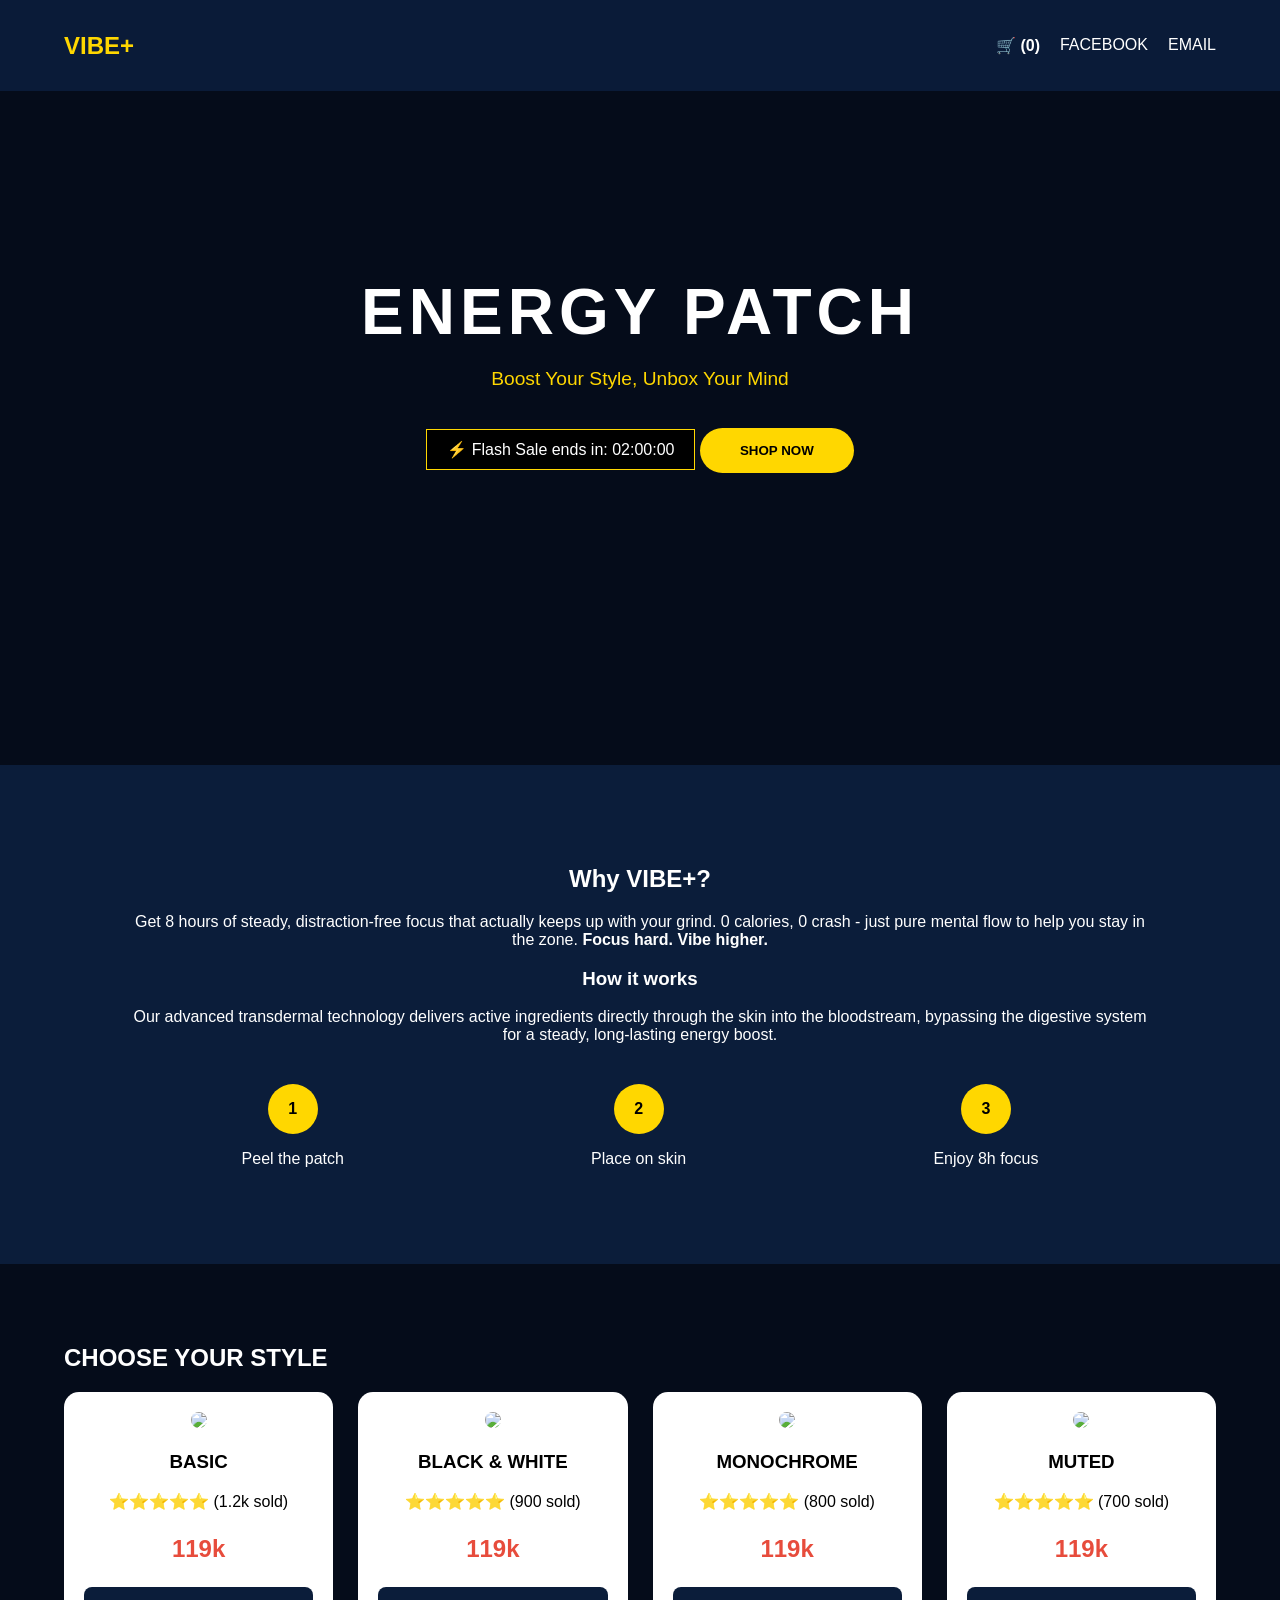
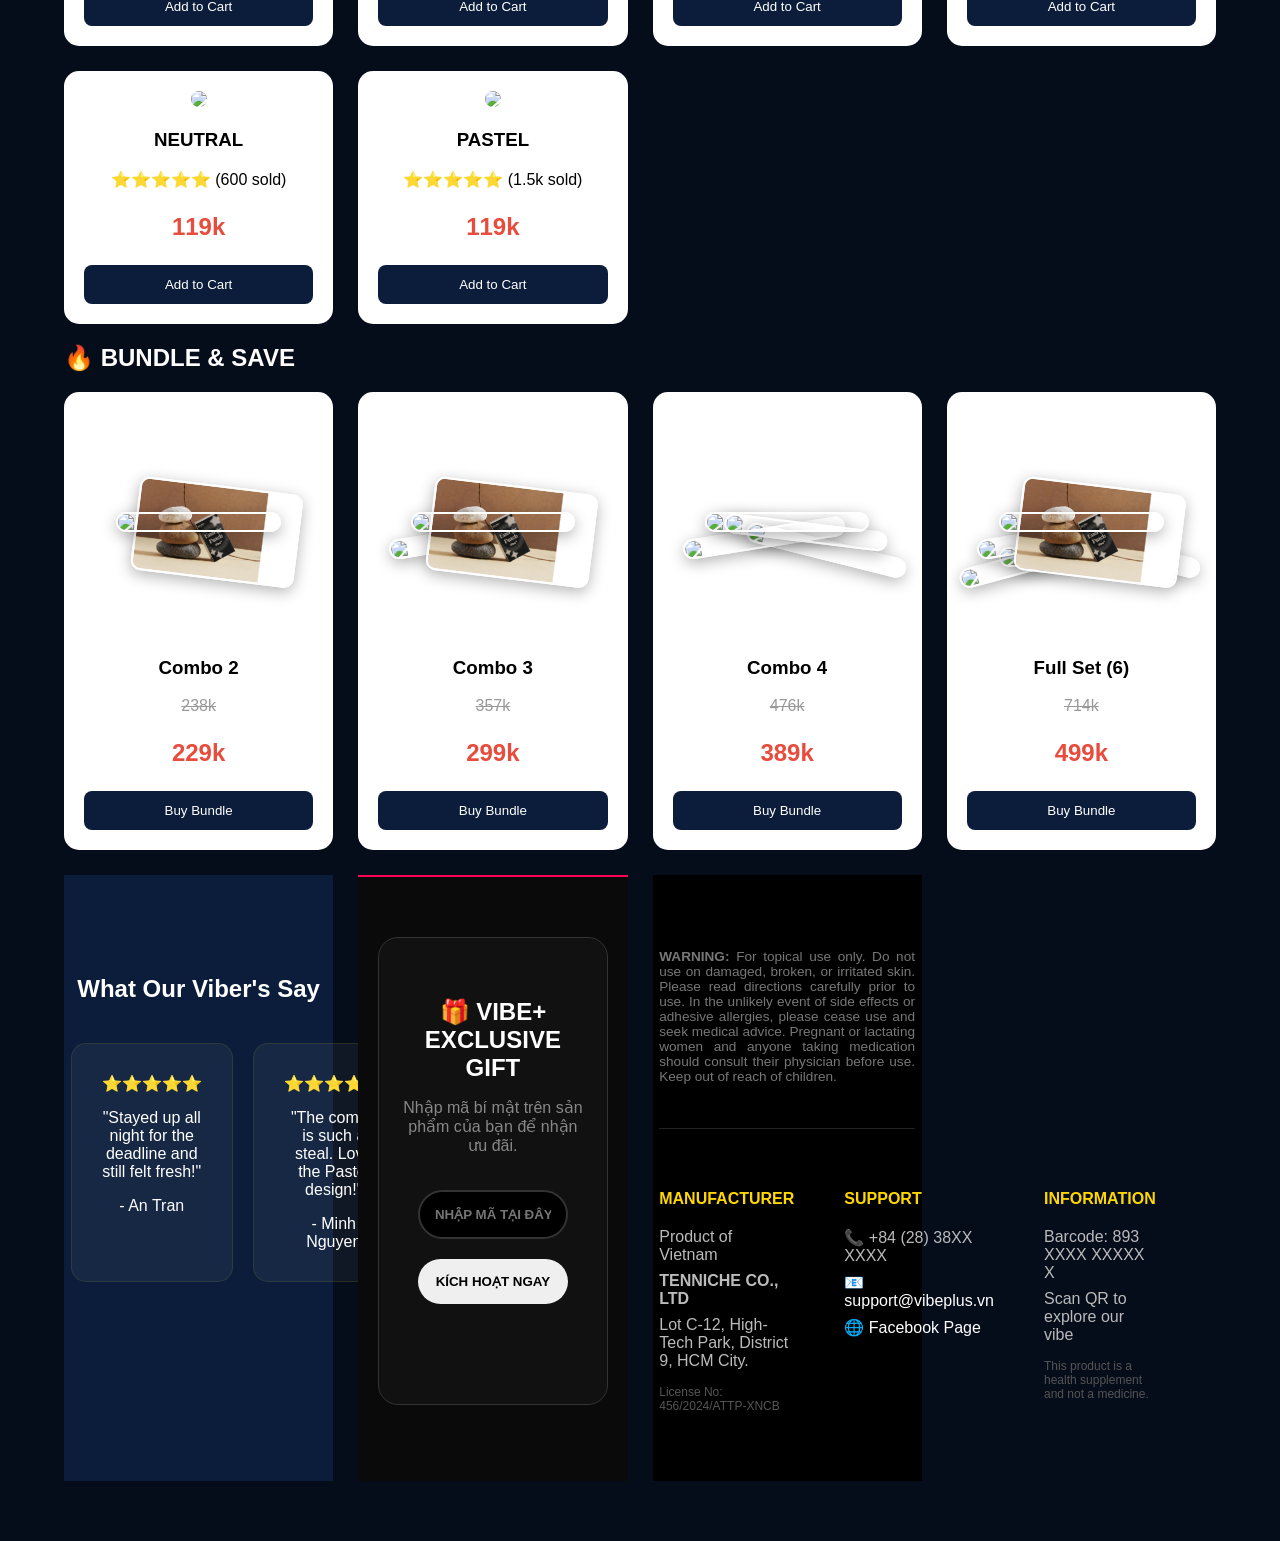
==== index.html @ 5231cb84 "Update index.html" ====
<!DOCTYPE html>
<html lang="en">
<head>
    <meta charset="UTF-8">
    <meta name="viewport" content="width=device-width, initial-scale=1.0">
    <title>VIBE+ | Energy Patch - Boost Your Style</title>
    <link href="https://googleapis.com" rel="stylesheet">
    <link rel="stylesheet" href="style.css">
</head>
<body>

<!-- NAVIGATION -->
<nav>
    <div class="logo">VIBE+</div>
    <ul>
        <li onclick="openCart()" class="cart-btn">🛒 (<span id="cart-count">0</span>)</li>
        <li><a href="https://facebook.com" target="_blank">FACEBOOK</a></li>
        <li><a href="mailto:support@vibeplus.vn">EMAIL</a></li>
    </ul>
</nav>

<!-- HERO SECTION -->
<header class="hero">
    <div class="hero-content">
        <h1>ENERGY PATCH</h1>
        <p class="tagline">Boost Your Style, Unbox Your Mind</p>
        <div class="countdown-box">
            ⚡ Flash Sale ends in: <span id="countdown">02:00:00</span>
        </div>
        <button class="cta-main" onclick="document.getElementById('shop').scrollIntoView({behavior: 'smooth'})">SHOP NOW</button>
    </div>
</header>

<!-- WHY VIBE+ -->
<section class="info-section">
    <div class="container">
        <h2>Why VIBE+?</h2>
        <p class="desc">Get 8 hours of steady, distraction-free focus that actually keeps up with your grind. 0 calories, 0 crash - just pure mental flow to help you stay in the zone. <strong>Focus hard. Vibe higher.</strong></p>
        
        <div class="how-it-works">
            <h3>How it works</h3>
            <p>Our advanced transdermal technology delivers active ingredients directly through the skin into the bloodstream, bypassing the digestive system for a steady, long-lasting energy boost.</p>
        </div>
        
        <div class="steps">
            <div class="step"><div class="circle">1</div><p>Peel the patch</p></div>
            <div class="step"><div class="circle">2</div><p>Place on skin</p></div>
            <div class="step"><div class="circle">3</div><p>Enjoy 8h focus</p></div>
        </div>
    </div>
</section>

<!-- PRODUCTS GRID -->
<!-- PRODUCTS GRID -->
<section class="products" id="products-grid">
    <h2 class="section-title">CHOOSE YOUR STYLE</h2>
    <div class="grid">
        <div class="card"><img src="1.jpg"><h3>BASIC</h3><p class="stars">⭐⭐⭐⭐⭐ (1.2k sold)</p><p class="price">119k</p><button onclick="addToCart('BASIC',119)">Add to Cart</button></div>
        <div class="card"><img src="2.jpg"><h3>BLACK & WHITE</h3><p class="stars">⭐⭐⭐⭐⭐ (900 sold)</p><p class="price">119k</p><button onclick="addToCart('B&W',119)">Add to Cart</button></div>
        <div class="card"><img src="3.jpg"><h3>MONOCHROME</h3><p class="stars">⭐⭐⭐⭐⭐ (800 sold)</p><p class="price">119k</p><button onclick="addToCart('MONO',119)">Add to Cart</button></div>
        <div class="card"><img src="4.jpg"><h3>MUTED</h3><p class="stars">⭐⭐⭐⭐⭐ (700 sold)</p><p class="price">119k</p><button onclick="addToCart('MUTED',119)">Add to Cart</button></div>
        <div class="card"><img src="5.jpg"><h3>NEUTRAL</h3><p class="stars">⭐⭐⭐⭐⭐ (600 sold)</p><p class="price">119k</p><button onclick="addToCart('NEUTRAL',119)">Add to Cart</button></div>
        <div class="card"><img src="6.jpg"><h3>PASTEL</h3><p class="stars">⭐⭐⭐⭐⭐ (1.5k sold)</p><p class="price">119k</p><button onclick="addToCart('PASTEL',119)">Add to Cart</button></div>
    </div>

   <!-- BUNDLE & SAVE SECTION -->
<h2 class="section-title">🔥 BUNDLE & SAVE</h2>
<div class="grid">
    <!-- Combo 2 -->
    <div class="card combo-card">
        <div class="stack">
            <img src="Basic.jpg" onclick="openLightbox(this.src)">
            <img src="Black_White.jpg" onclick="openLightbox(this.src)">
        </div>
        <h3>Combo 2</h3>
        <p class="price-old">238k</p>
        <p class="price">229k</p>
        <button onclick="addToCart('Combo 2', 229)">Buy Bundle</button>
    </div>

    <!-- Combo 3 -->
    <div class="card combo-card">
        <div class="stack">
            <img src="Basic.jpg" onclick="openLightbox(this.src)">
            <img src="Black_White.jpg" onclick="openLightbox(this.src)">
            <img src="Monochrome.jpg" onclick="openLightbox(this.src)">
        </div>
        <h3>Combo 3</h3>
        <p class="price-old">357k</p>
        <p class="price">299k</p>
        <button onclick="addToCart('Combo 3', 299)">Buy Bundle</button>
    </div>

   <!-- Combo 4: Phải có 4 thẻ img -->
<div class="card combo-card">
    <div class="stack">
        <img src="Basic.jpg" onclick="openLightbox(this.src)">
        <img src="Muted.jpg" onclick="openLightbox(this.src)">
        <img src="Neutral.jpg" onclick="openLightbox(this.src)">
        <img src="Pastel.jpg" onclick="openLightbox(this.src)">
    </div>
    <h3>Combo 4</h3>
    <p class="price-old">476k</p>
    <p class="price">389k</p>
    <button onclick="addToCart('Combo 4', 389)">Buy Bundle</button>
</div>

<!-- Full Set: Phải có đủ 6 thẻ img -->
<div class="card combo-card">
    <div class="stack">
        <img src="Basic.jpg" onclick="openLightbox(this.src)">
        <img src="Black_White.jpg" onclick="openLightbox(this.src)">
        <img src="Monochrome.jpg" onclick="openLightbox(this.src)">
        <img src="Muted.jpg" onclick="openLightbox(this.src)">
        <img src="Neutral.jpg" onclick="openLightbox(this.src)">
        <img src="Pastel.jpg" onclick="openLightbox(this.src)">
    </div>
    <h3>Full Set (6)</h3>
    <p class="price-old">714k</p>
    <p class="price">499k</p>
    <button onclick="addToCart('Full Set', 499)">Buy Bundle</button>
</div>

<!-- Thêm khung Lightbox này vào cuối file HTML (trước thẻ đóng </body>) -->
<div id="lightbox" class="lightbox" onclick="this.style.display='none'">
    <span class="close-lightbox">&times;</span>
    <img class="lightbox-content" id="lightbox-img">
</div> 
    
<!-- FEEDBACK SECTION -->
<section class="feedback-full">
    <div class="container-wide">
        <h2 class="section-title">What Our Viber's Say</h2>
        <div class="feedback-row">
            <div class="feedback-card">
                <div class="stars">⭐⭐⭐⭐⭐</div>
                <p>"Stayed up all night for the deadline and still felt fresh!"</p>
                <span class="author">- An Tran</span>
            </div>
            <div class="feedback-card">
                <div class="stars">⭐⭐⭐⭐⭐</div>
                <p>"The combo is such a steal. Love the Pastel design!"</p>
                <span class="author">- Minh Nguyen</span>
            </div>
            <div class="feedback-card">
                <div class="stars">⭐⭐⭐⭐⭐</div>
                <p>"No jitters like coffee, just pure focus. 10/10."</p>
                <span class="author">- Huy Hoang</span>
            </div>
        </div>
    </div>
</section>
<!-- PHẦN KÍCH HOẠT MÃ QUÀ TẶNG -->
<section id="gift-code" style="background: #0a0a0a; padding: 60px 20px; text-align: center; border-top: 2px solid #ff0055;">
    <div style="max-width: 500px; margin: 0 auto; background: #111; padding: 40px 20px; border-radius: 20px; border: 1px solid #333;">
        <h2 style="color: #fff; margin-bottom: 10px;">🎁 VIBE+ EXCLUSIVE GIFT</h2>
        <p style="color: #888; margin-bottom: 25px;">Nhập mã bí mật trên sản phẩm của bạn để nhận ưu đãi.</p>
        
        <input type="text" id="couponInput" placeholder="NHẬP MÃ TẠI ĐÂY..." 
            style="width: 80%; padding: 15px; border-radius: 50px; border: 2px solid #333; background: #000; color: #fff; text-align: center; font-weight: bold; margin-bottom: 20px; outline: none;">
        
        <br>
        
        <button onclick="checkGiftCode()" class="btn-buy-now-shopee" style="width: 80%; padding: 15px; border-radius: 50px; border: none; font-weight: bold; cursor: pointer;">
            KÍCH HOẠT NGAY
        </button>
        
        <div id="resultMessage" style="margin-top: 20px; min-height: 40px; font-weight: 500;"></div>
    </div>
</section>


<!-- FOOTER SECTION -->
<footer class="footer-full">
    <div class="container-wide">
        <div class="footer-warning-box">
            <p><strong>WARNING:</strong> For topical use only. Do not use on damaged, broken, or irritated skin. Please read directions carefully prior to use. In the unlikely event of side effects or adhesive allergies, please cease use and seek medical advice. Pregnant or lactating women and anyone taking medication should consult their physician before use. Keep out of reach of children.</p>
        </div>

        <div class="footer-columns-row">
            <!-- Cột 1 -->
            <div class="footer-column">
                <h4>Manufacturer</h4>
                <p>Product of Vietnam</p>
                <p><strong>TENNICHE CO., LTD</strong></p>
                <p>Lot C-12, High-Tech Park, District 9, HCM City.</p>
                <p class="tiny-text">License No: 456/2024/ATTP-XNCB</p>
            </div>

            <!-- Cột 2 -->
            <div class="footer-column">
                <h4>Support</h4>
                <p>📞 +84 (28) 38XX XXXX</p>
                <p>📧 <a href="mailto:support@vibeplus.vn">support@vibeplus.vn</a></p>
                <p>🌐 <a href="https://www.facebook.com/profile.php?id=61578541236556" target="_blank">Facebook Page</a></p>
            </div>

            <!-- Cột 3 -->
            <div class="footer-column">
                <h4>Information</h4>
                <p>Barcode: 893 XXXX XXXXX X</p>
                <p>Scan QR to explore our vibe</p>
                <p class="legal-disclaimer">This product is a health supplement and not a medicine.</p>
            </div>
        </div>
    </div>
</footer>

<!-- MODALS -->
<div id="cartModal" class="modal">
    <div class="modal-content">
        <h2>Your Cart</h2>
        <div id="cart-items"></div>
        <hr>
        <p>Total: <span id="total">0</span>k</p>
        <button class="checkout-btn" onclick="checkout()">Checkout</button>
        <button class="close-btn" onclick="closeCart()">Close</button>
    </div>
</div>

<div id="checkoutModal" class="modal">
    <div class="modal-content">
        <h2>Shipping Details</h2>
        <input type="text" placeholder="Full Name" id="name">
        <input type="text" placeholder="Phone" id="phone">
        <textarea placeholder="Address" id="address"></textarea>
        <select id="payment"><option>COD</option><option>Bank Transfer</option></select>
        <p>Total: <span id="final"></span>k</p>
        <button class="confirm-btn" onclick="confirmOrder()">Confirm Order</button>
    </div>
</div>

<div id="toast"></div>

<script src="script.js"></script>
</body>
</html>
---- style.css ----
:root {
    --bg: #0b1d3a;
    --card-bg: #ffffff;
    --accent: #ffd700;
    --text: #ffffff;
    --dark: #050c1a;
}

body {
    font-family: 'Poppins', sans-serif;
    margin: 0;
    background: var(--dark);
    color: var(--text);
    scroll-behavior: smooth;
}

nav {
    display: flex; justify-content: space-between; align-items: center;
    padding: 20px 5%; background: rgba(11, 29, 58, 0.95);
    position: fixed; width: 90%; top: 0; z-index: 1000;
}

.logo { color: var(--accent); font-weight: 700; font-size: 1.5rem; }
.cart-btn { cursor: pointer; list-style: none; font-weight: 600; }
nav ul { display: flex; gap: 20px; list-style: none; }
nav a { color: white; text-decoration: none; }

/* Hero */
.hero {
    height: 85vh;
    display: flex; align-items: center; justify-content: center;
    background: linear-gradient(rgba(5, 12, 26, 0.7), rgba(5, 12, 26, 0.7)), 
                url('https://unsplash.com'); /* Thay link ảnh nền của bạn */
    background-size: cover; text-align: center;
}

.hero h1 { font-size: 4rem; margin: 0; letter-spacing: 5px; }
.tagline { font-size: 1.2rem; color: var(--accent); }

.countdown-box {
    background: #000; padding: 10px 20px;
    border: 1px solid var(--accent); margin: 20px 0; display: inline-block;
}

.cta-main {
    background: var(--accent); color: black; padding: 15px 40px;
    border: none; border-radius: 30px; font-weight: 700; cursor: pointer;
}

/* Info Section */
.info-section { padding: 80px 10%; text-align: center; background: var(--bg); }
.steps { display: flex; justify-content: space-around; margin-top: 40px; gap: 20px; }
.step .circle { 
    width: 50px; height: 50px; background: var(--accent); color: black;
    border-radius: 50%; line-height: 50px; margin: 0 auto 15px; font-weight: 700;
}

/* Cards */
.products { padding: 60px 5%; }
.grid { display: grid; grid-template-columns: repeat(auto-fit, minmax(250px, 1fr)); gap: 25px; }
.card { 
    background: white; color: black; padding: 20px; border-radius: 15px; 
    text-align: center; transition: 0.3s;
}
.card:hover { transform: translateY(-10px); }
.card img { width: 100%; border-radius: 10px; }
.price { color: #e74c3c; font-weight: 700; font-size: 1.5rem; }
.price-old { text-decoration: line-through; color: #999; }
.card button { 
    width: 100%; padding: 12px; background: var(--bg); color: white; 
    border: none; border-radius: 8px; cursor: pointer;
}

/* TỔNG HỢP COMBO STACK CHUẨN - XÓA CODE CŨ DÁN ĐOẠN NÀY */
.stack {
    position: relative;
    height: 220px; /* Tăng nhẹ chiều cao để không bị cấn chữ bên dưới */
    margin-bottom: 25px;
    display: flex;
    justify-content: center;
    align-items: center;
}

.stack img {
    position: absolute;
    width: 70%; /* Độ rộng vừa phải để lộ các lớp ảnh bên dưới */
    border-radius: 10px;
    box-shadow: 0 4px 15px rgba(0,0,0,0.3);
    border: 2px solid white; /* Thêm viền trắng để tách biệt các lớp ảnh */
    transition: all 0.3s ease;
    cursor: zoom-in;
}

/* Cấu hình vị trí từng tấm để lộ rõ 6 lớp */
.stack img:nth-child(1) { z-index: 6; transform: rotate(0deg); }
.stack img:nth-child(2) { z-index: 5; transform: rotate(7deg) translate(20px, 8px); }
.stack img:nth-child(3) { z-index: 4; transform: rotate(-9deg) translate(-25px, 12px); }
.stack img:nth-child(4) { z-index: 3; transform: rotate(14deg) translate(45px, 18px); }
.stack img:nth-child(5) { z-index: 2; transform: rotate(-15deg) translate(-50px, 25px); }
.stack img:nth-child(6) { z-index: 1; transform: rotate(0deg) translate(0, 35px); opacity: 0.9; }

/* Hiệu ứng Hover: Tấm hình đang chỉ vào sẽ nổi lên trên cùng */
.stack img:hover {
    z-index: 100 !important;
    transform: scale(1.15) rotate(0deg) !important; /* Phóng to và xoay thẳng lại */
    box-shadow: 0 15px 35px rgba(255, 215, 0, 0.5); /* Thêm bóng vàng cho sang */
}

/* Hiệu ứng Lightbox */
.lightbox {
    display: none; 
    position: fixed; 
    z-index: 9999; 
    left: 0; top: 0; 
    width: 100%; height: 100%; 
    background-color: rgba(0,0,0,0.9); 
    align-items: center; 
    justify-content: center;
    cursor: zoom-out;
}

.lightbox-content {
    max-width: 90%;
    max-height: 80%;
    border-radius: 10px;
    box-shadow: 0 0 20px rgba(255,215,0,0.3);
    animation: zoomIn 0.3s ease;
}

@keyframes zoomIn {
    from {transform: scale(0.7); opacity: 0;}
    to {transform: scale(1); opacity: 1;}
}

.close-lightbox {
    position: absolute;
    top: 20px; right: 30px;
    color: white;
    font-size: 40px;
    font-weight: bold;
    cursor: pointer;
}

/* Thêm hiệu ứng cho chuột khi rà vào ảnh nhỏ */
.stack img {
    cursor: zoom-in;
    transition: 0.3s;
}
.stack img:hover {
    z-index: 10 !important; /* Đưa ảnh đang hover lên trên cùng */
    transform: scale(1.1) !important;
}

/* CONTAINER CHUNG ĐỂ TRẢI RỘNG NỘI DUNG */
.container-wide {
    max-width: 1400px; /* Cho phép rộng tối đa 1400px */
    margin: 0 auto;
    width: 95%;
}

/* FEEDBACK DÀN NGANG */
.feedback-full {
    padding: 80px 0;
    background-color: #0b1d3a;
    text-align: center;
    width: 100%;
}

.feedback-row {
    display: flex;
    flex-direction: row; /* Ép hàng ngang */
    justify-content: space-between; /* Đẩy đều ra 2 bên */
    gap: 20px;
    margin-top: 40px;
    flex-wrap: nowrap; /* Giữ nguyên hàng ngang trên máy tính */
}

.feedback-card {
    flex: 1; /* Chia đều 3 cột */
    background: rgba(255, 255, 255, 0.05);
    padding: 30px;
    border-radius: 15px;
    border: 1px solid rgba(255, 215, 0, 0.1);
}

/* FOOTER DÀN NGANG */
.footer-full {
    background-color: #000;
    padding: 60px 0;
    color: #bbb;
    width: 100%;
}

.footer-warning-box {
    border-bottom: 1px solid #222;
    padding-bottom: 30px;
    margin-bottom: 40px;
    text-align: justify;
    font-size: 0.85rem;
    color: #777;
}

.footer-columns-row {
    display: flex;
    flex-direction: row; /* Ép 3 cột dàn ngang */
    justify-content: space-between;
    gap: 50px;
    align-items: flex-start;
}

.footer-column {
    flex: 1; /* Mỗi cột chiếm 1/3 chiều rộng */
}

.footer-column h4 {
    color: #ffd700;
    margin-bottom: 20px;
    text-transform: uppercase;
    font-size: 1rem;
}

.footer-column a { color: #fff; text-decoration: none; }
.footer-column p { margin: 8px 0; }

.tiny-text, .legal-disclaimer { font-size: 0.75rem; color: #555; margin-top: 15px !important; }

/* RESPONSIVE: CHỈ XẾP DỌC KHI XEM TRÊN ĐIỆN THOẠI */
@media (max-width: 992px) {
    .feedback-row, .footer-columns-row {
        flex-direction: column;
        align-items: center;
        text-align: center;
    }
    .feedback-card, .footer-column {
        width: 100%;
        margin-bottom: 20px;
    }
}


/* Modals */
.modal { display:none; position:fixed; inset:0; background:rgba(0,0,0,0.8); z-index:2000; }
.modal-content { 
    background:white; color:black; width:90%; max-width:400px; 
    margin:50px auto; padding:30px; border-radius:15px; max-height: 80vh; overflow-y: auto;
}  
#toast { 
    position:fixed; bottom:20px; right:20px; background:var(--accent); 
    color:black; padding:15px 25px; border-radius:5px; display:none; z-index:3000;
}
input, textarea, select { width: 100%; margin: 10px 0; padding: 10px; box-sizing: border-box; }
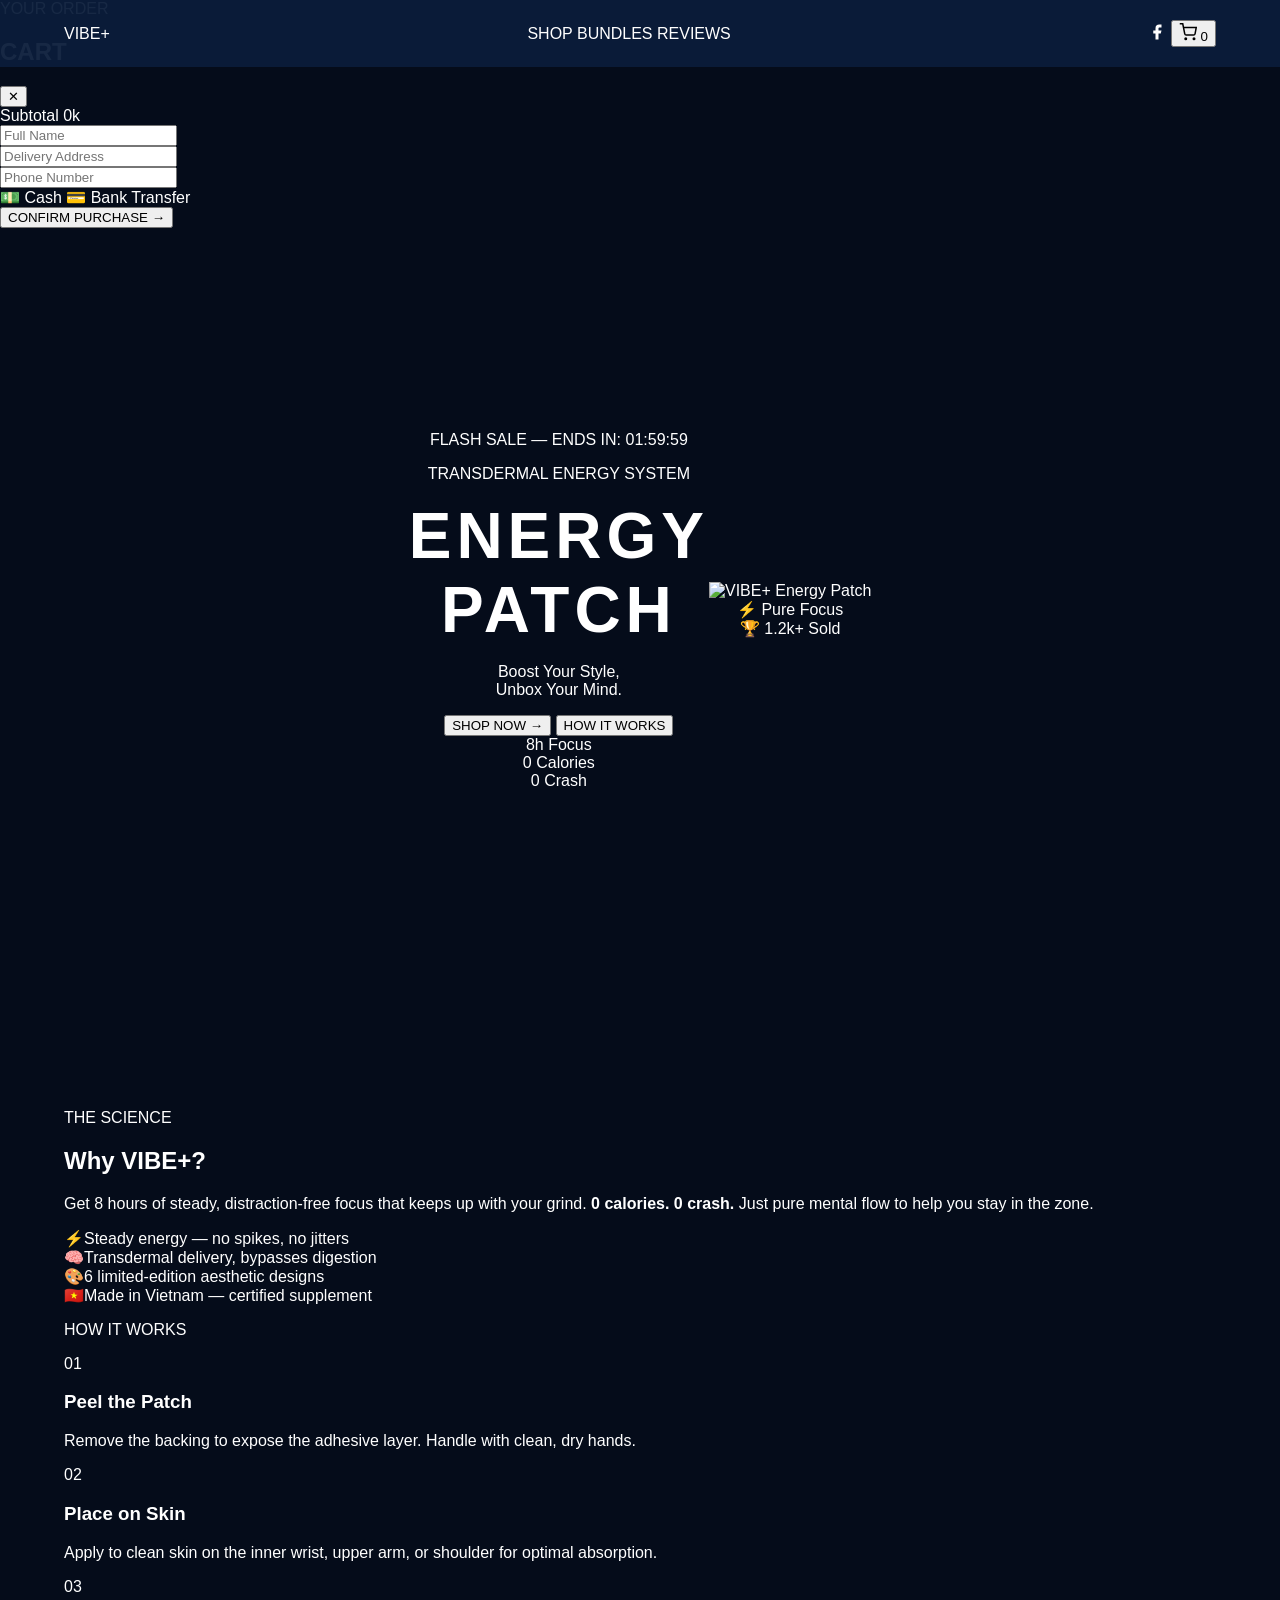
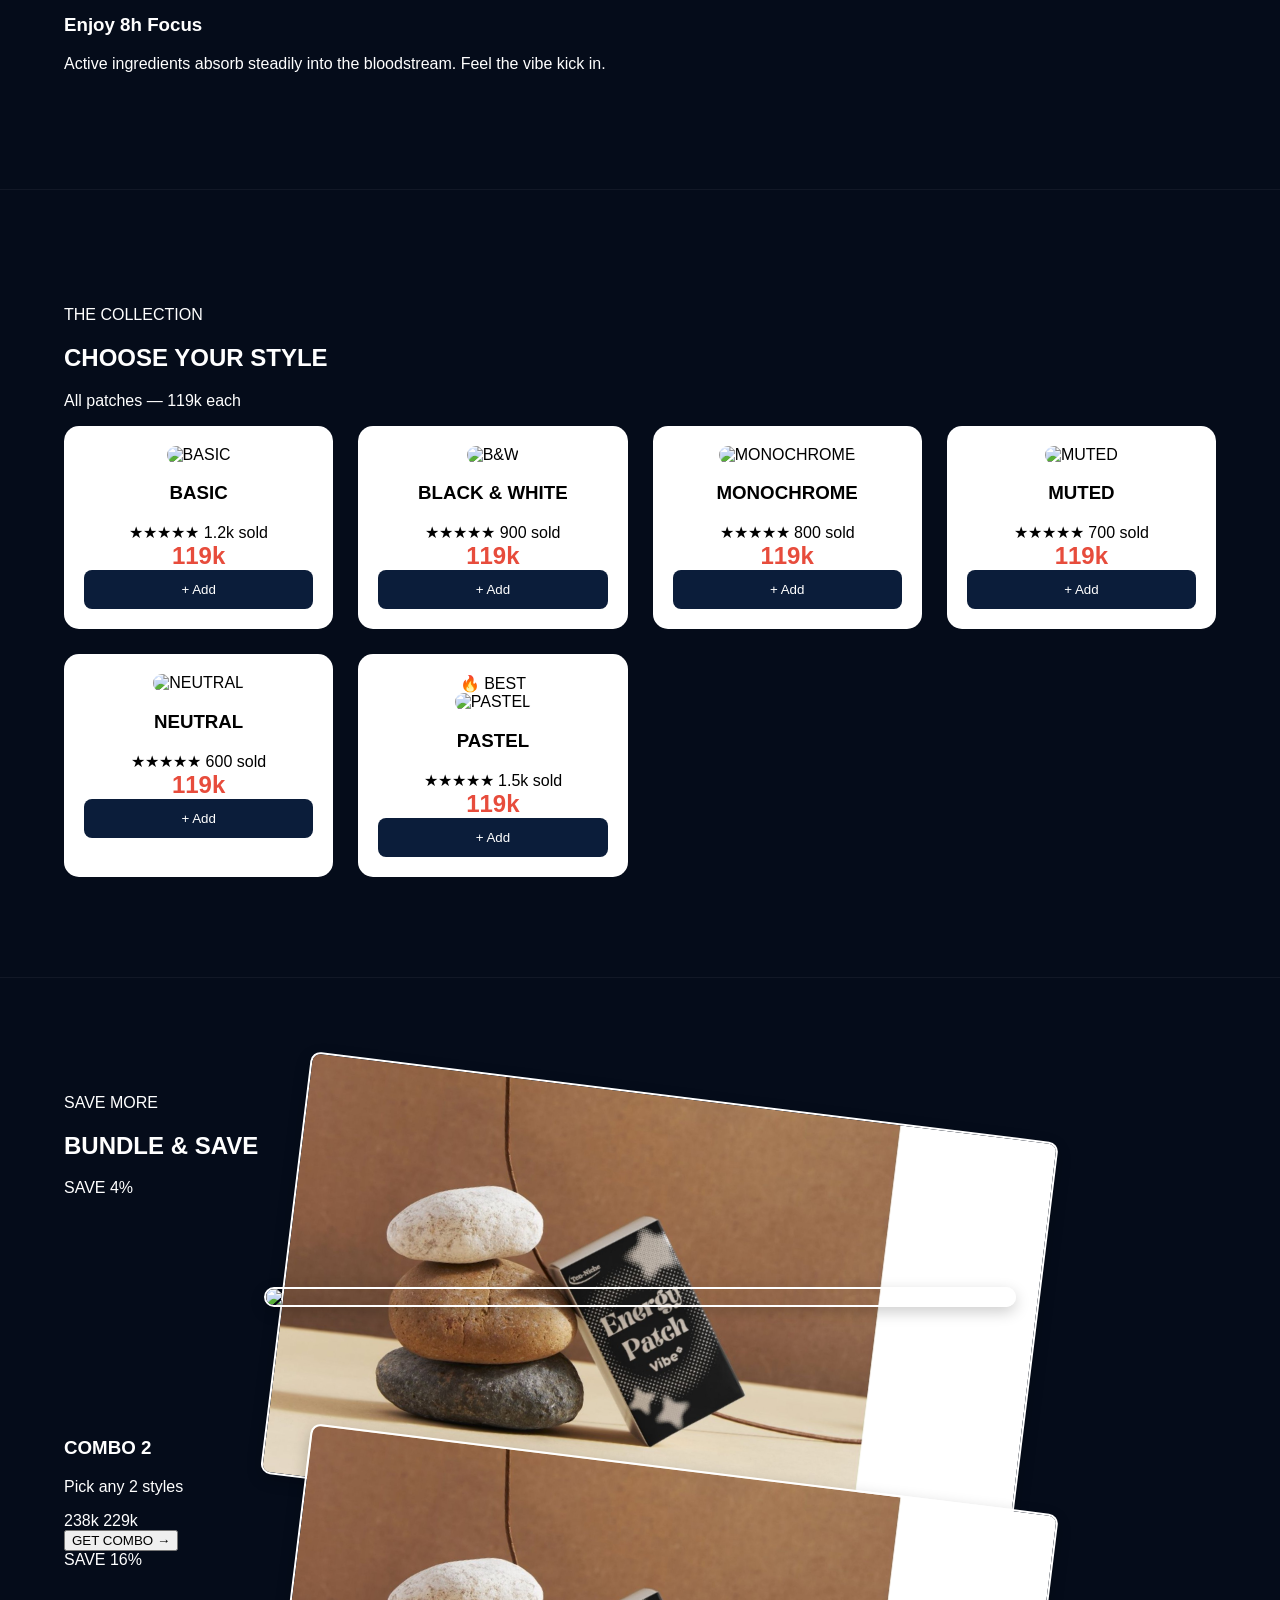
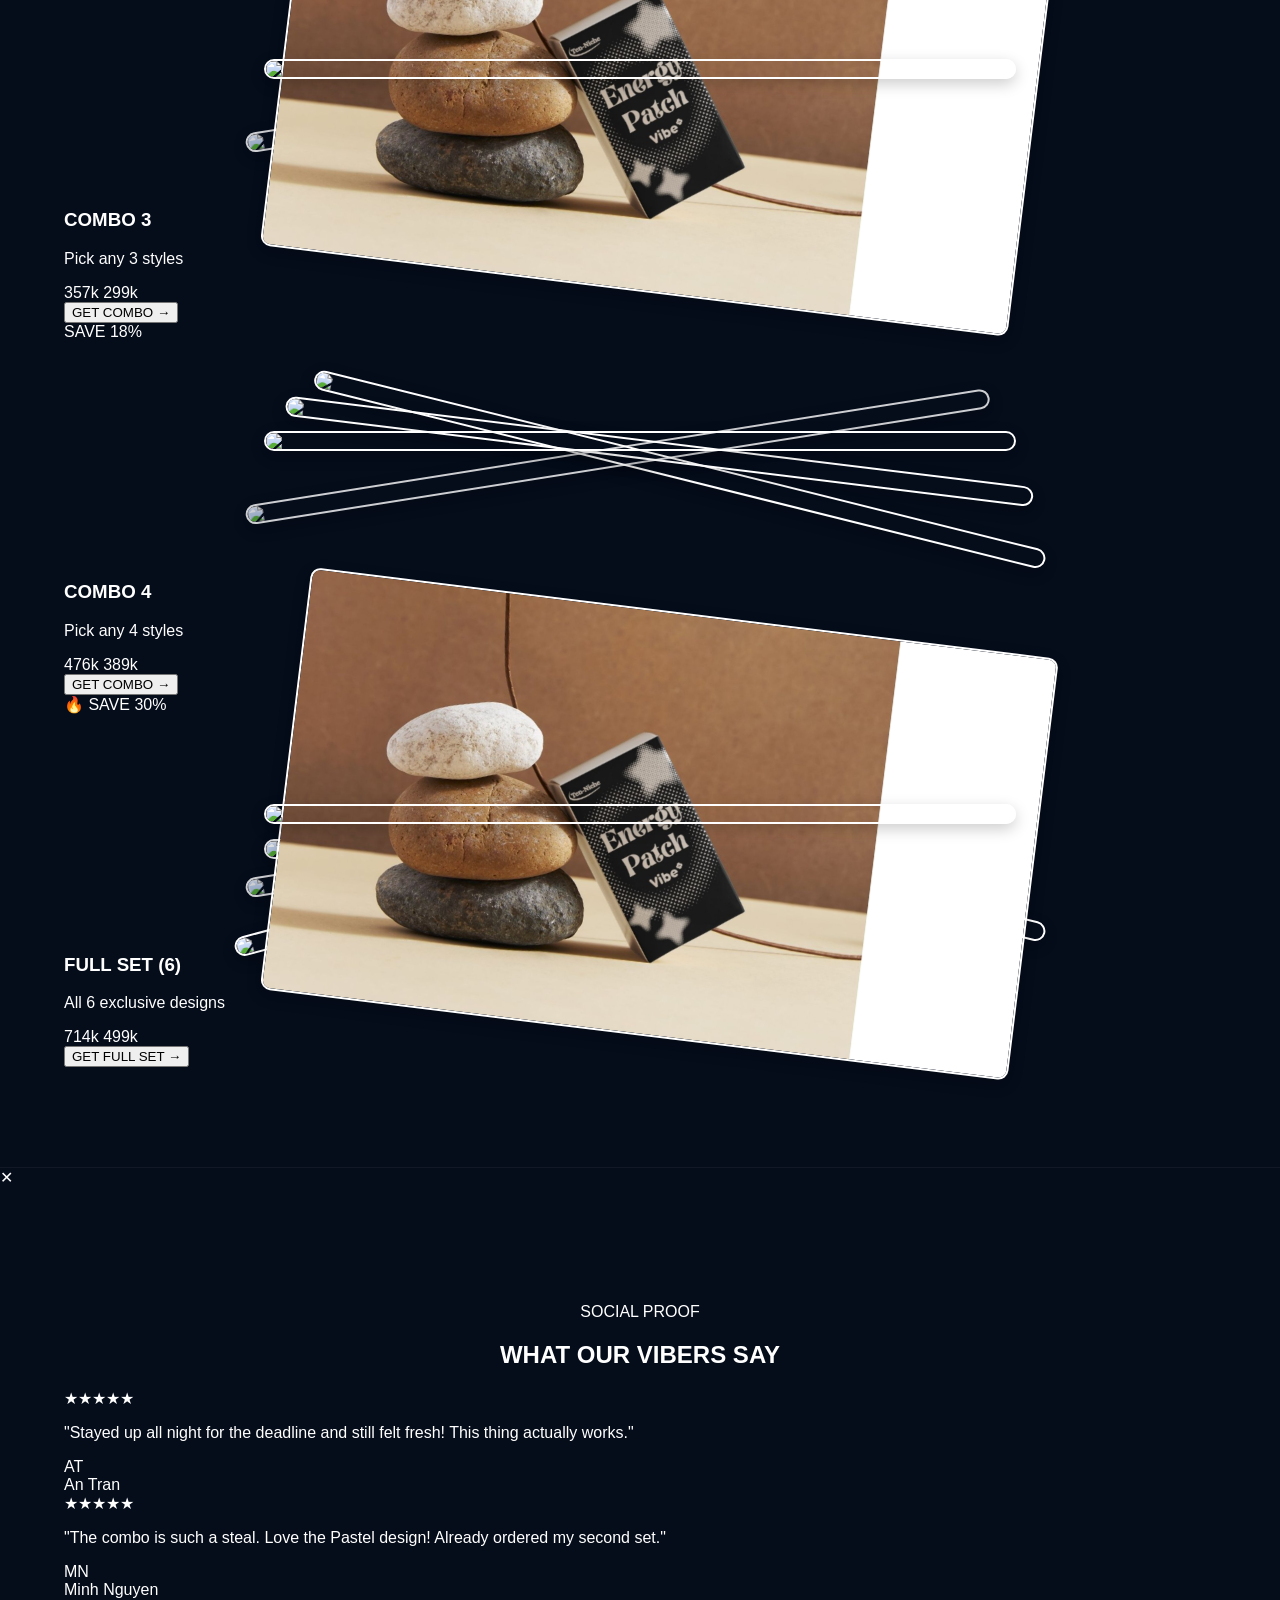
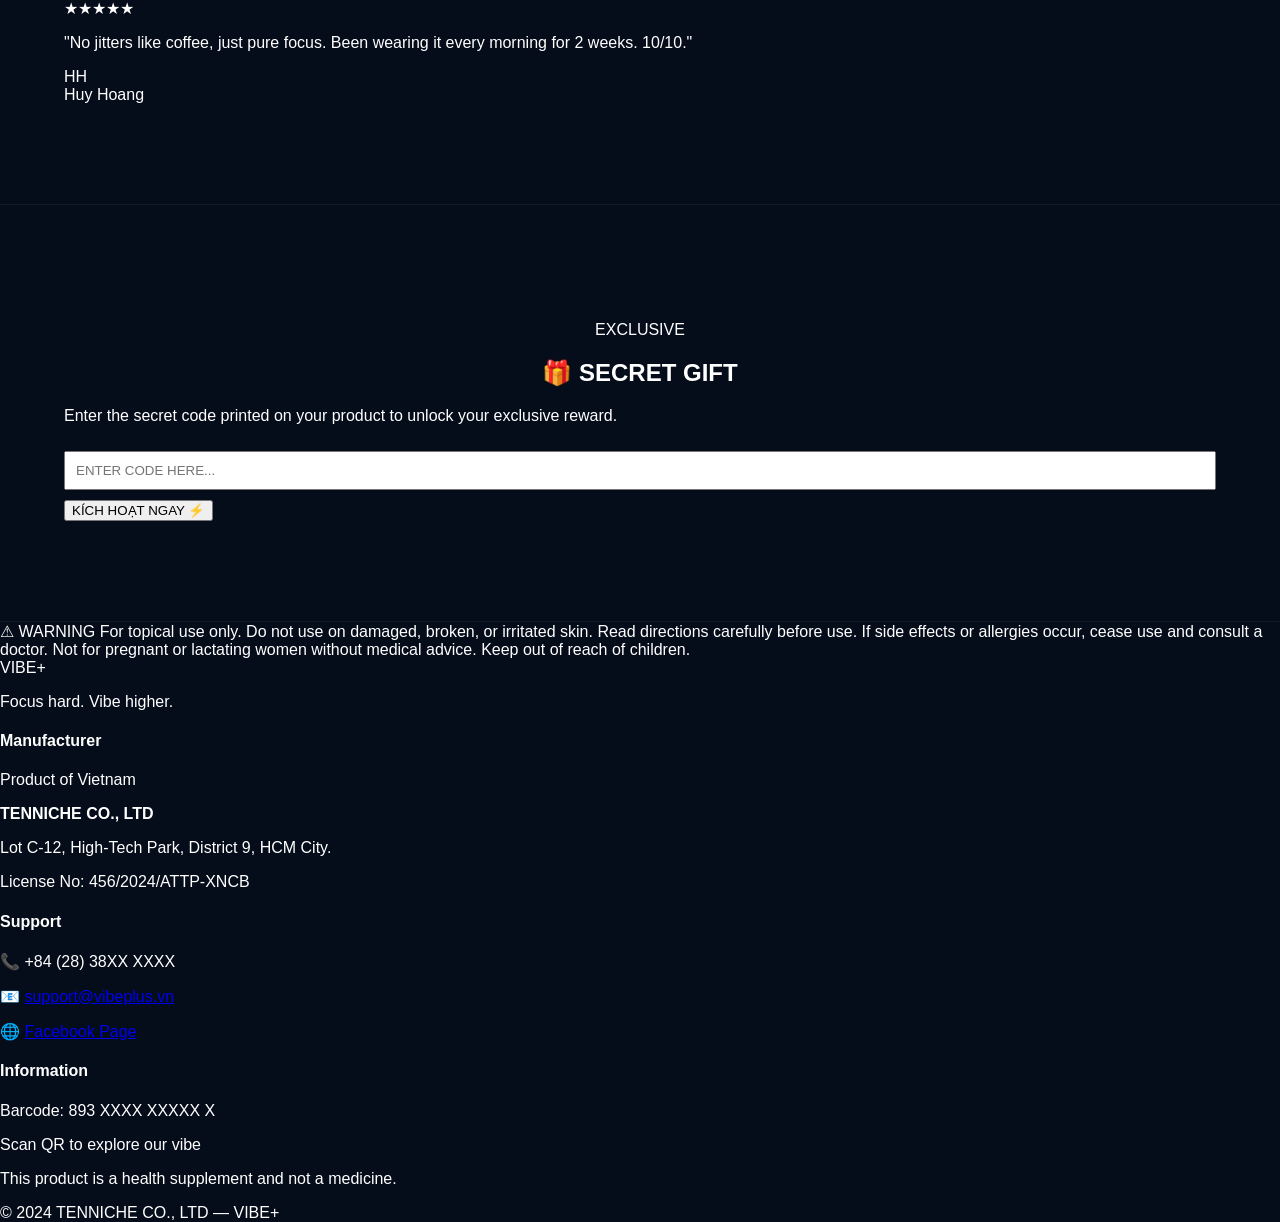
==== commit ee1c10c1: "Update index.html" ====
--- a/index.html
+++ b/index.html
@@ -1,239 +1,435 @@
- <!DOCTYPE html>
-<html lang="en">
+<!DOCTYPE html>
+<html lang="vi">
 <head>
     <meta charset="UTF-8">
     <meta name="viewport" content="width=device-width, initial-scale=1.0">
-    <title>VIBE+ | Energy Patch - Boost Your Style</title>
-    <link href="https://googleapis.com" rel="stylesheet">
+    <title>VIBE+ | Energy Patch — Boost Your Style</title>
+    <link href="https://fonts.googleapis.com/css2?family=Bebas+Neue&family=Syne:wght@400;600;700;800&family=DM+Sans:ital,opsz,wght@0,9..40,300;0,9..40,400;0,9..40,500;1,9..40,300&display=swap" rel="stylesheet">
     <link rel="stylesheet" href="style.css">
 </head>
 <body>
 
-<!-- NAVIGATION -->
-<nav>
-    <div class="logo">VIBE+</div>
-    <ul>
-        <li onclick="openCart()" class="cart-btn">🛒 (<span id="cart-count">0</span>)</li>
-        <li><a href="https://facebook.com" target="_blank">FACEBOOK</a></li>
-        <li><a href="mailto:support@vibeplus.vn">EMAIL</a></li>
-    </ul>
+<!-- CURSOR -->
+<div class="cursor" id="cursor"></div>
+<div class="cursor-ring" id="cursorRing"></div>
+
+<!-- CART SIDEBAR -->
+<div id="cart-overlay" class="cart-overlay" onclick="closeCart()"></div>
+<div id="cart-sidebar" class="cart-sidebar">
+    <div class="cart-header">
+        <div>
+            <div class="cart-header-tag">YOUR ORDER</div>
+            <h2 class="cart-title">CART</h2>
+        </div>
+        <button class="cart-close" onclick="closeCart()">✕</button>
+    </div>
+
+    <div class="cart-items-area" id="cart-items-list"></div>
+
+    <div class="cart-footer">
+        <div class="cart-subtotal">
+            <span>Subtotal</span>
+            <span class="cart-total-num"><span id="cart-total-price">0</span>k</span>
+        </div>
+
+        <form id="checkout-form">
+            <div class="form-group">
+                <input type="text" id="cus-name" placeholder="Full Name" required class="form-input">
+            </div>
+            <div class="form-group">
+                <input type="text" id="cus-address" placeholder="Delivery Address" required class="form-input">
+            </div>
+            <div class="form-group">
+                <input type="tel" id="cus-phone" placeholder="Phone Number" required class="form-input">
+            </div>
+            <div class="payment-row">
+                <label class="payment-opt" id="pay-cash">
+                    <input type="radio" name="payment" value="Tiền mặt" checked hidden>
+                    <span class="pay-icon">💵</span> Cash
+                </label>
+                <label class="payment-opt" id="pay-card">
+                    <input type="radio" name="payment" value="Thẻ/CK" hidden>
+                    <span class="pay-icon">💳</span> Bank Transfer
+                </label>
+            </div>
+            <button type="submit" class="btn-confirm">CONFIRM PURCHASE →</button>
+        </form>
+    </div>
+</div>
+
+<!-- NAV -->
+<nav id="navbar">
+    <div class="nav-logo">VIBE<span class="logo-plus">+</span></div>
+    <div class="nav-links">
+        <a href="#products-grid">SHOP</a>
+        <a href="#bundles">BUNDLES</a>
+        <a href="#reviews">REVIEWS</a>
+    </div>
+    <div class="nav-right">
+        <a href="https://www.facebook.com/profile.php?id=61578541236556" target="_blank" class="nav-link-icon">
+            <svg width="18" height="18" viewBox="0 0 24 24" fill="currentColor"><path d="M18 2h-3a5 5 0 00-5 5v3H7v4h3v8h4v-8h3l1-4h-4V7a1 1 0 011-1h3z"/></svg>
+        </a>
+        <button class="btn-cart" onclick="openCart()">
+            <svg width="18" height="18" viewBox="0 0 24 24" fill="none" stroke="currentColor" stroke-width="2"><circle cx="9" cy="21" r="1"/><circle cx="20" cy="21" r="1"/><path d="M1 1h4l2.68 13.39a2 2 0 002 1.61h9.72a2 2 0 002-1.61L23 6H6"/></svg>
+            <span id="cart-count" class="cart-badge">0</span>
+        </button>
+    </div>
 </nav>
 
-<!-- HERO SECTION -->
+<!-- HERO -->
 <header class="hero">
+    <div class="hero-glow hero-glow-1"></div>
+    <div class="hero-glow hero-glow-2"></div>
     <div class="hero-content">
-        <h1>ENERGY PATCH</h1>
-        <p class="tagline">Boost Your Style, Unbox Your Mind</p>
-        <div class="countdown-box">
-            ⚡ Flash Sale ends in: <span id="countdown">02:00:00</span>
-        </div>
-        <button class="cta-main" onclick="document.getElementById('shop').scrollIntoView({behavior: 'smooth'})">SHOP NOW</button>
+        <div class="flash-badge">
+            <span class="flash-dot"></span>
+            FLASH SALE — ENDS IN: <span id="countdown" class="countdown-num">02:00:00</span>
+        </div>
+        <p class="hero-eyebrow">TRANSDERMAL ENERGY SYSTEM</p>
+        <h1 class="hero-title">
+            <span class="hero-title-stroke">ENERGY</span><br>
+            <span class="hero-title-fill">PATCH</span>
+        </h1>
+        <p class="hero-sub">Boost Your Style,<br>Unbox Your Mind.</p>
+        <div class="hero-cta-row">
+            <button class="btn-primary" onclick="document.getElementById('products-grid').scrollIntoView({behavior:'smooth'})">
+                SHOP NOW <span class="btn-arrow">→</span>
+            </button>
+            <button class="btn-ghost" onclick="document.getElementById('how-it-works').scrollIntoView({behavior:'smooth'})">
+                HOW IT WORKS
+            </button>
+        </div>
+        <div class="hero-pills">
+            <div class="hero-pill"><span class="pill-dot"></span> 8h Focus</div>
+            <div class="hero-pill"><span class="pill-dot"></span> 0 Calories</div>
+            <div class="hero-pill"><span class="pill-dot"></span> 0 Crash</div>
+        </div>
+    </div>
+    <div class="hero-visual">
+        <div class="hero-ring-outer"></div>
+        <div class="hero-ring-inner"></div>
+        <div class="hero-img-wrap">
+            <img src="1.jpg" alt="VIBE+ Energy Patch" class="hero-img">
+        </div>
+        <div class="hero-float-badge hero-float-1">⚡ Pure Focus</div>
+        <div class="hero-float-badge hero-float-2">🏆 1.2k+ Sold</div>
     </div>
 </header>
 
 <!-- WHY VIBE+ -->
-<section class="info-section">
-    <div class="container">
-        <h2>Why VIBE+?</h2>
-        <p class="desc">Get 8 hours of steady, distraction-free focus that actually keeps up with your grind. 0 calories, 0 crash - just pure mental flow to help you stay in the zone. <strong>Focus hard. Vibe higher.</strong></p>
-        
-        <div class="how-it-works">
-            <h3>How it works</h3>
-            <p>Our advanced transdermal technology delivers active ingredients directly through the skin into the bloodstream, bypassing the digestive system for a steady, long-lasting energy boost.</p>
-        </div>
-        
-        <div class="steps">
-            <div class="step"><div class="circle">1</div><p>Peel the patch</p></div>
-            <div class="step"><div class="circle">2</div><p>Place on skin</p></div>
-            <div class="step"><div class="circle">3</div><p>Enjoy 8h focus</p></div>
+<section class="why-section" id="how-it-works">
+    <div class="why-inner">
+        <div class="why-left">
+            <p class="section-tag">THE SCIENCE</p>
+            <h2>Why <span class="text-accent">VIBE+?</span></h2>
+            <p class="why-desc">Get 8 hours of steady, distraction-free focus that keeps up with your grind. <strong>0 calories. 0 crash.</strong> Just pure mental flow to help you stay in the zone.</p>
+            <div class="why-highlights">
+                <div class="highlight-row"><span class="h-icon">⚡</span><span>Steady energy — no spikes, no jitters</span></div>
+                <div class="highlight-row"><span class="h-icon">🧠</span><span>Transdermal delivery, bypasses digestion</span></div>
+                <div class="highlight-row"><span class="h-icon">🎨</span><span>6 limited-edition aesthetic designs</span></div>
+                <div class="highlight-row"><span class="h-icon">🇻🇳</span><span>Made in Vietnam — certified supplement</span></div>
+            </div>
+        </div>
+        <div class="why-right">
+            <p class="section-tag">HOW IT WORKS</p>
+            <div class="steps-list">
+                <div class="step-item">
+                    <div class="step-num-big">01</div>
+                    <div class="step-body">
+                        <h3>Peel the Patch</h3>
+                        <p>Remove the backing to expose the adhesive layer. Handle with clean, dry hands.</p>
+                    </div>
+                </div>
+                <div class="step-item">
+                    <div class="step-num-big">02</div>
+                    <div class="step-body">
+                        <h3>Place on Skin</h3>
+                        <p>Apply to clean skin on the inner wrist, upper arm, or shoulder for optimal absorption.</p>
+                    </div>
+                </div>
+                <div class="step-item">
+                    <div class="step-num-big">03</div>
+                    <div class="step-body">
+                        <h3>Enjoy 8h Focus</h3>
+                        <p>Active ingredients absorb steadily into the bloodstream. Feel the vibe kick in.</p>
+                    </div>
+                </div>
+            </div>
         </div>
     </div>
 </section>
 
-<!-- PRODUCTS GRID -->
-<!-- PRODUCTS GRID -->
-<section class="products" id="products-grid">
-    <h2 class="section-title">CHOOSE YOUR STYLE</h2>
-    <div class="grid">
-        <div class="card"><img src="1.jpg"><h3>BASIC</h3><p class="stars">⭐⭐⭐⭐⭐ (1.2k sold)</p><p class="price">119k</p><button onclick="addToCart('BASIC',119)">Add to Cart</button></div>
-        <div class="card"><img src="2.jpg"><h3>BLACK & WHITE</h3><p class="stars">⭐⭐⭐⭐⭐ (900 sold)</p><p class="price">119k</p><button onclick="addToCart('B&W',119)">Add to Cart</button></div>
-        <div class="card"><img src="3.jpg"><h3>MONOCHROME</h3><p class="stars">⭐⭐⭐⭐⭐ (800 sold)</p><p class="price">119k</p><button onclick="addToCart('MONO',119)">Add to Cart</button></div>
-        <div class="card"><img src="4.jpg"><h3>MUTED</h3><p class="stars">⭐⭐⭐⭐⭐ (700 sold)</p><p class="price">119k</p><button onclick="addToCart('MUTED',119)">Add to Cart</button></div>
-        <div class="card"><img src="5.jpg"><h3>NEUTRAL</h3><p class="stars">⭐⭐⭐⭐⭐ (600 sold)</p><p class="price">119k</p><button onclick="addToCart('NEUTRAL',119)">Add to Cart</button></div>
-        <div class="card"><img src="6.jpg"><h3>PASTEL</h3><p class="stars">⭐⭐⭐⭐⭐ (1.5k sold)</p><p class="price">119k</p><button onclick="addToCart('PASTEL',119)">Add to Cart</button></div>
-    </div>
-
-   <!-- BUNDLE & SAVE SECTION -->
-<h2 class="section-title">🔥 BUNDLE & SAVE</h2>
-<div class="grid">
-    <!-- Combo 2 -->
-    <div class="card combo-card">
-        <div class="stack">
-            <img src="Basic.jpg" onclick="openLightbox(this.src)">
-            <img src="Black_White.jpg" onclick="openLightbox(this.src)">
-        </div>
-        <h3>Combo 2</h3>
-        <p class="price-old">238k</p>
-        <p class="price">229k</p>
-        <button onclick="addToCart('Combo 2', 229)">Buy Bundle</button>
-    </div>
-
-    <!-- Combo 3 -->
-    <div class="card combo-card">
-        <div class="stack">
-            <img src="Basic.jpg" onclick="openLightbox(this.src)">
-            <img src="Black_White.jpg" onclick="openLightbox(this.src)">
-            <img src="Monochrome.jpg" onclick="openLightbox(this.src)">
-        </div>
-        <h3>Combo 3</h3>
-        <p class="price-old">357k</p>
-        <p class="price">299k</p>
-        <button onclick="addToCart('Combo 3', 299)">Buy Bundle</button>
-    </div>
-
-   <!-- Combo 4: Phải có 4 thẻ img -->
-<div class="card combo-card">
-    <div class="stack">
-        <img src="Basic.jpg" onclick="openLightbox(this.src)">
-        <img src="Muted.jpg" onclick="openLightbox(this.src)">
-        <img src="Neutral.jpg" onclick="openLightbox(this.src)">
-        <img src="Pastel.jpg" onclick="openLightbox(this.src)">
-    </div>
-    <h3>Combo 4</h3>
-    <p class="price-old">476k</p>
-    <p class="price">389k</p>
-    <button onclick="addToCart('Combo 4', 389)">Buy Bundle</button>
+<!-- PRODUCTS -->
+<section class="products-section" id="products-grid">
+    <div class="products-inner">
+        <div class="products-header">
+            <div>
+                <p class="section-tag">THE COLLECTION</p>
+                <h2>CHOOSE YOUR <span class="text-accent">STYLE</span></h2>
+            </div>
+            <p class="products-sub">All patches — 119k each</p>
+        </div>
+        <div class="grid">
+            <div class="card">
+                <div class="card-img-wrap"><img src="1.jpg" alt="BASIC" onclick="openLightbox(this.src)"></div>
+                <div class="card-info">
+                    <h3 class="card-name">BASIC</h3>
+                    <div class="card-stars">★★★★★ <span class="card-sold">1.2k sold</span></div>
+                    <div class="card-footer">
+                        <span class="price">119k</span>
+                        <button class="btn-add" onclick="addToCart('BASIC',119)">+ Add</button>
+                    </div>
+                </div>
+            </div>
+            <div class="card">
+                <div class="card-img-wrap"><img src="2.jpg" alt="B&W" onclick="openLightbox(this.src)"></div>
+                <div class="card-info">
+                    <h3 class="card-name">BLACK & WHITE</h3>
+                    <div class="card-stars">★★★★★ <span class="card-sold">900 sold</span></div>
+                    <div class="card-footer">
+                        <span class="price">119k</span>
+                        <button class="btn-add" onclick="addToCart('B&W',119)">+ Add</button>
+                    </div>
+                </div>
+            </div>
+            <div class="card">
+                <div class="card-img-wrap"><img src="3.jpg" alt="MONOCHROME" onclick="openLightbox(this.src)"></div>
+                <div class="card-info">
+                    <h3 class="card-name">MONOCHROME</h3>
+                    <div class="card-stars">★★★★★ <span class="card-sold">800 sold</span></div>
+                    <div class="card-footer">
+                        <span class="price">119k</span>
+                        <button class="btn-add" onclick="addToCart('MONO',119)">+ Add</button>
+                    </div>
+                </div>
+            </div>
+            <div class="card">
+                <div class="card-img-wrap"><img src="4.jpg" alt="MUTED" onclick="openLightbox(this.src)"></div>
+                <div class="card-info">
+                    <h3 class="card-name">MUTED</h3>
+                    <div class="card-stars">★★★★★ <span class="card-sold">700 sold</span></div>
+                    <div class="card-footer">
+                        <span class="price">119k</span>
+                        <button class="btn-add" onclick="addToCart('MUTED',119)">+ Add</button>
+                    </div>
+                </div>
+            </div>
+            <div class="card">
+                <div class="card-img-wrap"><img src="5.jpg" alt="NEUTRAL" onclick="openLightbox(this.src)"></div>
+                <div class="card-info">
+                    <h3 class="card-name">NEUTRAL</h3>
+                    <div class="card-stars">★★★★★ <span class="card-sold">600 sold</span></div>
+                    <div class="card-footer">
+                        <span class="price">119k</span>
+                        <button class="btn-add" onclick="addToCart('NEUTRAL',119)">+ Add</button>
+                    </div>
+                </div>
+            </div>
+            <div class="card card-hot">
+                <div class="card-hot-badge">🔥 BEST</div>
+                <div class="card-img-wrap"><img src="6.jpg" alt="PASTEL" onclick="openLightbox(this.src)"></div>
+                <div class="card-info">
+                    <h3 class="card-name">PASTEL</h3>
+                    <div class="card-stars">★★★★★ <span class="card-sold">1.5k sold</span></div>
+                    <div class="card-footer">
+                        <span class="price">119k</span>
+                        <button class="btn-add" onclick="addToCart('PASTEL',119)">+ Add</button>
+                    </div>
+                </div>
+            </div>
+        </div>
+    </div>
+</section>
+
+<!-- BUNDLES -->
+<section class="bundles-section" id="bundles">
+    <div class="bundles-inner">
+        <div class="bundles-header">
+            <div>
+                <p class="section-tag">SAVE MORE</p>
+                <h2>BUNDLE <span class="text-accent">&amp; SAVE</span></h2>
+            </div>
+        </div>
+        <div class="bundles-grid">
+
+            <div class="bundle-card">
+                <div class="bundle-discount-tag">SAVE 4%</div>
+                <div class="stack">
+                    <img src="Basic.jpg" onclick="openLightbox(this.src)">
+                    <img src="Black_White.jpg" onclick="openLightbox(this.src)">
+                </div>
+                <div class="bundle-info">
+                    <h3 class="bundle-name">COMBO 2</h3>
+                    <p class="bundle-desc">Pick any 2 styles</p>
+                    <div class="bundle-price-row">
+                        <span class="bundle-price-old">238k</span>
+                        <span class="bundle-price">229k</span>
+                    </div>
+                    <button class="btn-bundle" onclick="addToCart('Combo 2', 229)">GET COMBO →</button>
+                </div>
+            </div>
+
+            <div class="bundle-card">
+                <div class="bundle-discount-tag">SAVE 16%</div>
+                <div class="stack">
+                    <img src="Basic.jpg" onclick="openLightbox(this.src)">
+                    <img src="Black_White.jpg" onclick="openLightbox(this.src)">
+                    <img src="Monochrome.jpg" onclick="openLightbox(this.src)">
+                </div>
+                <div class="bundle-info">
+                    <h3 class="bundle-name">COMBO 3</h3>
+                    <p class="bundle-desc">Pick any 3 styles</p>
+                    <div class="bundle-price-row">
+                        <span class="bundle-price-old">357k</span>
+                        <span class="bundle-price">299k</span>
+                    </div>
+                    <button class="btn-bundle" onclick="addToCart('Combo 3', 299)">GET COMBO →</button>
+                </div>
+            </div>
+
+            <div class="bundle-card">
+                <div class="bundle-discount-tag">SAVE 18%</div>
+                <div class="stack">
+                    <img src="Basic.jpg" onclick="openLightbox(this.src)">
+                    <img src="Muted.jpg" onclick="openLightbox(this.src)">
+                    <img src="Neutral.jpg" onclick="openLightbox(this.src)">
+                    <img src="Pastel.jpg" onclick="openLightbox(this.src)">
+                </div>
+                <div class="bundle-info">
+                    <h3 class="bundle-name">COMBO 4</h3>
+                    <p class="bundle-desc">Pick any 4 styles</p>
+                    <div class="bundle-price-row">
+                        <span class="bundle-price-old">476k</span>
+                        <span class="bundle-price">389k</span>
+                    </div>
+                    <button class="btn-bundle" onclick="addToCart('Combo 4', 389)">GET COMBO →</button>
+                </div>
+            </div>
+
+            <div class="bundle-card bundle-card-featured">
+                <div class="bundle-discount-tag bundle-tag-hot">🔥 SAVE 30%</div>
+                <div class="stack">
+                    <img src="Basic.jpg" onclick="openLightbox(this.src)">
+                    <img src="Black_White.jpg" onclick="openLightbox(this.src)">
+                    <img src="Monochrome.jpg" onclick="openLightbox(this.src)">
+                    <img src="Muted.jpg" onclick="openLightbox(this.src)">
+                    <img src="Neutral.jpg" onclick="openLightbox(this.src)">
+                    <img src="Pastel.jpg" onclick="openLightbox(this.src)">
+                </div>
+                <div class="bundle-info">
+                    <h3 class="bundle-name">FULL SET <span class="bundle-count">(6)</span></h3>
+                    <p class="bundle-desc">All 6 exclusive designs</p>
+                    <div class="bundle-price-row">
+                        <span class="bundle-price-old">714k</span>
+                        <span class="bundle-price bundle-price-big">499k</span>
+                    </div>
+                    <button class="btn-bundle btn-bundle-featured" onclick="addToCart('Full Set', 499)">GET FULL SET →</button>
+                </div>
+            </div>
+
+        </div>
+    </div>
+</section>
+
+<!-- LIGHTBOX -->
+<div id="lightbox" class="lightbox" onclick="this.style.display='none'">
+    <span class="close-lightbox">✕</span>
+    <img class="lightbox-content" id="lightbox-img">
 </div>
 
-<!-- Full Set: Phải có đủ 6 thẻ img -->
-<div class="card combo-card">
-    <div class="stack">
-        <img src="Basic.jpg" onclick="openLightbox(this.src)">
-        <img src="Black_White.jpg" onclick="openLightbox(this.src)">
-        <img src="Monochrome.jpg" onclick="openLightbox(this.src)">
-        <img src="Muted.jpg" onclick="openLightbox(this.src)">
-        <img src="Neutral.jpg" onclick="openLightbox(this.src)">
-        <img src="Pastel.jpg" onclick="openLightbox(this.src)">
-    </div>
-    <h3>Full Set (6)</h3>
-    <p class="price-old">714k</p>
-    <p class="price">499k</p>
-    <button onclick="addToCart('Full Set', 499)">Buy Bundle</button>
-</div>
-
-<!-- Thêm khung Lightbox này vào cuối file HTML (trước thẻ đóng </body>) -->
-<div id="lightbox" class="lightbox" onclick="this.style.display='none'">
-    <span class="close-lightbox">&times;</span>
-    <img class="lightbox-content" id="lightbox-img">
-</div> 
-    
-<!-- FEEDBACK SECTION -->
-<section class="feedback-full">
-    <div class="container-wide">
-        <h2 class="section-title">What Our Viber's Say</h2>
-        <div class="feedback-row">
-            <div class="feedback-card">
-                <div class="stars">⭐⭐⭐⭐⭐</div>
-                <p>"Stayed up all night for the deadline and still felt fresh!"</p>
-                <span class="author">- An Tran</span>
-            </div>
-            <div class="feedback-card">
-                <div class="stars">⭐⭐⭐⭐⭐</div>
-                <p>"The combo is such a steal. Love the Pastel design!"</p>
-                <span class="author">- Minh Nguyen</span>
-            </div>
-            <div class="feedback-card">
-                <div class="stars">⭐⭐⭐⭐⭐</div>
-                <p>"No jitters like coffee, just pure focus. 10/10."</p>
-                <span class="author">- Huy Hoang</span>
+<!-- REVIEWS -->
+<section class="reviews-section" id="reviews">
+    <div class="reviews-inner">
+        <p class="section-tag" style="text-align:center">SOCIAL PROOF</p>
+        <h2 style="text-align:center">WHAT OUR <span class="text-accent">VIBERS</span> SAY</h2>
+        <div class="reviews-grid">
+            <div class="review-card">
+                <div class="review-stars">★★★★★</div>
+                <p class="review-text">"Stayed up all night for the deadline and still felt fresh! This thing actually works."</p>
+                <div class="review-author">
+                    <div class="review-avatar">AT</div>
+                    <span>An Tran</span>
+                </div>
+            </div>
+            <div class="review-card review-card-featured">
+                <div class="review-stars">★★★★★</div>
+                <p class="review-text">"The combo is such a steal. Love the Pastel design! Already ordered my second set."</p>
+                <div class="review-author">
+                    <div class="review-avatar">MN</div>
+                    <span>Minh Nguyen</span>
+                </div>
+            </div>
+            <div class="review-card">
+                <div class="review-stars">★★★★★</div>
+                <p class="review-text">"No jitters like coffee, just pure focus. Been wearing it every morning for 2 weeks. 10/10."</p>
+                <div class="review-author">
+                    <div class="review-avatar">HH</div>
+                    <span>Huy Hoang</span>
+                </div>
             </div>
         </div>
     </div>
 </section>
-<!-- PHẦN KÍCH HOẠT MÃ QUÀ TẶNG -->
-<section id="gift-code" style="background: #0a0a0a; padding: 60px 20px; text-align: center; border-top: 2px solid #ff0055;">
-    <div style="max-width: 500px; margin: 0 auto; background: #111; padding: 40px 20px; border-radius: 20px; border: 1px solid #333;">
-        <h2 style="color: #fff; margin-bottom: 10px;">🎁 VIBE+ EXCLUSIVE GIFT</h2>
-        <p style="color: #888; margin-bottom: 25px;">Nhập mã bí mật trên sản phẩm của bạn để nhận ưu đãi.</p>
-        
-        <input type="text" id="couponInput" placeholder="NHẬP MÃ TẠI ĐÂY..." 
-            style="width: 80%; padding: 15px; border-radius: 50px; border: 2px solid #333; background: #000; color: #fff; text-align: center; font-weight: bold; margin-bottom: 20px; outline: none;">
-        
-        <br>
-        
-        <button onclick="checkGiftCode()" class="btn-buy-now-shopee" style="width: 80%; padding: 15px; border-radius: 50px; border: none; font-weight: bold; cursor: pointer;">
-            KÍCH HOẠT NGAY
-        </button>
-        
-        <div id="resultMessage" style="margin-top: 20px; min-height: 40px; font-weight: 500;"></div>
+
+<!-- GIFT CODE -->
+<section class="gift-section" id="gift-code">
+    <div class="gift-inner">
+        <div class="gift-card">
+            <div class="gift-glow"></div>
+            <p class="section-tag" style="text-align:center">EXCLUSIVE</p>
+            <h2 style="text-align:center">🎁 SECRET <span class="text-accent">GIFT</span></h2>
+            <p class="gift-desc">Enter the secret code printed on your product to unlock your exclusive reward.</p>
+            <div class="gift-input-wrap">
+                <input type="text" id="couponInput" placeholder="ENTER CODE HERE..." class="gift-input">
+            </div>
+            <button onclick="checkGiftCode()" class="btn-activate">KÍCH HOẠT NGAY ⚡</button>
+            <div id="resultMessage" class="gift-result"></div>
+        </div>
     </div>
 </section>
 
-
-<!-- FOOTER SECTION -->
-<footer class="footer-full">
-    <div class="container-wide">
-        <div class="footer-warning-box">
-            <p><strong>WARNING:</strong> For topical use only. Do not use on damaged, broken, or irritated skin. Please read directions carefully prior to use. In the unlikely event of side effects or adhesive allergies, please cease use and seek medical advice. Pregnant or lactating women and anyone taking medication should consult their physician before use. Keep out of reach of children.</p>
-        </div>
-
-        <div class="footer-columns-row">
-            <!-- Cột 1 -->
-            <div class="footer-column">
-                <h4>Manufacturer</h4>
+<!-- FOOTER -->
+<footer class="footer">
+    <div class="footer-inner">
+        <div class="footer-warning">
+            <span class="warning-label">⚠ WARNING</span>
+            For topical use only. Do not use on damaged, broken, or irritated skin. Read directions carefully before use. If side effects or allergies occur, cease use and consult a doctor. Not for pregnant or lactating women without medical advice. Keep out of reach of children.
+        </div>
+        <div class="footer-top">
+            <div class="footer-brand">
+                <div class="footer-logo">VIBE<span class="logo-plus">+</span></div>
+                <p class="footer-tagline">Focus hard. Vibe higher.</p>
+            </div>
+        </div>
+        <div class="footer-cols">
+            <div class="footer-col">
+                <h4 class="footer-col-title">Manufacturer</h4>
                 <p>Product of Vietnam</p>
                 <p><strong>TENNICHE CO., LTD</strong></p>
                 <p>Lot C-12, High-Tech Park, District 9, HCM City.</p>
-                <p class="tiny-text">License No: 456/2024/ATTP-XNCB</p>
-            </div>
-
-            <!-- Cột 2 -->
-            <div class="footer-column">
-                <h4>Support</h4>
+                <p class="footer-small">License No: 456/2024/ATTP-XNCB</p>
+            </div>
+            <div class="footer-col">
+                <h4 class="footer-col-title">Support</h4>
                 <p>📞 +84 (28) 38XX XXXX</p>
                 <p>📧 <a href="mailto:support@vibeplus.vn">support@vibeplus.vn</a></p>
                 <p>🌐 <a href="https://www.facebook.com/profile.php?id=61578541236556" target="_blank">Facebook Page</a></p>
             </div>
-
-            <!-- Cột 3 -->
-            <div class="footer-column">
-                <h4>Information</h4>
+            <div class="footer-col">
+                <h4 class="footer-col-title">Information</h4>
                 <p>Barcode: 893 XXXX XXXXX X</p>
                 <p>Scan QR to explore our vibe</p>
-                <p class="legal-disclaimer">This product is a health supplement and not a medicine.</p>
-            </div>
+                <p class="footer-small">This product is a health supplement and not a medicine.</p>
+            </div>
+        </div>
+        <div class="footer-bottom">
+            <span>© 2024 TENNICHE CO., LTD — VIBE+</span>
         </div>
     </div>
 </footer>
 
-<!-- MODALS -->
-<div id="cartModal" class="modal">
-    <div class="modal-content">
-        <h2>Your Cart</h2>
-        <div id="cart-items"></div>
-        <hr>
-        <p>Total: <span id="total">0</span>k</p>
-        <button class="checkout-btn" onclick="checkout()">Checkout</button>
-        <button class="close-btn" onclick="closeCart()">Close</button>
-    </div>
-</div>
-
-<div id="checkoutModal" class="modal">
-    <div class="modal-content">
-        <h2>Shipping Details</h2>
-        <input type="text" placeholder="Full Name" id="name">
-        <input type="text" placeholder="Phone" id="phone">
-        <textarea placeholder="Address" id="address"></textarea>
-        <select id="payment"><option>COD</option><option>Bank Transfer</option></select>
-        <p>Total: <span id="final"></span>k</p>
-        <button class="confirm-btn" onclick="confirmOrder()">Confirm Order</button>
-    </div>
-</div>
-
-<div id="toast"></div>
+<div id="toast" class="toast"></div>
 
 <script src="script.js"></script>
 </body>
 </html>
-   
-    
--- a/style.css
+++ b/style.css
@@ -47,13 +47,12 @@
     border: none; border-radius: 30px; font-weight: 700; cursor: pointer;
 }
 
-/* Info Section */
-.info-section { padding: 80px 10%; text-align: center; background: var(--bg); }
-.steps { display: flex; justify-content: space-around; margin-top: 40px; gap: 20px; }
-.step .circle { 
-    width: 50px; height: 50px; background: var(--accent); color: black;
-    border-radius: 50%; line-height: 50px; margin: 0 auto 15px; font-weight: 700;
-}
+/* --- CẤU TRÚC SECTION CHUNG (Để không chồng chéo) --- */
+section {
+    padding: 100px 5%;
+    border-bottom: 1px solid rgba(255,255,255,0.05);
+    position: relative;
+    clear: both;
 
 /* Cards */
 .products { padding: 60px 5%; }
@@ -71,25 +70,24 @@
     border: none; border-radius: 8px; cursor: pointer;
 }
 
-/* TỔNG HỢP COMBO STACK CHUẨN - XÓA CODE CŨ DÁN ĐOẠN NÀY */
+/* --- COMBO STACK (Đã fix lỗi chồng chữ) --- */
 .stack {
-    position: relative;
-    height: 220px; /* Tăng nhẹ chiều cao để không bị cấn chữ bên dưới */
-    margin-bottom: 25px;
-    display: flex;
-    justify-content: center;
-    align-items: center;
-}
-
+    position: relative; height: 200px; margin-bottom: 40px;
+    display: flex; justify-content: center; align-items: center;
+}
 .stack img {
-    position: absolute;
-    width: 70%; /* Độ rộng vừa phải để lộ các lớp ảnh bên dưới */
-    border-radius: 10px;
-    box-shadow: 0 4px 15px rgba(0,0,0,0.3);
-    border: 2px solid white; /* Thêm viền trắng để tách biệt các lớp ảnh */
-    transition: all 0.3s ease;
-    cursor: zoom-in;
-}
+    position: absolute; width: 65%; border-radius: 10px;
+    border: 2px solid white; box-shadow: 0 5px 15px rgba(0,0,0,0.2);
+    transition: 0.3s;
+}
+.stack img:nth-child(1) { z-index: 3; transform: rotate(-5deg) translateX(-10px); }
+.stack img:nth-child(2) { z-index: 2; transform: rotate(5deg) translateX(10px); }
+.stack img:nth-child(3) { z-index: 1; transform: translateY(10px); opacity: 0.8; }
+
+.stack img:hover {
+    z-index: 10 !important; transform: scale(1.2) rotate(0deg) !important;
+}
+
 
 /* Cấu hình vị trí từng tấm để lộ rõ 6 lớp */
 .stack img:nth-child(1) { z-index: 6; transform: rotate(0deg); }
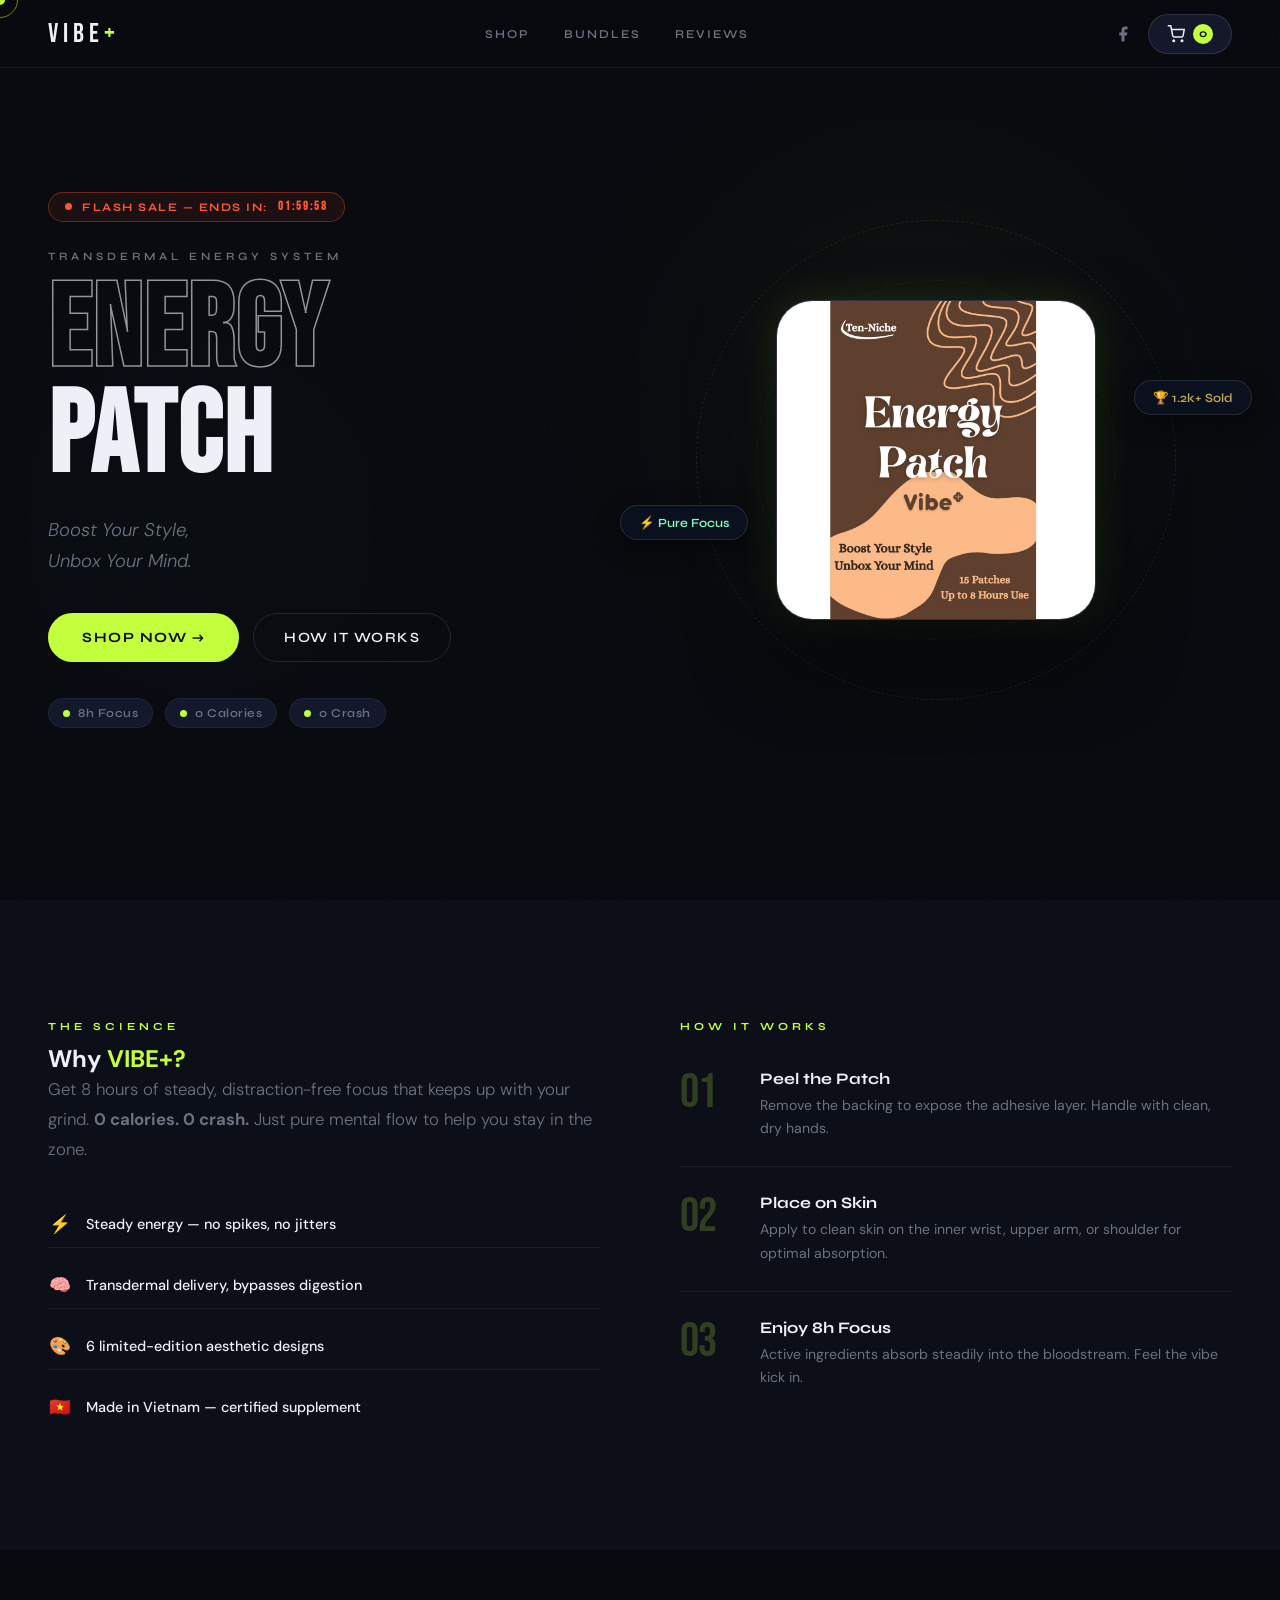
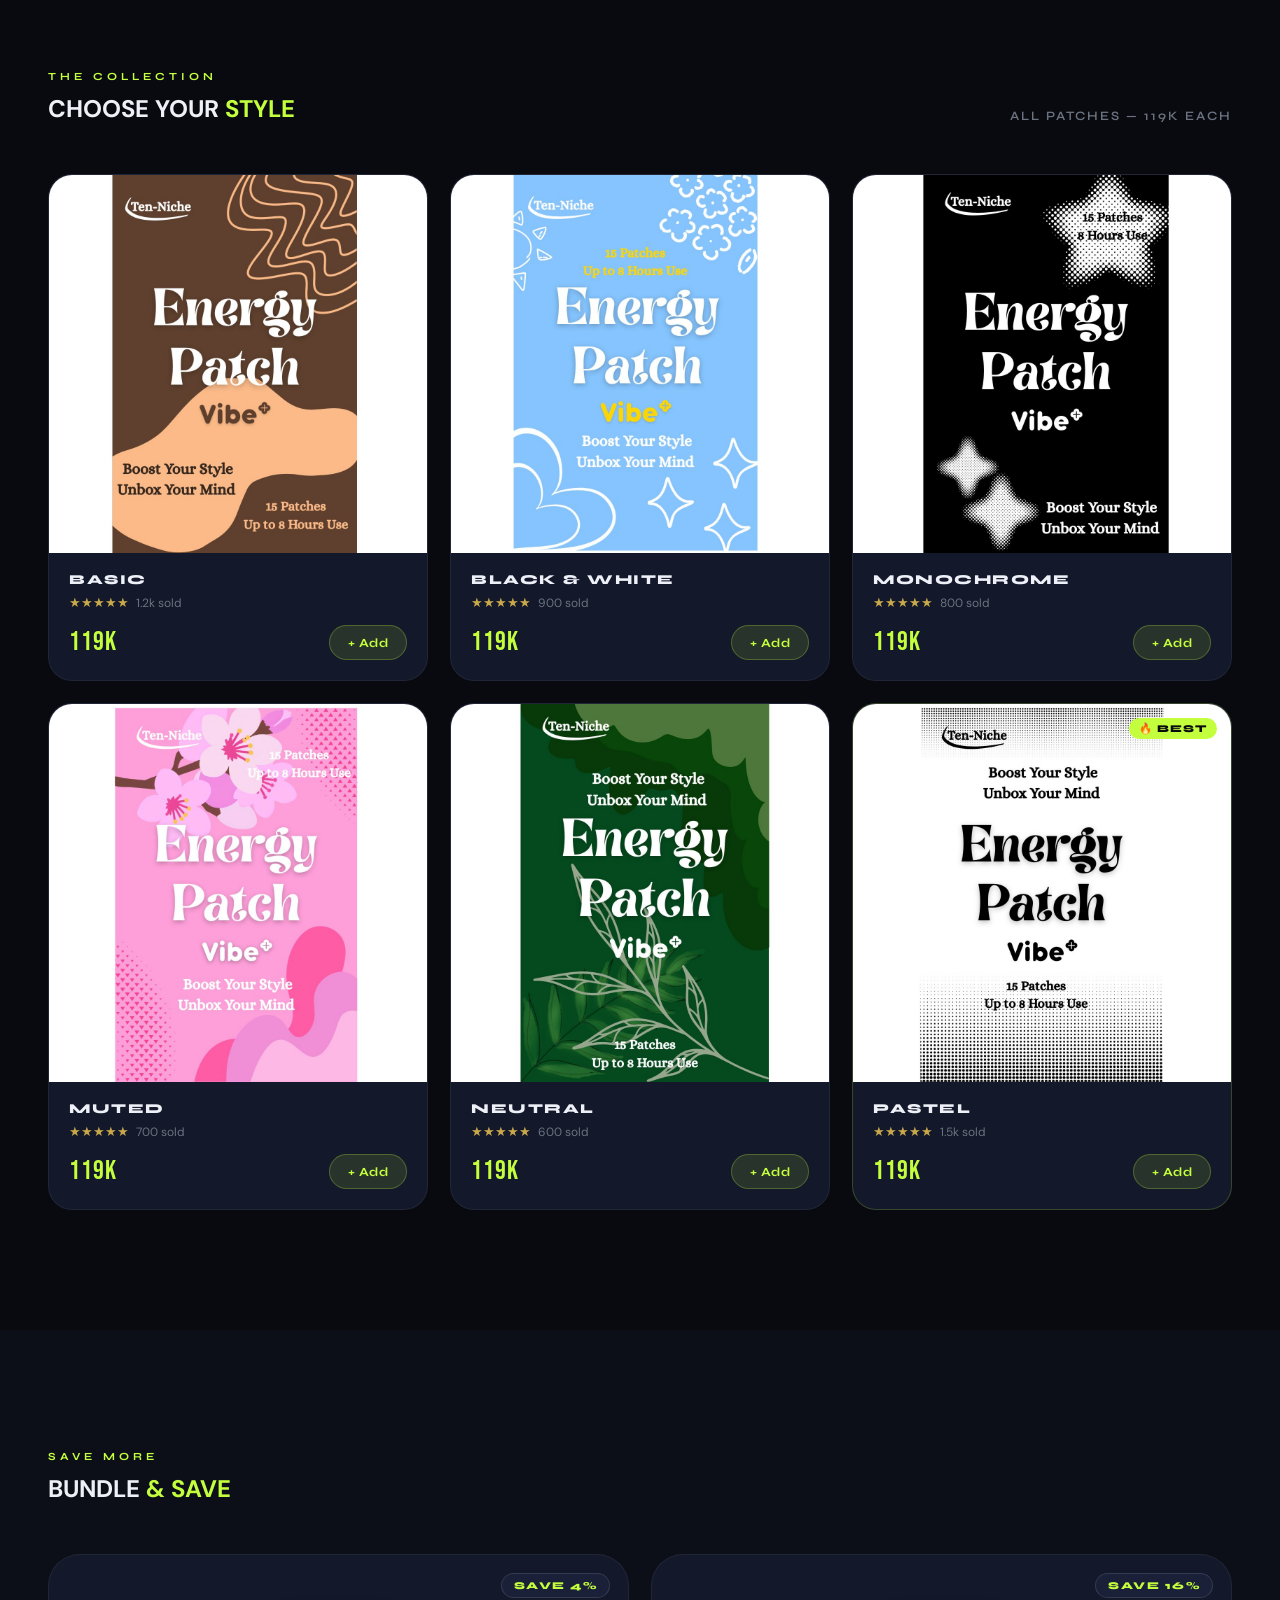
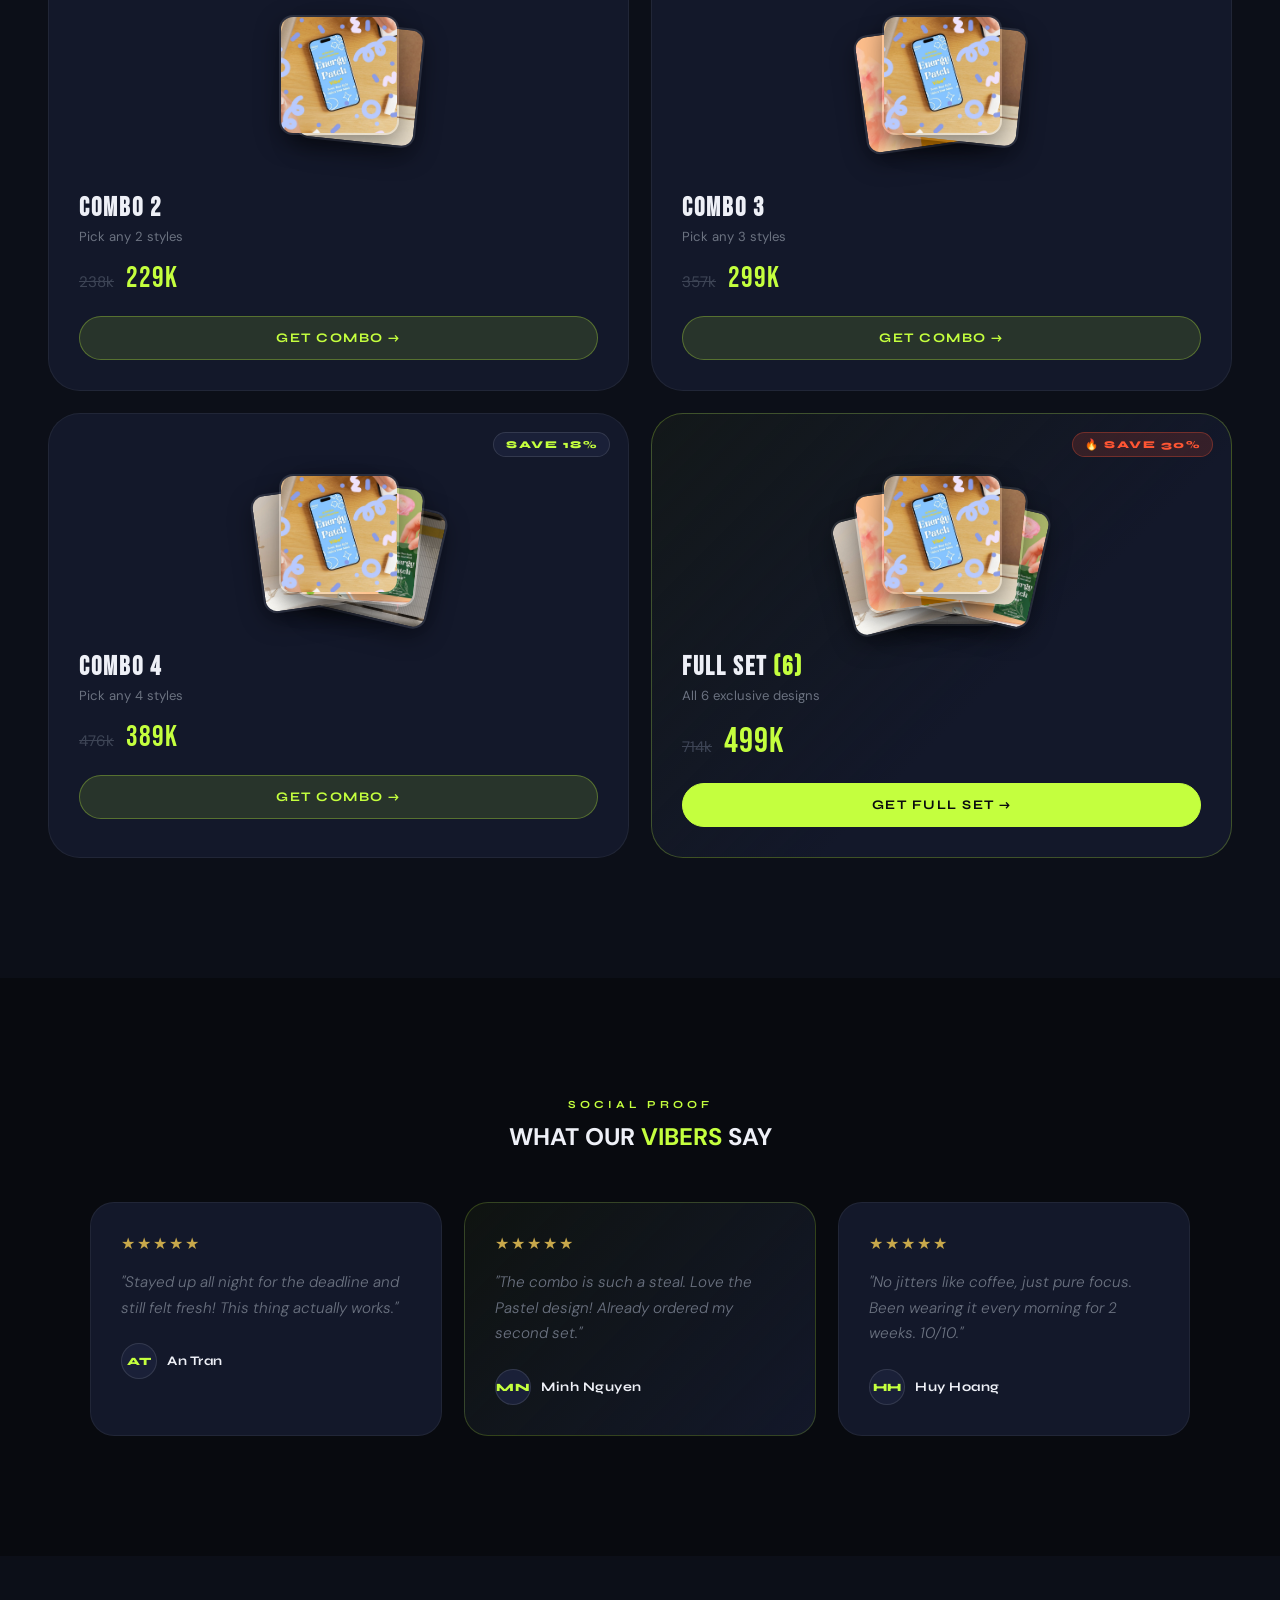
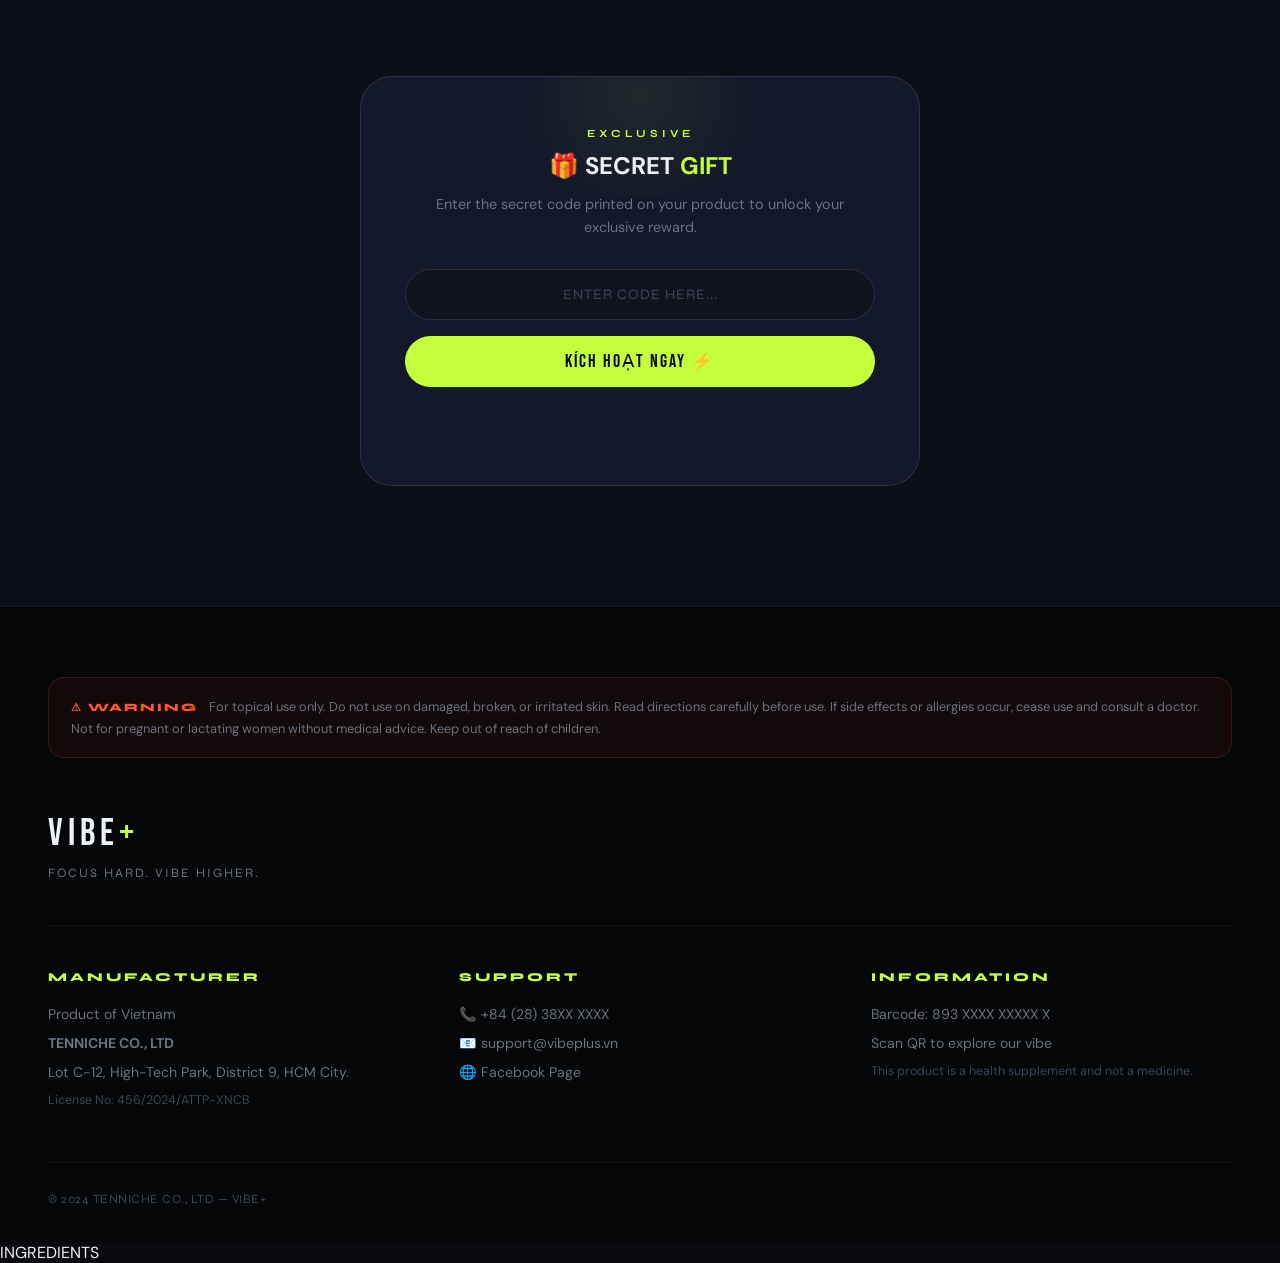
==== commit c5d49618: "Update index.html" ====
--- a/index.html
+++ b/index.html
@@ -427,7 +427,7 @@
         </div>
     </div>
 </footer>
-
+<a href="ingredients.html">INGREDIENTS</a>
 <div id="toast" class="toast"></div>
 
 <script src="script.js"></script>
--- a/style.css
+++ b/style.css
@@ -1,249 +1,869 @@
+/* =============================================
+   VIBE+ — PREMIUM DARK LUXURY CSS
+   Aesthetic: Dark × Electric Lime × Refined
+   ============================================= */
+
+@import url('https://fonts.googleapis.com/css2?family=Bebas+Neue&family=Syne:wght@400;600;700;800&family=DM+Sans:ital,opsz,wght@0,9..40,300;0,9..40,400;0,9..40,500;1,9..40,300&display=swap');
+
+/* ── TOKENS ── */
 :root {
-    --bg: #0b1d3a;
-    --card-bg: #ffffff;
-    --accent: #ffd700;
-    --text: #ffffff;
-    --dark: #050c1a;
-}
-
+    --bg:        #080a0f;
+    --bg2:       #0c0f18;
+    --bg3:       #10141f;
+    --surface:   #13182a;
+    --surface2:  #1a2038;
+    --border:    rgba(255,255,255,0.06);
+    --border2:   rgba(255,255,255,0.11);
+    --accent:    #c4ff3e;       /* Electric lime */
+    --accent-dim: rgba(196,255,62,0.12);
+    --accent2:   #7cffc4;
+    --hot:       #ff5533;
+    --hot-dim:   rgba(255,85,51,0.15);
+    --gold:      #c8a84b;
+    --text:      #eef0f7;
+    --muted:     #6b7280;
+    --muted2:    #3d4455;
+    --font-display: 'Bebas Neue', sans-serif;
+    --font-body:    'DM Sans', sans-serif;
+    --font-ui:      'Syne', sans-serif;
+    --r-sm:  8px;
+    --r-md:  16px;
+    --r-lg:  24px;
+    --r-xl:  32px;
+    --r-full: 999px;
+    --shadow-card: 0 2px 30px rgba(0,0,0,0.4);
+    --shadow-glow: 0 0 40px rgba(196,255,62,0.12);
+}
+
+/* ── RESET ── */
+*, *::before, *::after { margin: 0; padding: 0; box-sizing: border-box; }
+html { scroll-behavior: smooth; }
 body {
-    font-family: 'Poppins', sans-serif;
-    margin: 0;
-    background: var(--dark);
+    font-family: var(--font-body);
+    background: var(--bg);
     color: var(--text);
-    scroll-behavior: smooth;
-}
-
+    overflow-x: hidden;
+    cursor: none;
+    -webkit-font-smoothing: antialiased;
+}
+img { display: block; max-width: 100%; }
+a { color: inherit; text-decoration: none; }
+button { font-family: var(--font-ui); cursor: none; }
+input { font-family: var(--font-body); }
+
+/* Noise texture overlay */
+body::after {
+    content: '';
+    position: fixed; inset: 0;
+    background-image: url("data:image/svg+xml,%3Csvg xmlns='http://www.w3.org/2000/svg' width='300' height='300'%3E%3Cfilter id='n'%3E%3CfeTurbulence type='fractalNoise' baseFrequency='0.75' numOctaves='4' stitchTiles='stitch'/%3E%3C/filter%3E%3Crect width='300' height='300' filter='url(%23n)' opacity='0.03'/%3E%3C/svg%3E");
+    pointer-events: none; z-index: 0; opacity: 0.5;
+}
+
+/* ── CUSTOM CURSOR ── */
+.cursor {
+    width: 10px; height: 10px;
+    background: var(--accent);
+    border-radius: 50%;
+    position: fixed; top: 0; left: 0;
+    pointer-events: none; z-index: 9999;
+    transform: translate(-50%,-50%);
+    transition: transform 0.08s;
+    mix-blend-mode: difference;
+}
+.cursor-ring {
+    width: 36px; height: 36px;
+    border: 1.5px solid rgba(196,255,62,0.5);
+    border-radius: 50%;
+    position: fixed; top: 0; left: 0;
+    pointer-events: none; z-index: 9998;
+    transform: translate(-50%,-50%);
+    transition: all 0.18s ease;
+}
+
+/* ── UTILITY ── */
+.text-accent { color: var(--accent); }
+.section-tag {
+    font-family: var(--font-ui);
+    font-size: 0.68rem;
+    font-weight: 700;
+    letter-spacing: 4px;
+    text-transform: uppercase;
+    color: var(--accent);
+    margin-bottom: 10px;
+    display: block;
+}
+
+/* ── CART SIDEBAR ── */
+.cart-overlay {
+    position: fixed; inset: 0;
+    background: rgba(0,0,0,0.65);
+    backdrop-filter: blur(8px);
+    z-index: 890;
+    opacity: 0; pointer-events: none;
+    transition: opacity 0.35s;
+}
+.cart-overlay.open { opacity: 1; pointer-events: all; }
+
+.cart-sidebar {
+    position: fixed; top: 0; right: -480px;
+    width: 460px; max-width: 100vw;
+    height: 100vh;
+    background: var(--surface);
+    border-left: 1px solid var(--border2);
+    z-index: 895;
+    display: flex; flex-direction: column;
+    transition: right 0.45s cubic-bezier(0.16,1,0.3,1);
+}
+.cart-sidebar.open { right: 0; }
+
+.cart-header {
+    display: flex; justify-content: space-between; align-items: flex-start;
+    padding: 28px 30px 24px;
+    border-bottom: 1px solid var(--border);
+}
+.cart-header-tag {
+    font-family: var(--font-ui);
+    font-size: 0.65rem; font-weight: 700;
+    letter-spacing: 4px; text-transform: uppercase;
+    color: var(--accent); margin-bottom: 4px;
+}
+.cart-title {
+    font-family: var(--font-display);
+    font-size: 2.2rem; letter-spacing: 3px; color: var(--text); line-height: 1;
+}
+.cart-close {
+    width: 38px; height: 38px;
+    border: 1px solid var(--border2); border-radius: 50%;
+    background: transparent; color: var(--muted);
+    font-size: 0.9rem; display: flex; align-items: center; justify-content: center;
+    cursor: none; transition: all 0.2s;
+}
+.cart-close:hover { background: var(--accent); color: var(--bg); border-color: var(--accent); }
+
+.cart-items-area {
+    flex: 1; overflow-y: auto; padding: 20px 30px;
+    scrollbar-width: thin; scrollbar-color: var(--border2) transparent;
+}
+.cart-item {
+    display: flex; align-items: center; gap: 14px;
+    padding: 14px 0; border-bottom: 1px solid var(--border);
+}
+.cart-item-name { font-family: var(--font-ui); font-weight: 600; font-size: 0.88rem; }
+.cart-item-price { color: var(--accent); font-size: 0.85rem; margin-top: 3px; }
+.cart-item-remove {
+    background: none; border: none; color: var(--muted);
+    cursor: none; font-size: 1.1rem; transition: color 0.2s; margin-left: auto;
+}
+.cart-item-remove:hover { color: var(--hot); }
+.cart-qty-btn {
+    background: var(--surface2); border: 1px solid var(--border2);
+    color: var(--text); width: 26px; height: 26px;
+    border-radius: 6px; font-size: 0.85rem; cursor: none;
+    display: inline-flex; align-items: center; justify-content: center;
+    transition: all 0.2s; margin-left: 4px;
+}
+.cart-qty-btn:hover { background: var(--accent); color: var(--bg); border-color: var(--accent); }
+.cart-empty {
+    text-align: center; padding: 50px 0;
+    color: var(--muted); font-size: 0.9rem;
+}
+
+.cart-footer {
+    padding: 22px 30px 28px;
+    border-top: 1px solid var(--border);
+    background: var(--bg2);
+}
+.cart-subtotal {
+    display: flex; justify-content: space-between; align-items: center;
+    margin-bottom: 20px;
+    font-size: 0.85rem; color: var(--muted); font-weight: 500;
+}
+.cart-total-num { font-family: var(--font-display); font-size: 1.8rem; color: var(--accent); letter-spacing: 1px; }
+
+.form-group { margin-bottom: 10px; }
+.form-input {
+    width: 100%; padding: 12px 16px;
+    background: var(--surface); border: 1px solid var(--border2);
+    border-radius: var(--r-md); color: var(--text);
+    font-family: var(--font-body); font-size: 0.88rem;
+    transition: border-color 0.2s; outline: none;
+}
+.form-input::placeholder { color: var(--muted2); }
+.form-input:focus { border-color: var(--accent); }
+
+.payment-row { display: flex; gap: 10px; margin-bottom: 14px; }
+.payment-opt {
+    flex: 1; padding: 10px 12px;
+    border: 1.5px solid var(--border2);
+    border-radius: var(--r-md);
+    background: var(--surface);
+    color: var(--muted);
+    font-family: var(--font-ui); font-size: 0.8rem; font-weight: 600;
+    cursor: none; text-align: center; letter-spacing: 0.5px;
+    transition: all 0.2s; display: flex; align-items: center; justify-content: center; gap: 6px;
+}
+.payment-opt:has(input:checked) { border-color: var(--accent); background: var(--accent-dim); color: var(--accent); }
+
+.btn-confirm {
+    width: 100%; padding: 15px;
+    background: var(--accent); color: var(--bg);
+    border: none; border-radius: var(--r-full);
+    font-family: var(--font-display); font-size: 1.1rem; letter-spacing: 2px;
+    cursor: none; transition: all 0.3s;
+}
+.btn-confirm:hover { transform: translateY(-2px); box-shadow: 0 15px 35px rgba(196,255,62,0.25); }
+
+/* ── NAVBAR ── */
 nav {
-    display: flex; justify-content: space-between; align-items: center;
-    padding: 20px 5%; background: rgba(11, 29, 58, 0.95);
-    position: fixed; width: 90%; top: 0; z-index: 1000;
-}
-
-.logo { color: var(--accent); font-weight: 700; font-size: 1.5rem; }
-.cart-btn { cursor: pointer; list-style: none; font-weight: 600; }
-nav ul { display: flex; gap: 20px; list-style: none; }
-nav a { color: white; text-decoration: none; }
-
-/* Hero */
+    position: fixed; top: 0; left: 0; right: 0;
+    z-index: 800;
+    display: flex; align-items: center; justify-content: space-between;
+    padding: 0 48px; height: 68px;
+    background: rgba(8,10,15,0.82);
+    backdrop-filter: blur(24px) saturate(180%);
+    border-bottom: 1px solid var(--border);
+    transition: background 0.3s;
+}
+.nav-logo {
+    font-family: var(--font-display);
+    font-size: 1.7rem; letter-spacing: 5px; color: var(--text);
+}
+.logo-plus { color: var(--accent); }
+.nav-links { display: flex; gap: 34px; }
+.nav-links a {
+    font-family: var(--font-ui); font-size: 0.75rem; font-weight: 600;
+    letter-spacing: 2px; text-transform: uppercase; color: var(--muted);
+    transition: color 0.2s;
+}
+.nav-links a:hover { color: var(--text); }
+.nav-right { display: flex; align-items: center; gap: 16px; }
+.nav-link-icon {
+    color: var(--muted); transition: color 0.2s;
+    display: flex; align-items: center;
+}
+.nav-link-icon:hover { color: var(--text); }
+
+.btn-cart {
+    display: flex; align-items: center; gap: 8px;
+    padding: 9px 18px; background: var(--surface);
+    border: 1px solid var(--border2); border-radius: var(--r-full);
+    color: var(--text); font-family: var(--font-ui);
+    font-size: 0.8rem; cursor: none; transition: all 0.25s;
+}
+.btn-cart:hover { border-color: var(--accent); color: var(--accent); }
+.cart-badge {
+    background: var(--accent); color: var(--bg);
+    border-radius: 50%; min-width: 20px; height: 20px;
+    font-size: 0.7rem; font-weight: 700; font-family: var(--font-ui);
+    display: flex; align-items: center; justify-content: center; padding: 0 2px;
+}
+
+/* ── HERO ── */
 .hero {
-    height: 85vh;
+    min-height: 100vh;
+    display: grid; grid-template-columns: 1fr 1fr;
+    align-items: center;
+    padding: 100px 48px 80px;
+    position: relative; overflow: hidden;
+    background: var(--bg);
+}
+.hero-glow {
+    position: absolute; border-radius: 50%;
+    filter: blur(100px); pointer-events: none;
+}
+.hero-glow-1 {
+    width: 600px; height: 600px;
+    background: radial-gradient(circle, rgba(196,255,62,0.06), transparent 70%);
+    right: 5%; top: 10%;
+}
+.hero-glow-2 {
+    width: 400px; height: 400px;
+    background: radial-gradient(circle, rgba(124,255,196,0.04), transparent 70%);
+    left: 0; bottom: 20%;
+}
+
+.hero-content { position: relative; z-index: 2; }
+
+.flash-badge {
+    display: inline-flex; align-items: center; gap: 10px;
+    padding: 7px 16px;
+    border: 1px solid rgba(255,85,51,0.35);
+    background: rgba(255,85,51,0.08);
+    border-radius: var(--r-full);
+    font-family: var(--font-ui); font-size: 0.72rem; font-weight: 700;
+    letter-spacing: 1.5px; text-transform: uppercase; color: var(--hot);
+    margin-bottom: 28px; width: fit-content;
+    animation: pulse-hot 2.5s ease-in-out infinite;
+}
+@keyframes pulse-hot {
+    0%,100% { box-shadow: 0 0 0 0 rgba(255,85,51,0); }
+    50% { box-shadow: 0 0 0 8px rgba(255,85,51,0); }
+}
+.flash-dot {
+    width: 7px; height: 7px; border-radius: 50%;
+    background: var(--hot); display: inline-block;
+    animation: blink 1s ease-in-out infinite;
+}
+@keyframes blink { 0%,100%{opacity:1}50%{opacity:0.2} }
+.countdown-num { font-family: var(--font-display); font-size: 1em; letter-spacing: 2px; }
+
+.hero-eyebrow {
+    font-family: var(--font-ui); font-size: 0.7rem; font-weight: 600;
+    letter-spacing: 4px; text-transform: uppercase; color: var(--muted);
+    margin-bottom: 16px;
+}
+
+.hero-title {
+    font-family: var(--font-display);
+    font-size: clamp(5rem, 9vw, 8rem);
+    line-height: 0.92; letter-spacing: 2px;
+    margin-bottom: 24px;
+}
+.hero-title-stroke {
+    -webkit-text-stroke: 1.5px rgba(238,240,247,0.6);
+    color: transparent;
+}
+.hero-title-fill { color: var(--text); }
+
+.hero-sub {
+    font-size: 1.15rem; font-weight: 300;
+    color: var(--muted); line-height: 1.7; margin-bottom: 36px;
+    font-style: italic;
+}
+
+.hero-cta-row { display: flex; gap: 14px; margin-bottom: 36px; flex-wrap: wrap; }
+
+.btn-primary {
+    padding: 15px 34px;
+    background: var(--accent); color: var(--bg);
+    border: none; border-radius: var(--r-full);
+    font-family: var(--font-ui); font-weight: 700; font-size: 0.88rem;
+    letter-spacing: 1.5px; text-transform: uppercase;
+    cursor: none; transition: all 0.3s cubic-bezier(0.16,1,0.3,1);
+}
+.btn-primary:hover { transform: translateY(-3px); box-shadow: 0 20px 40px rgba(196,255,62,0.25); }
+.btn-arrow { display: inline-block; transition: transform 0.2s; }
+.btn-primary:hover .btn-arrow { transform: translateX(4px); }
+
+.btn-ghost {
+    padding: 15px 30px;
+    background: transparent; color: var(--text);
+    border: 1px solid var(--border2); border-radius: var(--r-full);
+    font-family: var(--font-ui); font-weight: 600; font-size: 0.88rem;
+    letter-spacing: 1.5px; text-transform: uppercase;
+    cursor: none; transition: all 0.3s;
+}
+.btn-ghost:hover { border-color: var(--accent); color: var(--accent); }
+
+.hero-pills { display: flex; gap: 12px; flex-wrap: wrap; }
+.hero-pill {
+    display: flex; align-items: center; gap: 8px;
+    padding: 7px 14px;
+    background: var(--surface); border: 1px solid var(--border);
+    border-radius: var(--r-full);
+    font-family: var(--font-ui); font-size: 0.75rem; font-weight: 600;
+    letter-spacing: 0.5px; color: var(--muted);
+}
+.pill-dot { width: 7px; height: 7px; border-radius: 50%; background: var(--accent); flex-shrink: 0; }
+
+/* Hero visual */
+.hero-visual {
+    position: relative; z-index: 2;
     display: flex; align-items: center; justify-content: center;
-    background: linear-gradient(rgba(5, 12, 26, 0.7), rgba(5, 12, 26, 0.7)), 
-                url('https://unsplash.com'); /* Thay link ảnh nền của bạn */
-    background-size: cover; text-align: center;
-}
-
-.hero h1 { font-size: 4rem; margin: 0; letter-spacing: 5px; }
-.tagline { font-size: 1.2rem; color: var(--accent); }
-
-.countdown-box {
-    background: #000; padding: 10px 20px;
-    border: 1px solid var(--accent); margin: 20px 0; display: inline-block;
-}
-
-.cta-main {
-    background: var(--accent); color: black; padding: 15px 40px;
-    border: none; border-radius: 30px; font-weight: 700; cursor: pointer;
-}
-
-/* --- CẤU TRÚC SECTION CHUNG (Để không chồng chéo) --- */
-section {
-    padding: 100px 5%;
-    border-bottom: 1px solid rgba(255,255,255,0.05);
+}
+.hero-ring-outer, .hero-ring-inner {
+    position: absolute; border-radius: 50%;
+    border: 1px dashed;
+}
+.hero-ring-outer {
+    width: 480px; height: 480px;
+    border-color: rgba(196,255,62,0.1);
+    animation: spin 40s linear infinite;
+}
+.hero-ring-inner {
+    width: 360px; height: 360px;
+    border-color: rgba(196,255,62,0.07);
+    animation: spin 25s linear infinite reverse;
+}
+@keyframes spin { to { transform: rotate(360deg); } }
+
+.hero-img-wrap {
     position: relative;
-    clear: both;
-
-/* Cards */
-.products { padding: 60px 5%; }
-.grid { display: grid; grid-template-columns: repeat(auto-fit, minmax(250px, 1fr)); gap: 25px; }
-.card { 
-    background: white; color: black; padding: 20px; border-radius: 15px; 
-    text-align: center; transition: 0.3s;
-}
-.card:hover { transform: translateY(-10px); }
-.card img { width: 100%; border-radius: 10px; }
-.price { color: #e74c3c; font-weight: 700; font-size: 1.5rem; }
-.price-old { text-decoration: line-through; color: #999; }
-.card button { 
-    width: 100%; padding: 12px; background: var(--bg); color: white; 
-    border: none; border-radius: 8px; cursor: pointer;
-}
-
-/* --- COMBO STACK (Đã fix lỗi chồng chữ) --- */
+    width: 320px; height: 320px;
+    border-radius: 36px;
+    overflow: hidden;
+    border: 1px solid var(--border2);
+    box-shadow: 0 40px 80px rgba(0,0,0,0.5), var(--shadow-glow);
+    animation: float 7s ease-in-out infinite;
+    background: var(--surface);
+}
+@keyframes float { 0%,100%{transform:translateY(0)} 50%{transform:translateY(-18px)} }
+.hero-img { width: 100%; height: 100%; object-fit: cover; }
+
+.hero-float-badge {
+    position: absolute;
+    background: rgba(13,18,32,0.92);
+    border: 1px solid var(--border2);
+    border-radius: var(--r-full);
+    padding: 9px 18px;
+    font-family: var(--font-ui); font-size: 0.78rem; font-weight: 600;
+    backdrop-filter: blur(12px);
+    box-shadow: 0 8px 24px rgba(0,0,0,0.4);
+}
+.hero-float-1 { bottom: 80px; left: -20px; color: var(--accent2); }
+.hero-float-2 { top: 80px; right: -20px; color: var(--gold); }
+
+/* ── WHY SECTION ── */
+.why-section {
+    padding: 120px 48px;
+    background: var(--bg2);
+    position: relative; z-index: 1;
+}
+.why-inner {
+    max-width: 1200px; margin: 0 auto;
+    display: grid; grid-template-columns: 1fr 1fr; gap: 80px;
+}
+.why-desc {
+    font-size: 1.05rem; font-weight: 300; color: var(--muted);
+    line-height: 1.8; margin-bottom: 36px;
+}
+.why-highlights { display: flex; flex-direction: column; gap: 14px; }
+.highlight-row {
+    display: flex; align-items: center; gap: 14px;
+    font-size: 0.9rem; color: var(--text); font-weight: 500;
+    padding: 12px 0; border-bottom: 1px solid var(--border);
+}
+.highlight-row:last-child { border-bottom: none; }
+.h-icon { font-size: 1.1rem; min-width: 24px; text-align: center; }
+
+.steps-list { display: flex; flex-direction: column; gap: 0; }
+.step-item {
+    display: flex; gap: 24px; align-items: flex-start;
+    padding: 26px 0; border-bottom: 1px solid var(--border);
+    transition: all 0.25s;
+}
+.step-item:last-child { border-bottom: none; }
+.step-item:hover { padding-left: 8px; }
+.step-num-big {
+    font-family: var(--font-display);
+    font-size: 3rem; line-height: 1; letter-spacing: -1px;
+    color: rgba(196,255,62,0.2); min-width: 56px;
+    transition: color 0.3s;
+}
+.step-item:hover .step-num-big { color: var(--accent); }
+.step-body h3 {
+    font-family: var(--font-ui); font-size: 1rem; font-weight: 700;
+    margin-bottom: 6px; color: var(--text);
+}
+.step-body p { font-size: 0.88rem; color: var(--muted); line-height: 1.65; }
+
+/* ── PRODUCTS ── */
+.products-section {
+    padding: 120px 48px;
+    background: var(--bg);
+    position: relative; z-index: 1;
+}
+.products-inner { max-width: 1200px; margin: 0 auto; }
+.products-header {
+    display: flex; justify-content: space-between; align-items: flex-end;
+    margin-bottom: 50px;
+}
+.products-sub {
+    font-family: var(--font-ui); font-size: 0.8rem; font-weight: 600;
+    letter-spacing: 2px; color: var(--muted); text-transform: uppercase;
+}
+
+.grid {
+    display: grid;
+    grid-template-columns: repeat(3, 1fr);
+    gap: 22px;
+}
+
+.card {
+    background: var(--surface);
+    border: 1px solid var(--border);
+    border-radius: var(--r-lg);
+    overflow: hidden;
+    transition: all 0.4s cubic-bezier(0.16,1,0.3,1);
+    position: relative;
+}
+.card::before {
+    content: '';
+    position: absolute; inset: 0;
+    background: linear-gradient(135deg, rgba(196,255,62,0.04), transparent 60%);
+    opacity: 0; transition: opacity 0.35s;
+    pointer-events: none; z-index: 0;
+}
+.card:hover { border-color: rgba(196,255,62,0.25); transform: translateY(-6px); box-shadow: var(--shadow-card); }
+.card:hover::before { opacity: 1; }
+
+.card-hot { border-color: rgba(196,255,62,0.2); }
+.card-hot-badge {
+    position: absolute; top: 14px; right: 14px;
+    background: var(--accent); color: var(--bg);
+    font-family: var(--font-ui); font-size: 0.65rem; font-weight: 800;
+    letter-spacing: 1px; padding: 4px 10px; border-radius: var(--r-full);
+    z-index: 2;
+}
+
+.card-img-wrap {
+    aspect-ratio: 1;
+    overflow: hidden;
+    background: var(--bg3);
+    cursor: zoom-in;
+}
+.card-img-wrap img {
+    width: 100%; height: 100%; object-fit: cover;
+    transition: transform 0.6s cubic-bezier(0.16,1,0.3,1);
+}
+.card:hover .card-img-wrap img { transform: scale(1.07); }
+
+.card-info { padding: 18px 20px 20px; position: relative; z-index: 1; }
+.card-name {
+    font-family: var(--font-ui); font-size: 0.85rem; font-weight: 800;
+    letter-spacing: 1.5px; text-transform: uppercase; margin-bottom: 6px;
+}
+.card-stars { font-size: 0.8rem; color: var(--gold); margin-bottom: 2px; }
+.card-sold { color: var(--muted); font-size: 0.75rem; font-weight: 400; margin-left: 4px; }
+.card-footer {
+    display: flex; align-items: center; justify-content: space-between;
+    margin-top: 14px;
+}
+.price {
+    font-family: var(--font-display);
+    font-size: 1.7rem; letter-spacing: 1px; color: var(--accent);
+}
+
+.btn-add {
+    display: flex; align-items: center; gap: 6px;
+    padding: 9px 18px;
+    background: var(--accent-dim);
+    border: 1px solid rgba(196,255,62,0.25);
+    border-radius: var(--r-full);
+    color: var(--accent);
+    font-family: var(--font-ui); font-weight: 700; font-size: 0.78rem;
+    letter-spacing: 0.5px;
+    cursor: none; transition: all 0.22s;
+}
+.btn-add:hover { background: var(--accent); color: var(--bg); border-color: var(--accent); }
+
+/* ── BUNDLES ── */
+.bundles-section {
+    padding: 120px 48px;
+    background: var(--bg2);
+    position: relative; z-index: 1;
+}
+.bundles-inner { max-width: 1200px; margin: 0 auto; }
+.bundles-header { margin-bottom: 50px; }
+
+.bundles-grid {
+    display: grid;
+    grid-template-columns: repeat(2, 1fr);
+    gap: 22px;
+}
+
+.bundle-card {
+    background: var(--surface);
+    border: 1px solid var(--border);
+    border-radius: var(--r-xl);
+    padding: 30px;
+    position: relative; overflow: hidden;
+    transition: all 0.4s cubic-bezier(0.16,1,0.3,1);
+    display: flex; flex-direction: column;
+}
+.bundle-card:hover { border-color: rgba(196,255,62,0.25); transform: translateY(-5px); box-shadow: var(--shadow-card); }
+.bundle-card-featured {
+    border-color: rgba(196,255,62,0.25);
+    background: linear-gradient(135deg, rgba(196,255,62,0.04), var(--surface) 60%);
+}
+
+.bundle-discount-tag {
+    display: inline-flex; align-items: center;
+    position: absolute; top: 18px; right: 18px;
+    background: var(--surface2);
+    border: 1px solid var(--border2);
+    color: var(--accent);
+    font-family: var(--font-ui); font-size: 0.65rem; font-weight: 800;
+    letter-spacing: 1.5px; text-transform: uppercase;
+    padding: 5px 12px; border-radius: var(--r-full);
+}
+.bundle-tag-hot { background: var(--hot-dim); border-color: rgba(255,85,51,0.3); color: var(--hot); }
+
+/* Stacked images */
 .stack {
-    position: relative; height: 200px; margin-bottom: 40px;
+    position: relative; height: 180px;
+    margin-bottom: 28px;
     display: flex; justify-content: center; align-items: center;
 }
 .stack img {
-    position: absolute; width: 65%; border-radius: 10px;
-    border: 2px solid white; box-shadow: 0 5px 15px rgba(0,0,0,0.2);
-    transition: 0.3s;
-}
-.stack img:nth-child(1) { z-index: 3; transform: rotate(-5deg) translateX(-10px); }
-.stack img:nth-child(2) { z-index: 2; transform: rotate(5deg) translateX(10px); }
-.stack img:nth-child(3) { z-index: 1; transform: translateY(10px); opacity: 0.8; }
-
-.stack img:hover {
-    z-index: 10 !important; transform: scale(1.2) rotate(0deg) !important;
-}
-
-
-/* Cấu hình vị trí từng tấm để lộ rõ 6 lớp */
+    position: absolute; width: 60%; max-width: 120px;
+    border-radius: 14px;
+    border: 2px solid rgba(255,255,255,0.1);
+    box-shadow: 0 8px 24px rgba(0,0,0,0.4);
+    cursor: zoom-in;
+    transition: all 0.3s cubic-bezier(0.16,1,0.3,1);
+    object-fit: cover; aspect-ratio: 1;
+}
 .stack img:nth-child(1) { z-index: 6; transform: rotate(0deg); }
-.stack img:nth-child(2) { z-index: 5; transform: rotate(7deg) translate(20px, 8px); }
-.stack img:nth-child(3) { z-index: 4; transform: rotate(-9deg) translate(-25px, 12px); }
-.stack img:nth-child(4) { z-index: 3; transform: rotate(14deg) translate(45px, 18px); }
-.stack img:nth-child(5) { z-index: 2; transform: rotate(-15deg) translate(-50px, 25px); }
-.stack img:nth-child(6) { z-index: 1; transform: rotate(0deg) translate(0, 35px); opacity: 0.9; }
-
-/* Hiệu ứng Hover: Tấm hình đang chỉ vào sẽ nổi lên trên cùng */
+.stack img:nth-child(2) { z-index: 5; transform: rotate(6deg) translate(22px, 6px); }
+.stack img:nth-child(3) { z-index: 4; transform: rotate(-8deg) translate(-24px, 10px); }
+.stack img:nth-child(4) { z-index: 3; transform: rotate(13deg) translate(44px, 16px); }
+.stack img:nth-child(5) { z-index: 2; transform: rotate(-14deg) translate(-48px, 22px); }
+.stack img:nth-child(6) { z-index: 1; transform: rotate(0deg) translate(0, 32px); opacity: 0.85; }
 .stack img:hover {
     z-index: 100 !important;
-    transform: scale(1.15) rotate(0deg) !important; /* Phóng to và xoay thẳng lại */
-    box-shadow: 0 15px 35px rgba(255, 215, 0, 0.5); /* Thêm bóng vàng cho sang */
-}
-
-/* Hiệu ứng Lightbox */
+    transform: scale(1.18) rotate(0deg) !important;
+    box-shadow: 0 16px 40px rgba(196,255,62,0.25) !important;
+    border-color: var(--accent) !important;
+}
+
+.bundle-name {
+    font-family: var(--font-display); font-size: 1.6rem;
+    letter-spacing: 2px; margin-bottom: 4px;
+}
+.bundle-count { color: var(--accent); }
+.bundle-desc { font-size: 0.82rem; color: var(--muted); margin-bottom: 16px; }
+.bundle-price-row { display: flex; align-items: baseline; gap: 12px; margin-bottom: 20px; }
+.bundle-price-old {
+    font-size: 0.95rem; color: var(--muted2);
+    text-decoration: line-through;
+}
+.bundle-price {
+    font-family: var(--font-display); font-size: 1.8rem;
+    color: var(--accent); letter-spacing: 1px;
+}
+.bundle-price-big { font-size: 2.2rem; }
+
+.btn-bundle {
+    width: 100%; padding: 13px;
+    background: var(--accent-dim);
+    border: 1.5px solid rgba(196,255,62,0.3);
+    border-radius: var(--r-full);
+    color: var(--accent);
+    font-family: var(--font-ui); font-weight: 700; font-size: 0.82rem;
+    letter-spacing: 1.5px; text-transform: uppercase;
+    cursor: none; transition: all 0.25s;
+    margin-top: auto;
+}
+.btn-bundle:hover { background: var(--accent); color: var(--bg); border-color: var(--accent); }
+.btn-bundle-featured {
+    background: var(--accent); color: var(--bg); border-color: var(--accent);
+}
+.btn-bundle-featured:hover { box-shadow: 0 12px 30px rgba(196,255,62,0.25); transform: translateY(-2px); }
+
+/* ── LIGHTBOX ── */
 .lightbox {
-    display: none; 
-    position: fixed; 
-    z-index: 9999; 
-    left: 0; top: 0; 
-    width: 100%; height: 100%; 
-    background-color: rgba(0,0,0,0.9); 
-    align-items: center; 
-    justify-content: center;
-    cursor: zoom-out;
-}
-
+    display: none; position: fixed; inset: 0;
+    background: rgba(0,0,0,0.92);
+    backdrop-filter: blur(20px);
+    z-index: 9999;
+    align-items: center; justify-content: center; cursor: zoom-out;
+}
+.lightbox.active { display: flex; }
 .lightbox-content {
-    max-width: 90%;
-    max-height: 80%;
-    border-radius: 10px;
-    box-shadow: 0 0 20px rgba(255,215,0,0.3);
-    animation: zoomIn 0.3s ease;
-}
-
-@keyframes zoomIn {
-    from {transform: scale(0.7); opacity: 0;}
-    to {transform: scale(1); opacity: 1;}
-}
-
+    max-width: 85vw; max-height: 85vh;
+    border-radius: 20px;
+    border: 1px solid var(--border2);
+    box-shadow: 0 0 80px rgba(196,255,62,0.08);
+    animation: zoomIn 0.28s cubic-bezier(0.16,1,0.3,1);
+}
+@keyframes zoomIn { from{transform:scale(0.75); opacity:0} to{transform:scale(1); opacity:1} }
 .close-lightbox {
-    position: absolute;
-    top: 20px; right: 30px;
-    color: white;
-    font-size: 40px;
-    font-weight: bold;
-    cursor: pointer;
-}
-
-/* Thêm hiệu ứng cho chuột khi rà vào ảnh nhỏ */
-.stack img {
-    cursor: zoom-in;
-    transition: 0.3s;
-}
-.stack img:hover {
-    z-index: 10 !important; /* Đưa ảnh đang hover lên trên cùng */
-    transform: scale(1.1) !important;
-}
-
-/* CONTAINER CHUNG ĐỂ TRẢI RỘNG NỘI DUNG */
-.container-wide {
-    max-width: 1400px; /* Cho phép rộng tối đa 1400px */
-    margin: 0 auto;
-    width: 95%;
-}
-
-/* FEEDBACK DÀN NGANG */
-.feedback-full {
-    padding: 80px 0;
-    background-color: #0b1d3a;
+    position: absolute; top: 24px; right: 30px;
+    color: var(--muted); font-size: 1.5rem; cursor: none;
+    transition: color 0.2s;
+}
+.close-lightbox:hover { color: var(--text); }
+
+/* ── REVIEWS ── */
+.reviews-section {
+    padding: 120px 48px;
+    background: var(--bg);
+    position: relative; z-index: 1;
+}
+.reviews-inner { max-width: 1100px; margin: 0 auto; }
+.reviews-inner h2 { margin-bottom: 50px; }
+
+.reviews-grid {
+    display: grid; grid-template-columns: repeat(3,1fr); gap: 22px;
+}
+.review-card {
+    background: var(--surface);
+    border: 1px solid var(--border);
+    border-radius: var(--r-lg);
+    padding: 30px;
+    transition: all 0.3s;
+}
+.review-card:hover { border-color: var(--border2); transform: translateY(-4px); }
+.review-card-featured {
+    border-color: rgba(196,255,62,0.2);
+    background: linear-gradient(135deg, rgba(196,255,62,0.04), var(--surface));
+}
+.review-stars { color: var(--gold); font-size: 1rem; margin-bottom: 16px; letter-spacing: 2px; }
+.review-text {
+    font-size: 0.95rem; font-style: italic; color: var(--muted);
+    line-height: 1.7; margin-bottom: 22px; font-weight: 300;
+}
+.review-author {
+    display: flex; align-items: center; gap: 10px;
+    font-family: var(--font-ui); font-size: 0.82rem; font-weight: 700;
+    letter-spacing: 0.5px; color: var(--text);
+}
+.review-avatar {
+    width: 36px; height: 36px;
+    background: var(--surface2);
+    border: 1px solid var(--border2);
+    border-radius: 50%;
+    display: flex; align-items: center; justify-content: center;
+    font-size: 0.7rem; font-weight: 800; color: var(--accent);
+}
+
+/* ── GIFT SECTION ── */
+.gift-section {
+    padding: 120px 48px;
+    background: var(--bg2);
+    position: relative; z-index: 1;
+}
+.gift-inner { max-width: 560px; margin: 0 auto; }
+.gift-card {
+    background: var(--surface);
+    border: 1px solid var(--border2);
+    border-radius: var(--r-xl);
+    padding: 50px 44px;
     text-align: center;
-    width: 100%;
-}
-
-.feedback-row {
-    display: flex;
-    flex-direction: row; /* Ép hàng ngang */
-    justify-content: space-between; /* Đẩy đều ra 2 bên */
-    gap: 20px;
-    margin-top: 40px;
-    flex-wrap: nowrap; /* Giữ nguyên hàng ngang trên máy tính */
-}
-
-.feedback-card {
-    flex: 1; /* Chia đều 3 cột */
-    background: rgba(255, 255, 255, 0.05);
-    padding: 30px;
-    border-radius: 15px;
-    border: 1px solid rgba(255, 215, 0, 0.1);
-}
-
-/* FOOTER DÀN NGANG */
-.footer-full {
-    background-color: #000;
-    padding: 60px 0;
-    color: #bbb;
-    width: 100%;
-}
-
-.footer-warning-box {
-    border-bottom: 1px solid #222;
-    padding-bottom: 30px;
-    margin-bottom: 40px;
-    text-align: justify;
-    font-size: 0.85rem;
-    color: #777;
-}
-
-.footer-columns-row {
-    display: flex;
-    flex-direction: row; /* Ép 3 cột dàn ngang */
-    justify-content: space-between;
-    gap: 50px;
-    align-items: flex-start;
-}
-
-.footer-column {
-    flex: 1; /* Mỗi cột chiếm 1/3 chiều rộng */
-}
-
-.footer-column h4 {
-    color: #ffd700;
+    position: relative; overflow: hidden;
+}
+.gift-glow {
+    position: absolute; top: -80px; left: 50%; transform: translateX(-50%);
+    width: 300px; height: 200px;
+    background: radial-gradient(circle, rgba(196,255,62,0.07), transparent 70%);
+    pointer-events: none;
+}
+.gift-card h2 { margin-bottom: 12px; }
+.gift-desc { font-size: 0.9rem; color: var(--muted); line-height: 1.6; margin-bottom: 30px; }
+
+.gift-input-wrap { margin-bottom: 16px; }
+.gift-input {
+    width: 100%; padding: 16px 22px;
+    background: var(--bg3); color: var(--text);
+    border: 1px solid var(--border2); border-radius: var(--r-full);
+    font-family: var(--font-ui); font-size: 0.9rem; font-weight: 700;
+    letter-spacing: 3px; text-align: center;
+    outline: none; transition: border-color 0.2s;
+}
+.gift-input::placeholder { color: var(--muted2); font-weight: 400; letter-spacing: 1px; }
+.gift-input:focus { border-color: var(--accent); }
+
+.btn-activate {
+    width: 100%; padding: 15px;
+    background: var(--accent); color: var(--bg);
+    border: none; border-radius: var(--r-full);
+    font-family: var(--font-display); font-size: 1.1rem; letter-spacing: 2px;
+    cursor: none; transition: all 0.3s;
     margin-bottom: 20px;
-    text-transform: uppercase;
-    font-size: 1rem;
-}
-
-.footer-column a { color: #fff; text-decoration: none; }
-.footer-column p { margin: 8px 0; }
-
-.tiny-text, .legal-disclaimer { font-size: 0.75rem; color: #555; margin-top: 15px !important; }
-
-/* RESPONSIVE: CHỈ XẾP DỌC KHI XEM TRÊN ĐIỆN THOẠI */
-@media (max-width: 992px) {
-    .feedback-row, .footer-columns-row {
-        flex-direction: column;
-        align-items: center;
-        text-align: center;
-    }
-    .feedback-card, .footer-column {
-        width: 100%;
-        margin-bottom: 20px;
-    }
-}
-
-
-/* Modals */
-.modal { display:none; position:fixed; inset:0; background:rgba(0,0,0,0.8); z-index:2000; }
-.modal-content { 
-    background:white; color:black; width:90%; max-width:400px; 
-    margin:50px auto; padding:30px; border-radius:15px; max-height: 80vh; overflow-y: auto;
-}  
-#toast { 
-    position:fixed; bottom:20px; right:20px; background:var(--accent); 
-    color:black; padding:15px 25px; border-radius:5px; display:none; z-index:3000;
-}
-input, textarea, select { width: 100%; margin: 10px 0; padding: 10px; box-sizing: border-box; }
+}
+.btn-activate:hover { transform: translateY(-2px); box-shadow: 0 15px 35px rgba(196,255,62,0.22); }
+.gift-result { min-height: 28px; font-family: var(--font-ui); font-size: 0.9rem; font-weight: 600; }
+
+/* ── FOOTER ── */
+.footer {
+    background: #040608;
+    border-top: 1px solid var(--border);
+    position: relative; z-index: 1;
+    padding: 70px 48px 36px;
+}
+.footer-inner { max-width: 1200px; margin: 0 auto; }
+
+.footer-warning {
+    background: rgba(255,85,51,0.06);
+    border: 1px solid rgba(255,85,51,0.18);
+    border-radius: var(--r-md);
+    padding: 18px 22px;
+    font-size: 0.8rem; color: var(--muted); line-height: 1.65;
+    margin-bottom: 52px;
+}
+.warning-label {
+    font-family: var(--font-ui); font-weight: 800;
+    font-size: 0.7rem; letter-spacing: 2px;
+    color: var(--hot); margin-right: 8px;
+}
+.footer-top { margin-bottom: 44px; }
+.footer-logo {
+    font-family: var(--font-display);
+    font-size: 2.4rem; letter-spacing: 5px; color: var(--text);
+    margin-bottom: 8px;
+}
+.footer-tagline {
+    font-family: var(--font-ui); font-size: 0.8rem;
+    letter-spacing: 2px; color: var(--muted); text-transform: uppercase;
+}
+.footer-cols {
+    display: grid; grid-template-columns: repeat(3,1fr); gap: 50px;
+    border-top: 1px solid var(--border);
+    padding-top: 44px; margin-bottom: 44px;
+}
+.footer-col-title {
+    font-family: var(--font-ui); font-size: 0.75rem; font-weight: 800;
+    letter-spacing: 3px; text-transform: uppercase; color: var(--accent);
+    margin-bottom: 20px;
+}
+.footer-col p { font-size: 0.88rem; color: var(--muted); margin-bottom: 8px; line-height: 1.5; }
+.footer-col a { color: var(--muted); transition: color 0.2s; }
+.footer-col a:hover { color: var(--accent); }
+.footer-small { font-size: 0.78rem !important; color: var(--muted2) !important; }
+
+.footer-bottom {
+    border-top: 1px solid var(--border);
+    padding-top: 28px;
+    font-size: 0.78rem; color: var(--muted2);
+    font-family: var(--font-ui); letter-spacing: 0.5px;
+}
+
+/* ── TOAST ── */
+.toast {
+    position: fixed; bottom: 28px; left: 28px;
+    background: var(--surface);
+    border: 1px solid var(--accent);
+    color: var(--accent);
+    padding: 12px 22px;
+    border-radius: var(--r-full);
+    font-family: var(--font-ui); font-size: 0.82rem; font-weight: 600;
+    letter-spacing: 0.5px;
+    z-index: 9990; display: none;
+    box-shadow: 0 8px 30px rgba(196,255,62,0.15);
+    animation: slideUp 0.3s cubic-bezier(0.16,1,0.3,1);
+}
+@keyframes slideUp { from{transform:translateY(20px);opacity:0} to{transform:translateY(0);opacity:1} }
+
+/* ── RESPONSIVE ── */
+@media (max-width: 960px) {
+    nav { padding: 0 24px; }
+    .nav-links { display: none; }
+    .hero { grid-template-columns: 1fr; padding: 100px 24px 60px; text-align: center; }
+    .hero-visual { margin-top: 40px; }
+    .hero-cta-row { justify-content: center; }
+    .hero-pills { justify-content: center; }
+    .hero-float-1, .hero-float-2 { display: none; }
+    .why-section { padding: 80px 24px; }
+    .why-inner { grid-template-columns: 1fr; gap: 50px; }
+    .products-section { padding: 80px 24px; }
+    .products-header { flex-direction: column; align-items: flex-start; gap: 8px; }
+    .grid { grid-template-columns: repeat(2,1fr); gap: 16px; }
+    .bundles-section { padding: 80px 24px; }
+    .bundles-grid { grid-template-columns: 1fr; }
+    .reviews-section { padding: 80px 24px; }
+    .reviews-grid { grid-template-columns: 1fr; gap: 16px; }
+    .gift-section { padding: 80px 24px; }
+    .gift-card { padding: 36px 28px; }
+    .footer { padding: 60px 24px 30px; }
+    .footer-cols { grid-template-columns: 1fr; gap: 30px; }
+}
+
+@media (max-width: 480px) {
+    .hero-title { font-size: 4.5rem; }
+    .grid { grid-template-columns: 1fr; }
+    .hero-img-wrap { width: 260px; height: 260px; }
+    .hero-ring-outer { width: 320px; height: 320px; }
+    .hero-ring-inner { width: 240px; height: 240px; }
+}
+   
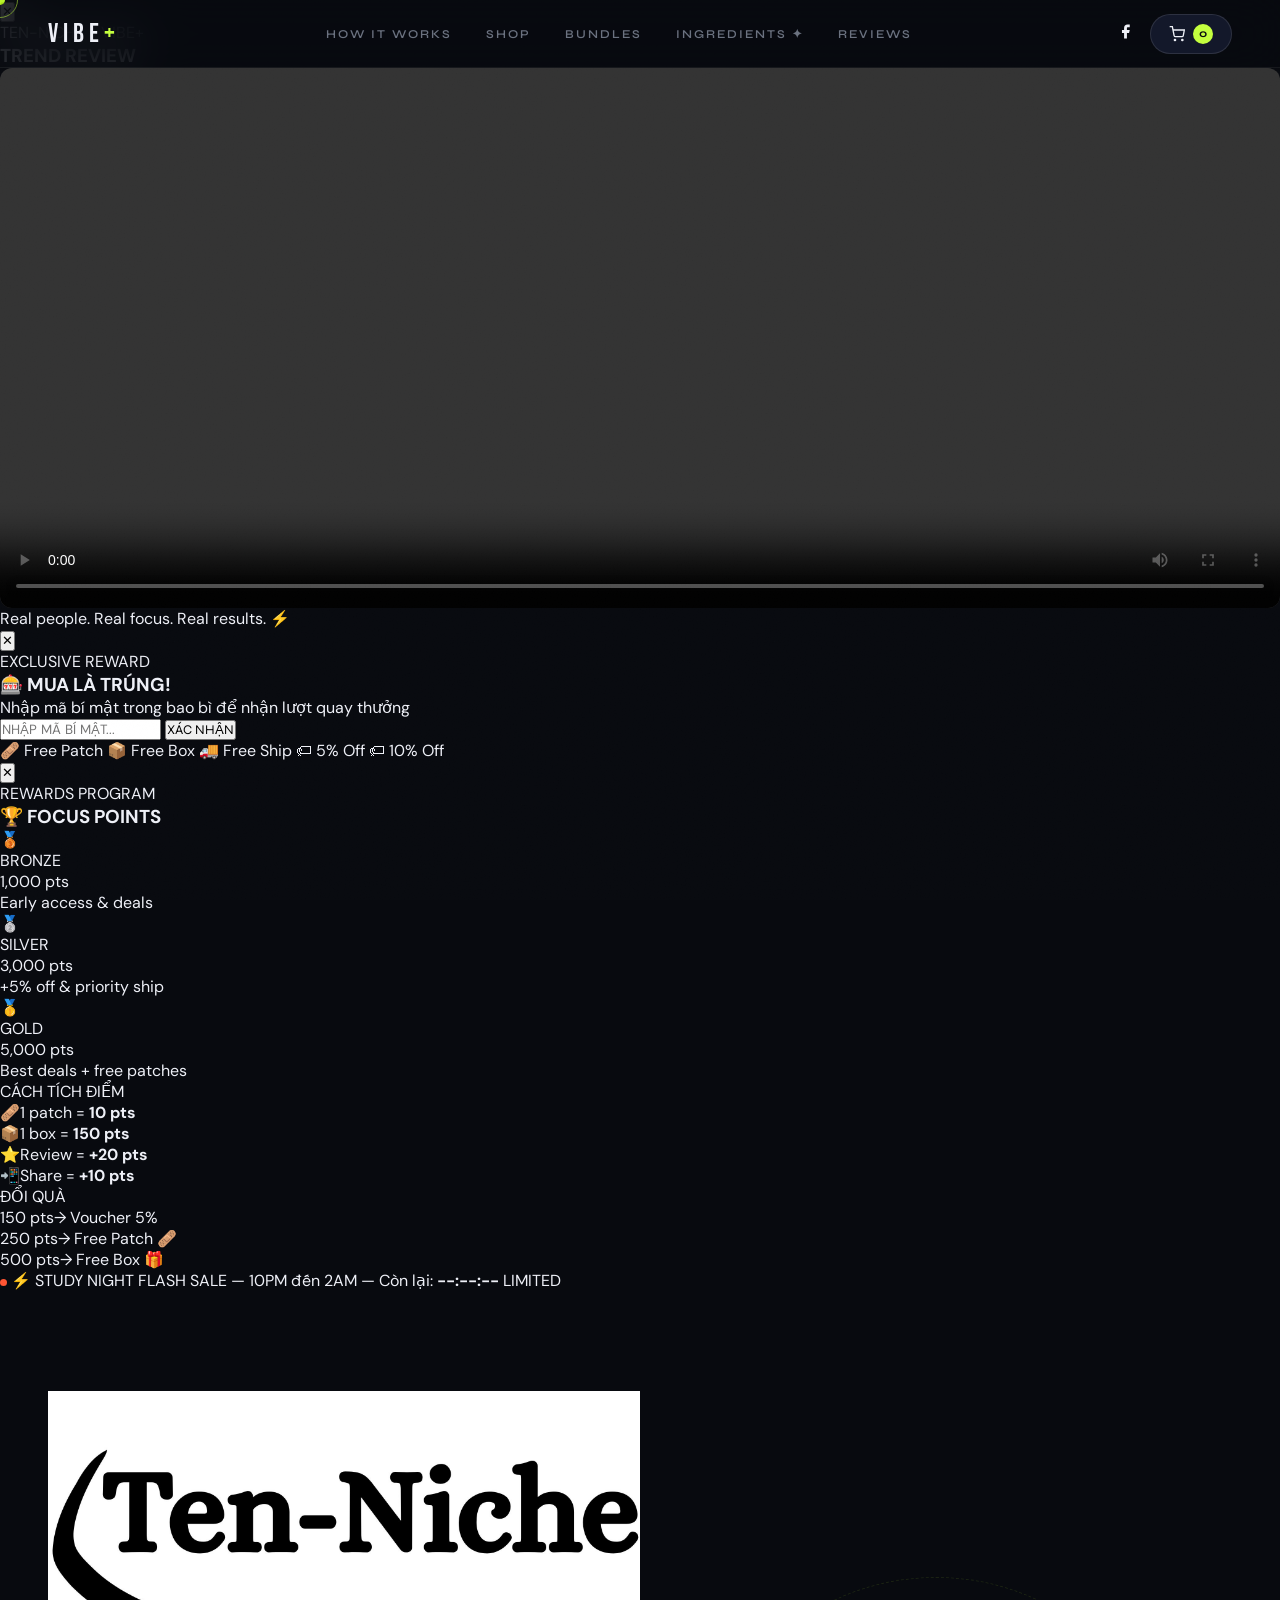
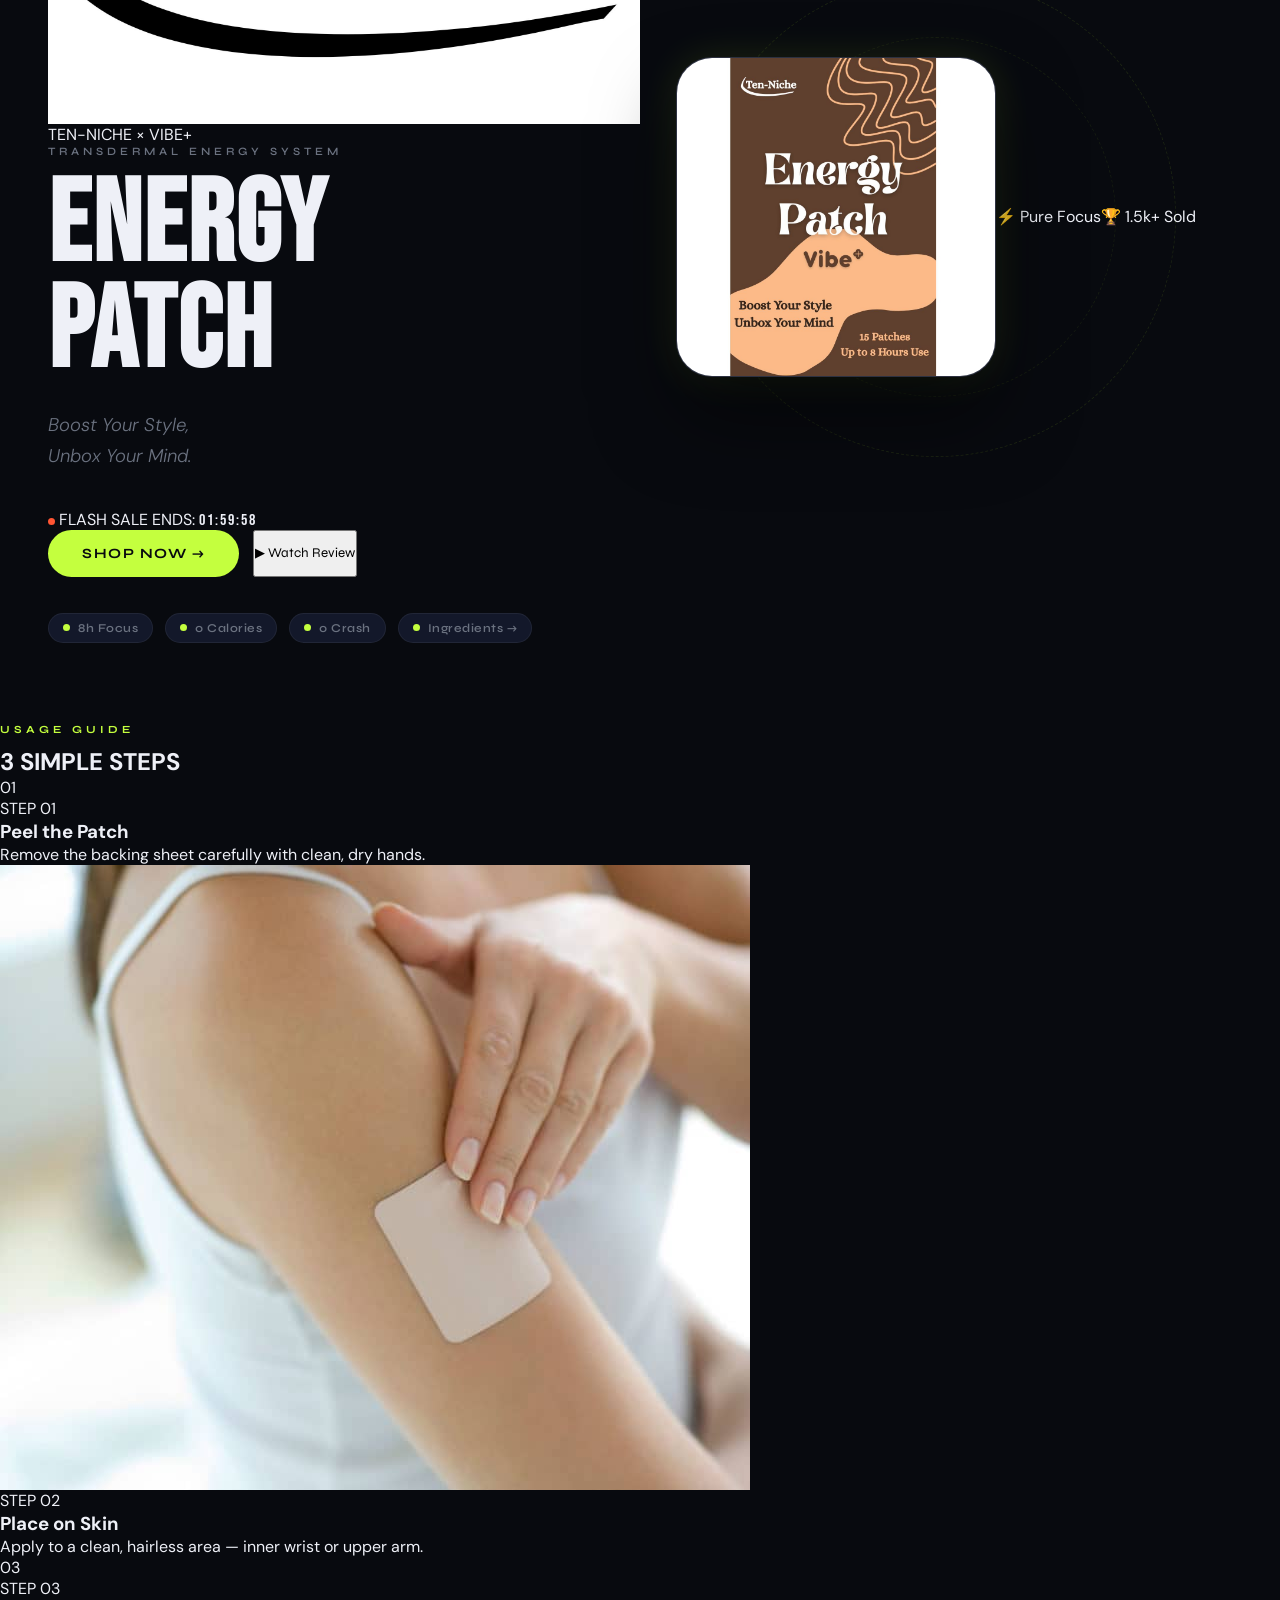
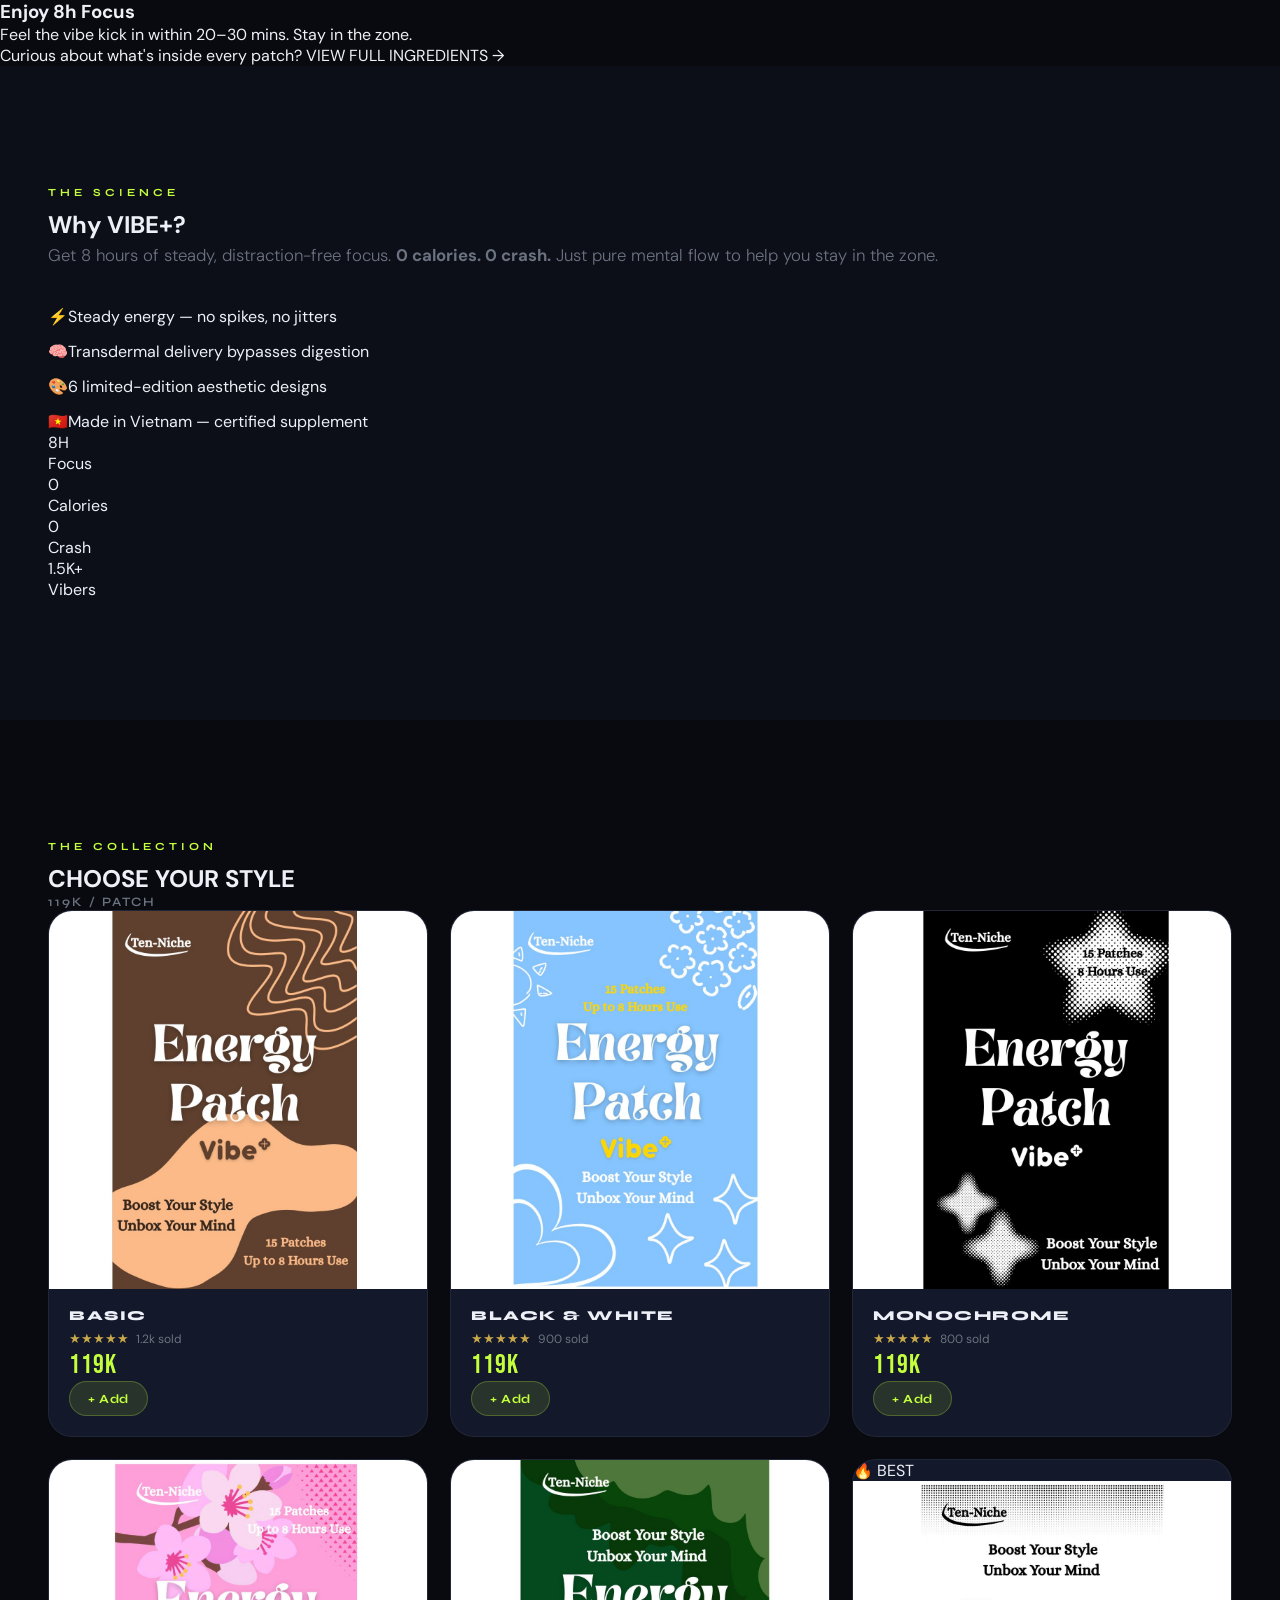
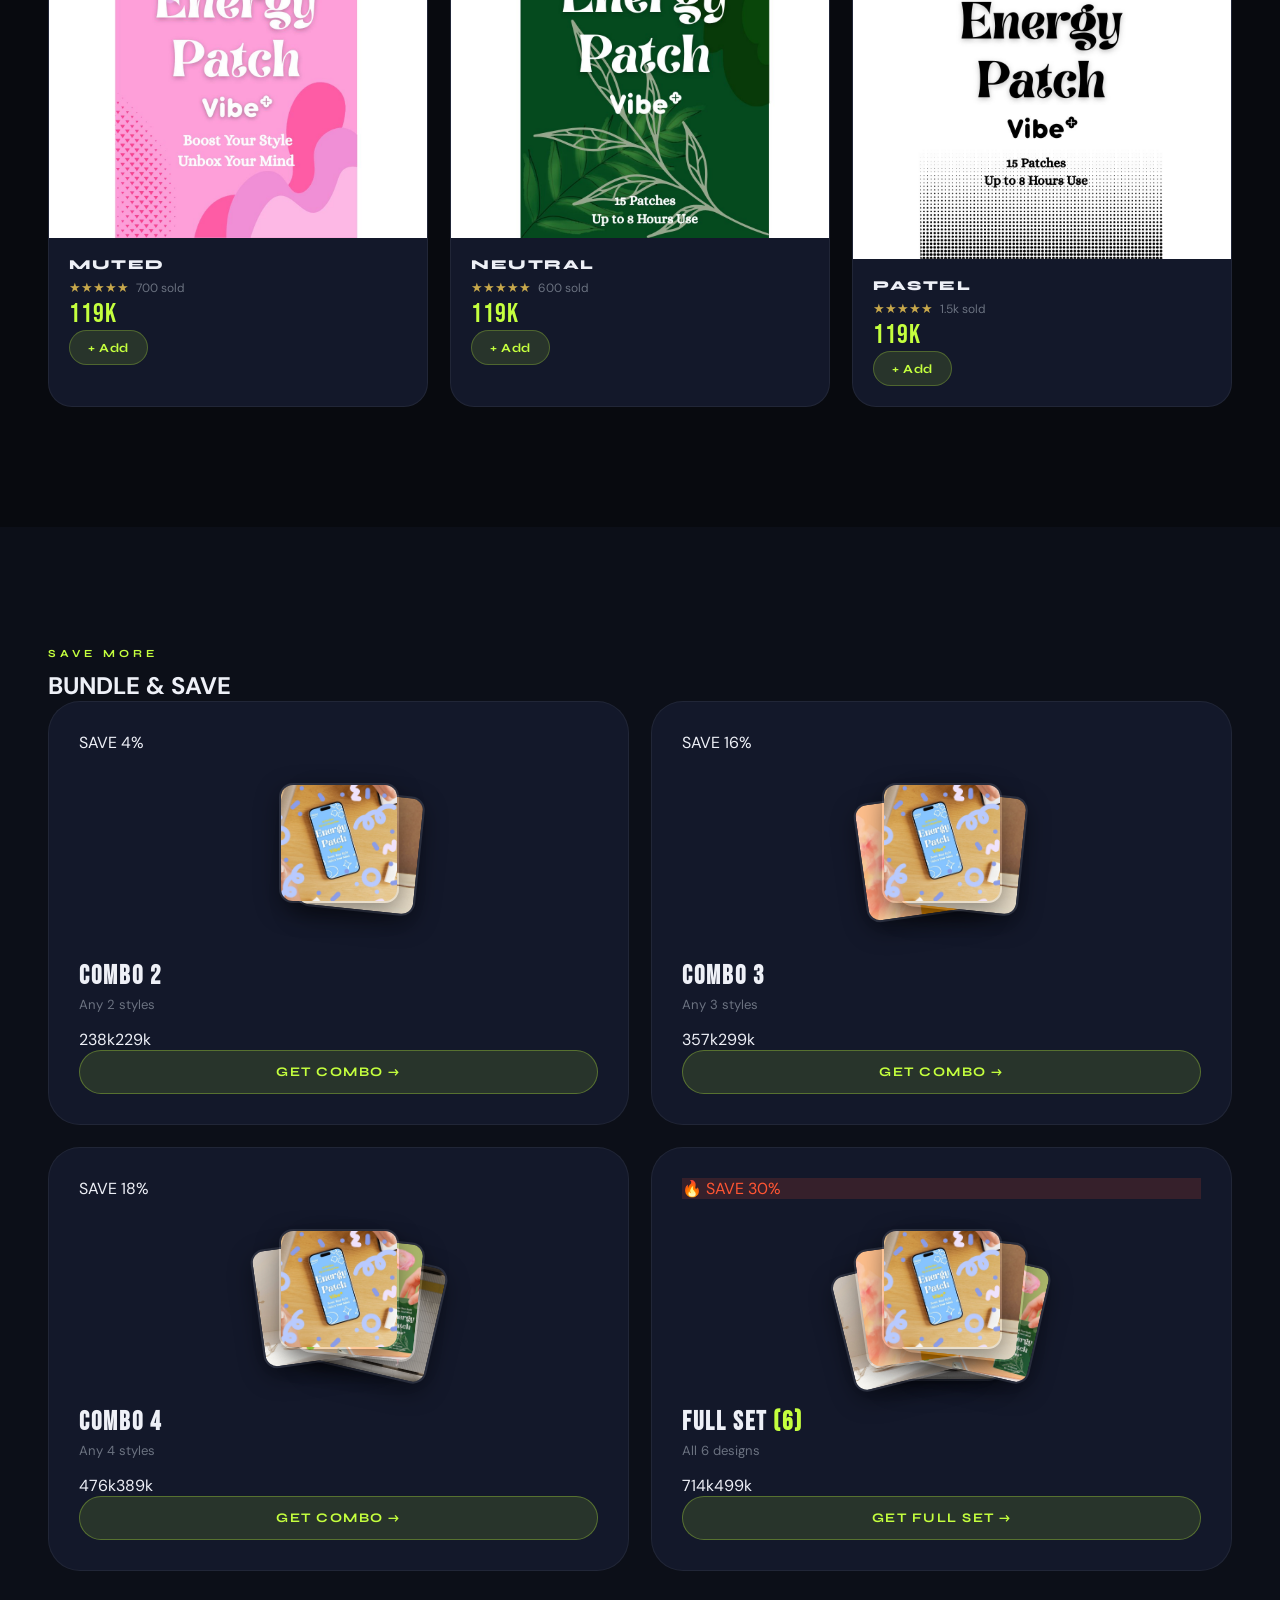
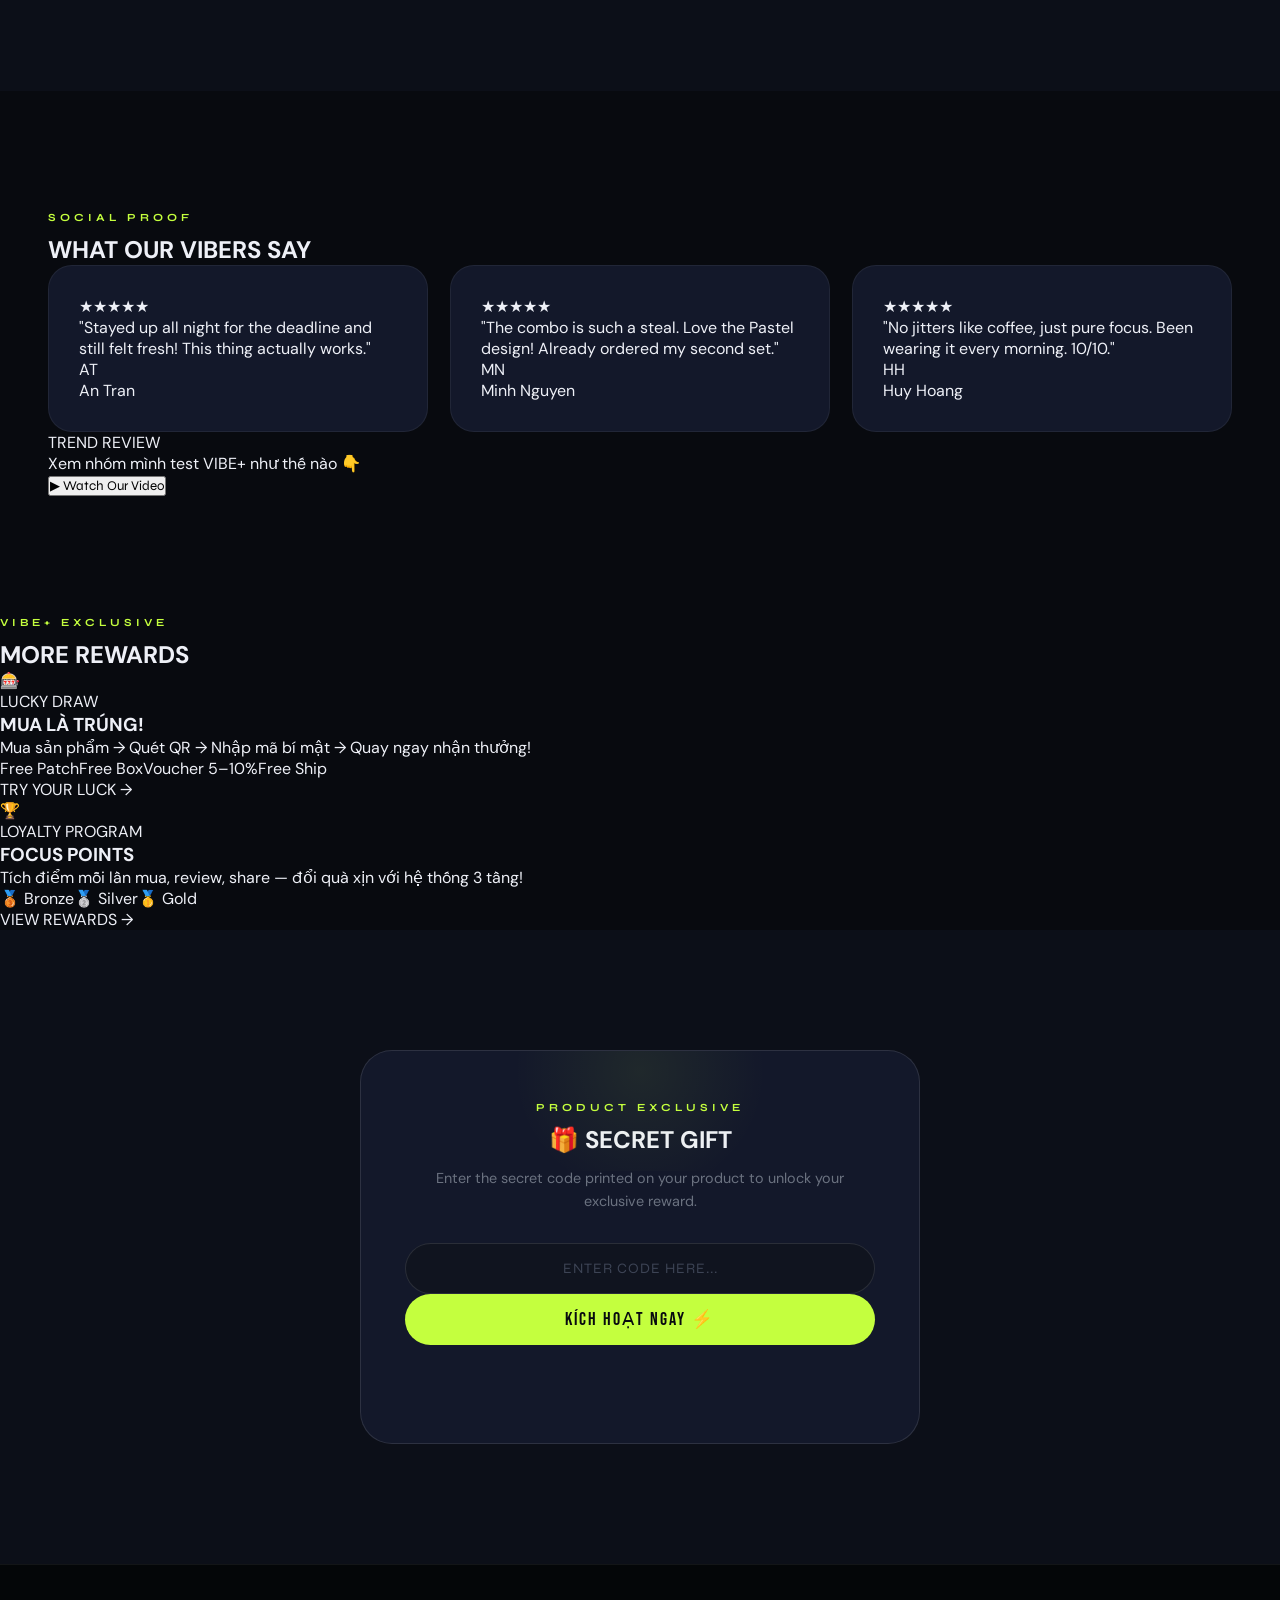
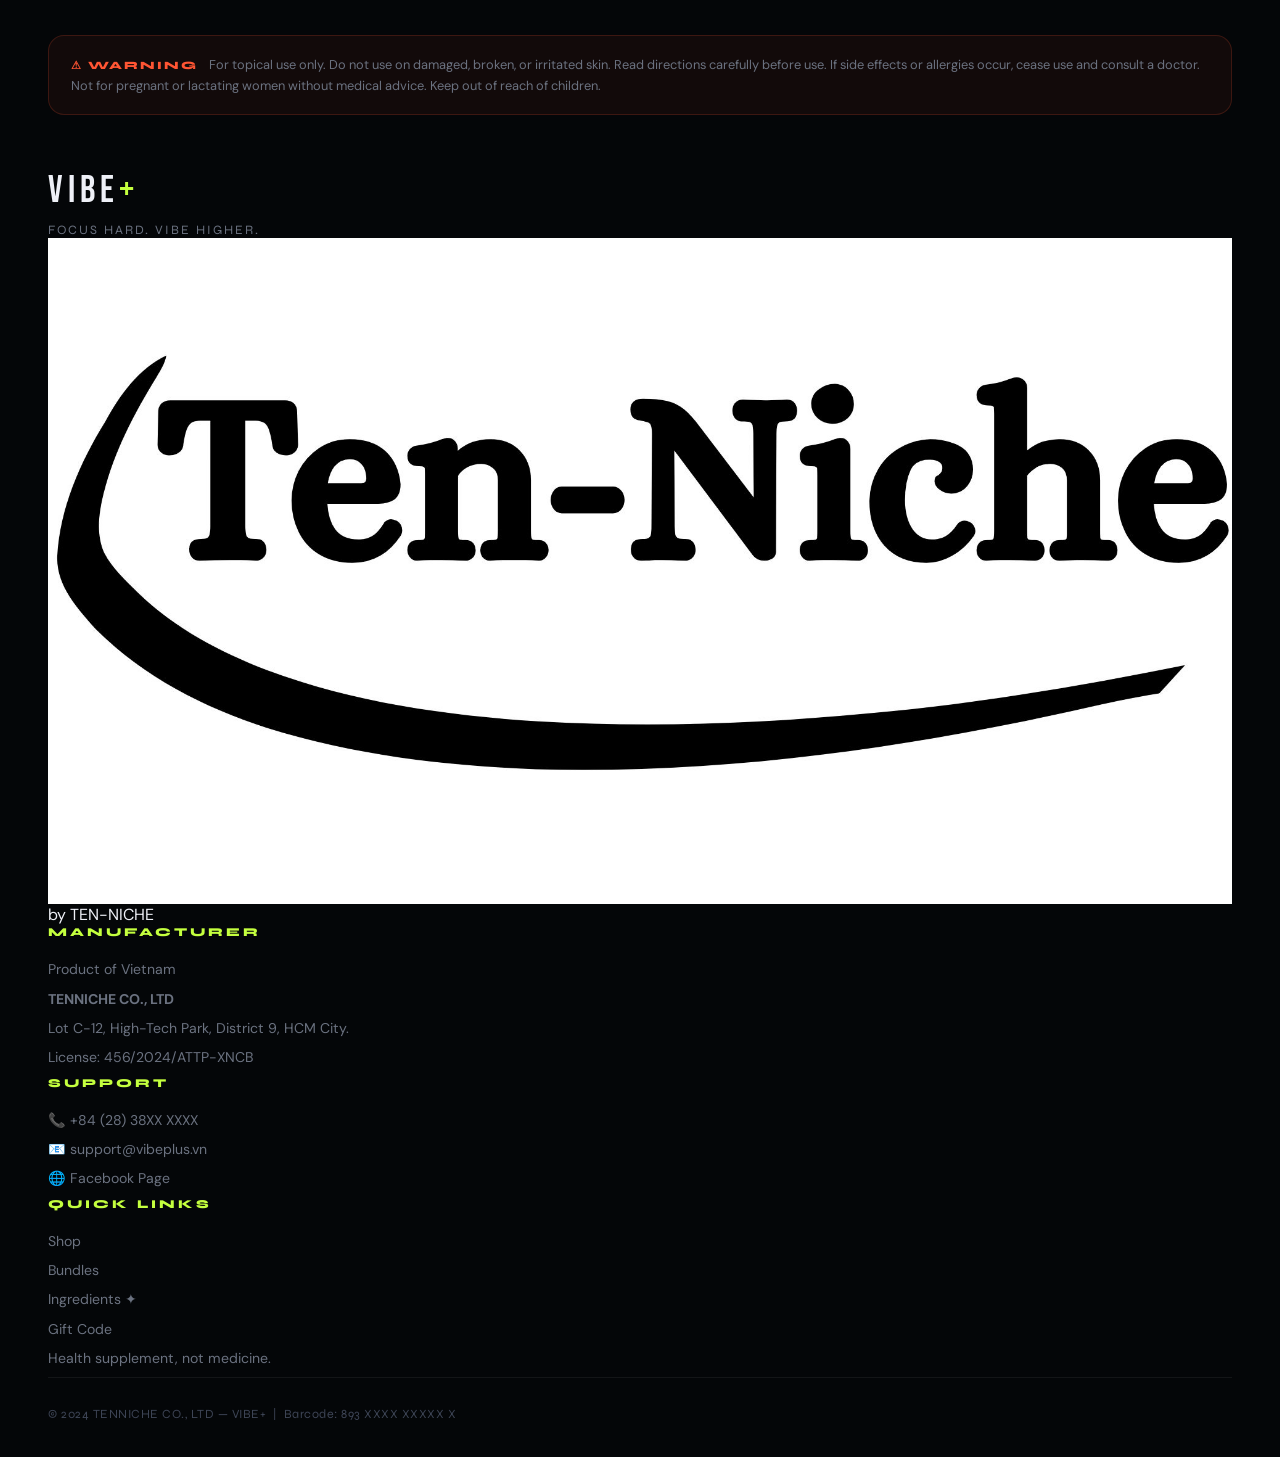
==== commit 8ad6f0e8: "Update index.html" ====
--- a/index.html
+++ b/index.html
@@ -8,8 +8,6 @@
     <link rel="stylesheet" href="style.css">
 </head>
 <body>
-
-<!-- CURSOR -->
 <div class="cursor" id="cursor"></div>
 <div class="cursor-ring" id="cursorRing"></div>
 
@@ -17,355 +15,306 @@
 <div id="cart-overlay" class="cart-overlay" onclick="closeCart()"></div>
 <div id="cart-sidebar" class="cart-sidebar">
     <div class="cart-header">
-        <div>
-            <div class="cart-header-tag">YOUR ORDER</div>
-            <h2 class="cart-title">CART</h2>
-        </div>
+        <div><div class="cart-header-tag">YOUR ORDER</div><h2 class="cart-title">CART</h2></div>
         <button class="cart-close" onclick="closeCart()">✕</button>
     </div>
-
     <div class="cart-items-area" id="cart-items-list"></div>
-
     <div class="cart-footer">
-        <div class="cart-subtotal">
-            <span>Subtotal</span>
-            <span class="cart-total-num"><span id="cart-total-price">0</span>k</span>
-        </div>
-
+        <div class="cart-subtotal"><span>Subtotal</span><span class="cart-total-num"><span id="cart-total-price">0</span>k</span></div>
         <form id="checkout-form">
-            <div class="form-group">
-                <input type="text" id="cus-name" placeholder="Full Name" required class="form-input">
-            </div>
-            <div class="form-group">
-                <input type="text" id="cus-address" placeholder="Delivery Address" required class="form-input">
-            </div>
-            <div class="form-group">
-                <input type="tel" id="cus-phone" placeholder="Phone Number" required class="form-input">
-            </div>
+            <div class="form-group"><input type="text" id="cus-name" placeholder="Full Name" required class="form-input"></div>
+            <div class="form-group"><input type="text" id="cus-address" placeholder="Delivery Address" required class="form-input"></div>
+            <div class="form-group"><input type="tel" id="cus-phone" placeholder="Phone Number" required class="form-input"></div>
             <div class="payment-row">
-                <label class="payment-opt" id="pay-cash">
-                    <input type="radio" name="payment" value="Tiền mặt" checked hidden>
-                    <span class="pay-icon">💵</span> Cash
-                </label>
-                <label class="payment-opt" id="pay-card">
-                    <input type="radio" name="payment" value="Thẻ/CK" hidden>
-                    <span class="pay-icon">💳</span> Bank Transfer
-                </label>
+                <label class="payment-opt"><input type="radio" name="payment" value="Tiền mặt" checked hidden><span>💵 Cash</span></label>
+                <label class="payment-opt"><input type="radio" name="payment" value="Thẻ/CK" hidden><span>💳 Bank Transfer</span></label>
             </div>
             <button type="submit" class="btn-confirm">CONFIRM PURCHASE →</button>
         </form>
     </div>
 </div>
 
-<!-- NAV -->
+<!-- VIDEO POPUP -->
+<div id="video-overlay" class="popup-overlay" onclick="closeVideo()">
+    <div class="popup-modal" onclick="event.stopPropagation()">
+        <button class="popup-close" onclick="closeVideo()">✕</button>
+        <div class="popup-eyebrow">TEN-NICHE × VIBE+</div>
+        <h3 class="popup-heading">TREND REVIEW</h3>
+        <div class="video-wrap">
+            <video id="review-video" controls playsinline style="width:100%;border-radius:12px;display:block;max-height:60vh;">
+                <source src="review product.mp4" type="video/mp4">
+            </video>
+        </div>
+        <p class="popup-caption">Real people. Real focus. Real results. ⚡</p>
+    </div>
+</div>
+
+<!-- LUCKY DRAW POPUP -->
+<div id="lucky-overlay" class="popup-overlay" onclick="closeLucky()">
+    <div class="popup-modal popup-wide" onclick="event.stopPropagation()">
+        <button class="popup-close" onclick="closeLucky()">✕</button>
+        <div class="popup-eyebrow">EXCLUSIVE REWARD</div>
+        <h3 class="popup-heading">🎰 MUA LÀ TRÚNG!</h3>
+        <p class="popup-sub">Nhập mã bí mật trong bao bì để nhận lượt quay thưởng</p>
+        <div class="lucky-input-row">
+            <input type="text" id="luckyCodeInput" placeholder="NHẬP MÃ BÍ MẬT..." class="lucky-input">
+            <button onclick="validateLuckyCode()" class="btn-validate">XÁC NHẬN</button>
+        </div>
+        <div id="lucky-spin-area" style="display:none">
+            <div class="wheel-wrap">
+                <div class="wheel-pointer">▼</div>
+                <canvas id="luckyWheel" width="300" height="300"></canvas>
+            </div>
+            <button id="spinBtn" class="btn-spin" onclick="spinWheel()">QUAY NGAY ⚡</button>
+        </div>
+        <div id="lucky-result" class="lucky-result"></div>
+        <div class="prize-preview">
+            <span class="prize-chip">🩹 Free Patch</span>
+            <span class="prize-chip">📦 Free Box</span>
+            <span class="prize-chip">🚚 Free Ship</span>
+            <span class="prize-chip">🏷 5% Off</span>
+            <span class="prize-chip">🏷 10% Off</span>
+        </div>
+    </div>
+</div>
+
+<!-- LOYALTY POPUP -->
+<div id="loyalty-overlay" class="popup-overlay" onclick="closeLoyalty()">
+    <div class="popup-modal popup-wide" onclick="event.stopPropagation()">
+        <button class="popup-close" onclick="closeLoyalty()">✕</button>
+        <div class="popup-eyebrow">REWARDS PROGRAM</div>
+        <h3 class="popup-heading">🏆 FOCUS POINTS</h3>
+        <div class="loyalty-tiers">
+            <div class="tier-card tier-bronze"><div class="tier-icon">🥉</div><div class="tier-name">BRONZE</div><div class="tier-pts">1,000 pts</div><div class="tier-perks">Early access & deals</div></div>
+            <div class="tier-card tier-silver"><div class="tier-icon">🥈</div><div class="tier-name">SILVER</div><div class="tier-pts">3,000 pts</div><div class="tier-perks">+5% off & priority ship</div></div>
+            <div class="tier-card tier-gold"><div class="tier-icon">🥇</div><div class="tier-name">GOLD</div><div class="tier-pts">5,000 pts</div><div class="tier-perks">Best deals + free patches</div></div>
+        </div>
+        <div class="loyalty-two-col">
+            <div>
+                <div class="loyalty-section-title">CÁCH TÍCH ĐIỂM</div>
+                <div class="earn-grid">
+                    <div class="earn-item"><span>🩹</span><span>1 patch = <b>10 pts</b></span></div>
+                    <div class="earn-item"><span>📦</span><span>1 box = <b>150 pts</b></span></div>
+                    <div class="earn-item"><span>⭐</span><span>Review = <b>+20 pts</b></span></div>
+                    <div class="earn-item"><span>📲</span><span>Share = <b>+10 pts</b></span></div>
+                </div>
+            </div>
+            <div>
+                <div class="loyalty-section-title">ĐỔI QUÀ</div>
+                <div class="redeem-list">
+                    <div class="redeem-item"><span class="redeem-pts">150 pts</span><span>→ Voucher 5%</span></div>
+                    <div class="redeem-item"><span class="redeem-pts">250 pts</span><span>→ Free Patch 🩹</span></div>
+                    <div class="redeem-item"><span class="redeem-pts">500 pts</span><span>→ Free Box 🎁</span></div>
+                </div>
+            </div>
+        </div>
+    </div>
+</div>
+
+<!-- NAVBAR -->
 <nav id="navbar">
     <div class="nav-logo">VIBE<span class="logo-plus">+</span></div>
     <div class="nav-links">
+        <a href="#how-it-works">HOW IT WORKS</a>
         <a href="#products-grid">SHOP</a>
         <a href="#bundles">BUNDLES</a>
+        <a href="ingredients.html" class="nav-ing">INGREDIENTS ✦</a>
         <a href="#reviews">REVIEWS</a>
     </div>
     <div class="nav-right">
-        <a href="https://www.facebook.com/profile.php?id=61578541236556" target="_blank" class="nav-link-icon">
-            <svg width="18" height="18" viewBox="0 0 24 24" fill="currentColor"><path d="M18 2h-3a5 5 0 00-5 5v3H7v4h3v8h4v-8h3l1-4h-4V7a1 1 0 011-1h3z"/></svg>
+        <a href="https://www.facebook.com/profile.php?id=61578541236556" target="_blank" class="nav-fb">
+            <svg width="17" height="17" viewBox="0 0 24 24" fill="currentColor"><path d="M18 2h-3a5 5 0 00-5 5v3H7v4h3v8h4v-8h3l1-4h-4V7a1 1 0 011-1h3z"/></svg>
         </a>
         <button class="btn-cart" onclick="openCart()">
-            <svg width="18" height="18" viewBox="0 0 24 24" fill="none" stroke="currentColor" stroke-width="2"><circle cx="9" cy="21" r="1"/><circle cx="20" cy="21" r="1"/><path d="M1 1h4l2.68 13.39a2 2 0 002 1.61h9.72a2 2 0 002-1.61L23 6H6"/></svg>
+            <svg width="16" height="16" viewBox="0 0 24 24" fill="none" stroke="currentColor" stroke-width="2"><circle cx="9" cy="21" r="1"/><circle cx="20" cy="21" r="1"/><path d="M1 1h4l2.68 13.39a2 2 0 002 1.61h9.72a2 2 0 002-1.61L23 6H6"/></svg>
             <span id="cart-count" class="cart-badge">0</span>
         </button>
     </div>
 </nav>
 
+<!-- FLASH BAR -->
+<div class="flash-bar">
+    <span class="flash-dot"></span>
+    ⚡ STUDY NIGHT FLASH SALE — 10PM đến 2AM — Còn lại: <strong id="flash-countdown">--:--:--</strong>
+    <span class="flash-tag">LIMITED</span>
+</div>
+
 <!-- HERO -->
 <header class="hero">
-    <div class="hero-glow hero-glow-1"></div>
-    <div class="hero-glow hero-glow-2"></div>
+    <div class="hero-glow-bg"></div>
+    <div class="hero-grid-bg"></div>
     <div class="hero-content">
-        <div class="flash-badge">
-            <span class="flash-dot"></span>
-            FLASH SALE — ENDS IN: <span id="countdown" class="countdown-num">02:00:00</span>
+        <div class="hero-brand-badge">
+            <img src="Ten-Niche (1).jpg" alt="Ten-Niche" class="brand-logo" onerror="this.style.display='none'">
+            <span>TEN-NICHE × VIBE+</span>
         </div>
         <p class="hero-eyebrow">TRANSDERMAL ENERGY SYSTEM</p>
         <h1 class="hero-title">
-            <span class="hero-title-stroke">ENERGY</span><br>
-            <span class="hero-title-fill">PATCH</span>
+            <span class="ht-stroke">ENERGY</span><br>
+            <span class="ht-fill">PATCH</span>
         </h1>
         <p class="hero-sub">Boost Your Style,<br>Unbox Your Mind.</p>
+        <div class="hero-flash-inline">
+            <span class="flash-dot"></span>
+            FLASH SALE ENDS: <span id="countdown" class="countdown-num">02:00:00</span>
+        </div>
         <div class="hero-cta-row">
-            <button class="btn-primary" onclick="document.getElementById('products-grid').scrollIntoView({behavior:'smooth'})">
-                SHOP NOW <span class="btn-arrow">→</span>
-            </button>
-            <button class="btn-ghost" onclick="document.getElementById('how-it-works').scrollIntoView({behavior:'smooth'})">
-                HOW IT WORKS
-            </button>
+            <button class="btn-primary" onclick="document.getElementById('products-grid').scrollIntoView({behavior:'smooth'})">SHOP NOW →</button>
+            <button class="btn-outline" onclick="openVideo()"><span class="play-dot">▶</span> Watch Review</button>
         </div>
         <div class="hero-pills">
-            <div class="hero-pill"><span class="pill-dot"></span> 8h Focus</div>
-            <div class="hero-pill"><span class="pill-dot"></span> 0 Calories</div>
-            <div class="hero-pill"><span class="pill-dot"></span> 0 Crash</div>
+            <span class="hero-pill"><span class="pill-dot"></span>8h Focus</span>
+            <span class="hero-pill"><span class="pill-dot"></span>0 Calories</span>
+            <span class="hero-pill"><span class="pill-dot"></span>0 Crash</span>
+            <a href="ingredients.html" class="hero-pill hero-pill-gold"><span class="pill-dot gold"></span>Ingredients →</a>
         </div>
     </div>
     <div class="hero-visual">
         <div class="hero-ring-outer"></div>
         <div class="hero-ring-inner"></div>
         <div class="hero-img-wrap">
-            <img src="1.jpg" alt="VIBE+ Energy Patch" class="hero-img">
-        </div>
-        <div class="hero-float-badge hero-float-1">⚡ Pure Focus</div>
-        <div class="hero-float-badge hero-float-2">🏆 1.2k+ Sold</div>
+            <img src="1.jpg" alt="VIBE+" class="hero-img">
+        </div>
+        <div class="hero-float hf-1">⚡ Pure Focus</div>
+        <div class="hero-float hf-2">🏆 1.5k+ Sold</div>
     </div>
 </header>
 
+<!-- HOW IT WORKS -->
+<section class="how-section" id="how-it-works">
+    <div class="section-inner">
+        <div class="section-head center">
+            <p class="section-tag">USAGE GUIDE</p>
+            <h2>3 SIMPLE <span class="text-gold">STEPS</span></h2>
+        </div>
+        <div class="steps-grid">
+            <div class="step-card">
+                <div class="step-img-wrap">
+                    <img src="Peel the Patch from the backing sheet.html" alt="Step 1" onerror="this.style.display='none';this.nextElementSibling.style.display='flex'">
+                    <div class="step-fallback" style="display:none">01</div>
+                </div>
+                <div class="step-badge">STEP 01</div>
+                <h3 class="step-title">Peel the Patch</h3>
+                <p class="step-desc">Remove the backing sheet carefully with clean, dry hands.</p>
+            </div>
+            <div class="step-card step-mid">
+                <div class="step-img-wrap">
+                    <img src="Place on a hairless area of skin.webp" alt="Step 2" onerror="this.style.display='none';this.nextElementSibling.style.display='flex'">
+                    <div class="step-fallback" style="display:none">02</div>
+                </div>
+                <div class="step-badge">STEP 02</div>
+                <h3 class="step-title">Place on Skin</h3>
+                <p class="step-desc">Apply to a clean, hairless area — inner wrist or upper arm.</p>
+            </div>
+            <div class="step-card">
+                <div class="step-img-wrap">
+                    <img src="Enjoy up to 8 hours of sustained focus. Stay in the zone!.html" alt="Step 3" onerror="this.style.display='none';this.nextElementSibling.style.display='flex'">
+                    <div class="step-fallback" style="display:none">03</div>
+                </div>
+                <div class="step-badge">STEP 03</div>
+                <h3 class="step-title">Enjoy 8h Focus</h3>
+                <p class="step-desc">Feel the vibe kick in within 20–30 mins. Stay in the zone.</p>
+            </div>
+        </div>
+        <div class="ing-cta-bar">
+            <span>Curious about what's inside every patch?</span>
+            <a href="ingredients.html" class="btn-ing">VIEW FULL INGREDIENTS →</a>
+        </div>
+    </div>
+</section>
+
 <!-- WHY VIBE+ -->
-<section class="why-section" id="how-it-works">
-    <div class="why-inner">
-        <div class="why-left">
+<section class="why-section">
+    <div class="section-inner why-grid">
+        <div>
             <p class="section-tag">THE SCIENCE</p>
-            <h2>Why <span class="text-accent">VIBE+?</span></h2>
-            <p class="why-desc">Get 8 hours of steady, distraction-free focus that keeps up with your grind. <strong>0 calories. 0 crash.</strong> Just pure mental flow to help you stay in the zone.</p>
+            <h2>Why <span class="text-gold">VIBE+?</span></h2>
+            <p class="why-desc">Get 8 hours of steady, distraction-free focus. <strong>0 calories. 0 crash.</strong> Just pure mental flow to help you stay in the zone.</p>
             <div class="why-highlights">
-                <div class="highlight-row"><span class="h-icon">⚡</span><span>Steady energy — no spikes, no jitters</span></div>
-                <div class="highlight-row"><span class="h-icon">🧠</span><span>Transdermal delivery, bypasses digestion</span></div>
-                <div class="highlight-row"><span class="h-icon">🎨</span><span>6 limited-edition aesthetic designs</span></div>
-                <div class="highlight-row"><span class="h-icon">🇻🇳</span><span>Made in Vietnam — certified supplement</span></div>
-            </div>
-        </div>
-        <div class="why-right">
-            <p class="section-tag">HOW IT WORKS</p>
-            <div class="steps-list">
-                <div class="step-item">
-                    <div class="step-num-big">01</div>
-                    <div class="step-body">
-                        <h3>Peel the Patch</h3>
-                        <p>Remove the backing to expose the adhesive layer. Handle with clean, dry hands.</p>
-                    </div>
-                </div>
-                <div class="step-item">
-                    <div class="step-num-big">02</div>
-                    <div class="step-body">
-                        <h3>Place on Skin</h3>
-                        <p>Apply to clean skin on the inner wrist, upper arm, or shoulder for optimal absorption.</p>
-                    </div>
-                </div>
-                <div class="step-item">
-                    <div class="step-num-big">03</div>
-                    <div class="step-body">
-                        <h3>Enjoy 8h Focus</h3>
-                        <p>Active ingredients absorb steadily into the bloodstream. Feel the vibe kick in.</p>
-                    </div>
-                </div>
-            </div>
+                <div class="hl-row"><span>⚡</span><span>Steady energy — no spikes, no jitters</span></div>
+                <div class="hl-row"><span>🧠</span><span>Transdermal delivery bypasses digestion</span></div>
+                <div class="hl-row"><span>🎨</span><span>6 limited-edition aesthetic designs</span></div>
+                <div class="hl-row"><span>🇻🇳</span><span>Made in Vietnam — certified supplement</span></div>
+            </div>
+        </div>
+        <div class="stat-cards">
+            <div class="stat-card"><div class="stat-num">8H</div><div class="stat-label">Focus</div></div>
+            <div class="stat-card"><div class="stat-num">0</div><div class="stat-label">Calories</div></div>
+            <div class="stat-card"><div class="stat-num">0</div><div class="stat-label">Crash</div></div>
+            <div class="stat-card stat-gold"><div class="stat-num">1.5K+</div><div class="stat-label">Vibers</div></div>
         </div>
     </div>
 </section>
 
 <!-- PRODUCTS -->
 <section class="products-section" id="products-grid">
-    <div class="products-inner">
-        <div class="products-header">
-            <div>
-                <p class="section-tag">THE COLLECTION</p>
-                <h2>CHOOSE YOUR <span class="text-accent">STYLE</span></h2>
-            </div>
-            <p class="products-sub">All patches — 119k each</p>
+    <div class="section-inner">
+        <div class="section-head split">
+            <div><p class="section-tag">THE COLLECTION</p><h2>CHOOSE YOUR <span class="text-gold">STYLE</span></h2></div>
+            <p class="products-sub">119k / patch</p>
         </div>
         <div class="grid">
-            <div class="card">
-                <div class="card-img-wrap"><img src="1.jpg" alt="BASIC" onclick="openLightbox(this.src)"></div>
-                <div class="card-info">
-                    <h3 class="card-name">BASIC</h3>
-                    <div class="card-stars">★★★★★ <span class="card-sold">1.2k sold</span></div>
-                    <div class="card-footer">
-                        <span class="price">119k</span>
-                        <button class="btn-add" onclick="addToCart('BASIC',119)">+ Add</button>
-                    </div>
-                </div>
-            </div>
-            <div class="card">
-                <div class="card-img-wrap"><img src="2.jpg" alt="B&W" onclick="openLightbox(this.src)"></div>
-                <div class="card-info">
-                    <h3 class="card-name">BLACK & WHITE</h3>
-                    <div class="card-stars">★★★★★ <span class="card-sold">900 sold</span></div>
-                    <div class="card-footer">
-                        <span class="price">119k</span>
-                        <button class="btn-add" onclick="addToCart('B&W',119)">+ Add</button>
-                    </div>
-                </div>
-            </div>
-            <div class="card">
-                <div class="card-img-wrap"><img src="3.jpg" alt="MONOCHROME" onclick="openLightbox(this.src)"></div>
-                <div class="card-info">
-                    <h3 class="card-name">MONOCHROME</h3>
-                    <div class="card-stars">★★★★★ <span class="card-sold">800 sold</span></div>
-                    <div class="card-footer">
-                        <span class="price">119k</span>
-                        <button class="btn-add" onclick="addToCart('MONO',119)">+ Add</button>
-                    </div>
-                </div>
-            </div>
-            <div class="card">
-                <div class="card-img-wrap"><img src="4.jpg" alt="MUTED" onclick="openLightbox(this.src)"></div>
-                <div class="card-info">
-                    <h3 class="card-name">MUTED</h3>
-                    <div class="card-stars">★★★★★ <span class="card-sold">700 sold</span></div>
-                    <div class="card-footer">
-                        <span class="price">119k</span>
-                        <button class="btn-add" onclick="addToCart('MUTED',119)">+ Add</button>
-                    </div>
-                </div>
-            </div>
-            <div class="card">
-                <div class="card-img-wrap"><img src="5.jpg" alt="NEUTRAL" onclick="openLightbox(this.src)"></div>
-                <div class="card-info">
-                    <h3 class="card-name">NEUTRAL</h3>
-                    <div class="card-stars">★★★★★ <span class="card-sold">600 sold</span></div>
-                    <div class="card-footer">
-                        <span class="price">119k</span>
-                        <button class="btn-add" onclick="addToCart('NEUTRAL',119)">+ Add</button>
-                    </div>
-                </div>
-            </div>
-            <div class="card card-hot">
-                <div class="card-hot-badge">🔥 BEST</div>
-                <div class="card-img-wrap"><img src="6.jpg" alt="PASTEL" onclick="openLightbox(this.src)"></div>
-                <div class="card-info">
-                    <h3 class="card-name">PASTEL</h3>
-                    <div class="card-stars">★★★★★ <span class="card-sold">1.5k sold</span></div>
-                    <div class="card-footer">
-                        <span class="price">119k</span>
-                        <button class="btn-add" onclick="addToCart('PASTEL',119)">+ Add</button>
-                    </div>
-                </div>
-            </div>
+            <div class="card"><div class="card-img-wrap"><img src="1.jpg" onclick="openLightbox(this.src)"></div><div class="card-info"><h3 class="card-name">BASIC</h3><div class="card-stars">★★★★★ <span class="card-sold">1.2k sold</span></div><div class="card-footer-row"><span class="price">119k</span><button class="btn-add" onclick="addToCart('BASIC',119)">+ Add</button></div></div></div>
+            <div class="card"><div class="card-img-wrap"><img src="2.jpg" onclick="openLightbox(this.src)"></div><div class="card-info"><h3 class="card-name">BLACK & WHITE</h3><div class="card-stars">★★★★★ <span class="card-sold">900 sold</span></div><div class="card-footer-row"><span class="price">119k</span><button class="btn-add" onclick="addToCart('B&W',119)">+ Add</button></div></div></div>
+            <div class="card"><div class="card-img-wrap"><img src="3.jpg" onclick="openLightbox(this.src)"></div><div class="card-info"><h3 class="card-name">MONOCHROME</h3><div class="card-stars">★★★★★ <span class="card-sold">800 sold</span></div><div class="card-footer-row"><span class="price">119k</span><button class="btn-add" onclick="addToCart('MONO',119)">+ Add</button></div></div></div>
+            <div class="card"><div class="card-img-wrap"><img src="4.jpg" onclick="openLightbox(this.src)"></div><div class="card-info"><h3 class="card-name">MUTED</h3><div class="card-stars">★★★★★ <span class="card-sold">700 sold</span></div><div class="card-footer-row"><span class="price">119k</span><button class="btn-add" onclick="addToCart('MUTED',119)">+ Add</button></div></div></div>
+            <div class="card"><div class="card-img-wrap"><img src="5.jpg" onclick="openLightbox(this.src)"></div><div class="card-info"><h3 class="card-name">NEUTRAL</h3><div class="card-stars">★★★★★ <span class="card-sold">600 sold</span></div><div class="card-footer-row"><span class="price">119k</span><button class="btn-add" onclick="addToCart('NEUTRAL',119)">+ Add</button></div></div></div>
+            <div class="card card-best"><div class="card-best-badge">🔥 BEST</div><div class="card-img-wrap"><img src="6.jpg" onclick="openLightbox(this.src)"></div><div class="card-info"><h3 class="card-name">PASTEL</h3><div class="card-stars">★★★★★ <span class="card-sold">1.5k sold</span></div><div class="card-footer-row"><span class="price">119k</span><button class="btn-add" onclick="addToCart('PASTEL',119)">+ Add</button></div></div></div>
         </div>
     </div>
 </section>
 
 <!-- BUNDLES -->
 <section class="bundles-section" id="bundles">
-    <div class="bundles-inner">
-        <div class="bundles-header">
-            <div>
-                <p class="section-tag">SAVE MORE</p>
-                <h2>BUNDLE <span class="text-accent">&amp; SAVE</span></h2>
-            </div>
-        </div>
+    <div class="section-inner">
+        <div class="section-head"><p class="section-tag">SAVE MORE</p><h2>BUNDLE <span class="text-gold">&amp; SAVE</span></h2></div>
         <div class="bundles-grid">
-
-            <div class="bundle-card">
-                <div class="bundle-discount-tag">SAVE 4%</div>
-                <div class="stack">
-                    <img src="Basic.jpg" onclick="openLightbox(this.src)">
-                    <img src="Black_White.jpg" onclick="openLightbox(this.src)">
-                </div>
-                <div class="bundle-info">
-                    <h3 class="bundle-name">COMBO 2</h3>
-                    <p class="bundle-desc">Pick any 2 styles</p>
-                    <div class="bundle-price-row">
-                        <span class="bundle-price-old">238k</span>
-                        <span class="bundle-price">229k</span>
-                    </div>
-                    <button class="btn-bundle" onclick="addToCart('Combo 2', 229)">GET COMBO →</button>
-                </div>
-            </div>
-
-            <div class="bundle-card">
-                <div class="bundle-discount-tag">SAVE 16%</div>
-                <div class="stack">
-                    <img src="Basic.jpg" onclick="openLightbox(this.src)">
-                    <img src="Black_White.jpg" onclick="openLightbox(this.src)">
-                    <img src="Monochrome.jpg" onclick="openLightbox(this.src)">
-                </div>
-                <div class="bundle-info">
-                    <h3 class="bundle-name">COMBO 3</h3>
-                    <p class="bundle-desc">Pick any 3 styles</p>
-                    <div class="bundle-price-row">
-                        <span class="bundle-price-old">357k</span>
-                        <span class="bundle-price">299k</span>
-                    </div>
-                    <button class="btn-bundle" onclick="addToCart('Combo 3', 299)">GET COMBO →</button>
-                </div>
-            </div>
-
-            <div class="bundle-card">
-                <div class="bundle-discount-tag">SAVE 18%</div>
-                <div class="stack">
-                    <img src="Basic.jpg" onclick="openLightbox(this.src)">
-                    <img src="Muted.jpg" onclick="openLightbox(this.src)">
-                    <img src="Neutral.jpg" onclick="openLightbox(this.src)">
-                    <img src="Pastel.jpg" onclick="openLightbox(this.src)">
-                </div>
-                <div class="bundle-info">
-                    <h3 class="bundle-name">COMBO 4</h3>
-                    <p class="bundle-desc">Pick any 4 styles</p>
-                    <div class="bundle-price-row">
-                        <span class="bundle-price-old">476k</span>
-                        <span class="bundle-price">389k</span>
-                    </div>
-                    <button class="btn-bundle" onclick="addToCart('Combo 4', 389)">GET COMBO →</button>
-                </div>
-            </div>
-
-            <div class="bundle-card bundle-card-featured">
-                <div class="bundle-discount-tag bundle-tag-hot">🔥 SAVE 30%</div>
-                <div class="stack">
-                    <img src="Basic.jpg" onclick="openLightbox(this.src)">
-                    <img src="Black_White.jpg" onclick="openLightbox(this.src)">
-                    <img src="Monochrome.jpg" onclick="openLightbox(this.src)">
-                    <img src="Muted.jpg" onclick="openLightbox(this.src)">
-                    <img src="Neutral.jpg" onclick="openLightbox(this.src)">
-                    <img src="Pastel.jpg" onclick="openLightbox(this.src)">
-                </div>
-                <div class="bundle-info">
-                    <h3 class="bundle-name">FULL SET <span class="bundle-count">(6)</span></h3>
-                    <p class="bundle-desc">All 6 exclusive designs</p>
-                    <div class="bundle-price-row">
-                        <span class="bundle-price-old">714k</span>
-                        <span class="bundle-price bundle-price-big">499k</span>
-                    </div>
-                    <button class="btn-bundle btn-bundle-featured" onclick="addToCart('Full Set', 499)">GET FULL SET →</button>
-                </div>
-            </div>
-
-        </div>
-    </div>
-</section>
-
-<!-- LIGHTBOX -->
-<div id="lightbox" class="lightbox" onclick="this.style.display='none'">
-    <span class="close-lightbox">✕</span>
-    <img class="lightbox-content" id="lightbox-img">
-</div>
+            <div class="bundle-card"><div class="bundle-tag">SAVE 4%</div><div class="stack"><img src="Basic.jpg" onclick="openLightbox(this.src)"><img src="Black_White.jpg" onclick="openLightbox(this.src)"></div><h3 class="bundle-name">COMBO 2</h3><p class="bundle-desc">Any 2 styles</p><div class="bundle-prices"><span class="b-old">238k</span><span class="b-price">229k</span></div><button class="btn-bundle" onclick="addToCart('Combo 2',229)">GET COMBO →</button></div>
+            <div class="bundle-card"><div class="bundle-tag">SAVE 16%</div><div class="stack"><img src="Basic.jpg" onclick="openLightbox(this.src)"><img src="Black_White.jpg" onclick="openLightbox(this.src)"><img src="Monochrome.jpg" onclick="openLightbox(this.src)"></div><h3 class="bundle-name">COMBO 3</h3><p class="bundle-desc">Any 3 styles</p><div class="bundle-prices"><span class="b-old">357k</span><span class="b-price">299k</span></div><button class="btn-bundle" onclick="addToCart('Combo 3',299)">GET COMBO →</button></div>
+            <div class="bundle-card"><div class="bundle-tag">SAVE 18%</div><div class="stack"><img src="Basic.jpg" onclick="openLightbox(this.src)"><img src="Muted.jpg" onclick="openLightbox(this.src)"><img src="Neutral.jpg" onclick="openLightbox(this.src)"><img src="Pastel.jpg" onclick="openLightbox(this.src)"></div><h3 class="bundle-name">COMBO 4</h3><p class="bundle-desc">Any 4 styles</p><div class="bundle-prices"><span class="b-old">476k</span><span class="b-price">389k</span></div><button class="btn-bundle" onclick="addToCart('Combo 4',389)">GET COMBO →</button></div>
+            <div class="bundle-card bundle-featured"><div class="bundle-tag bundle-tag-hot">🔥 SAVE 30%</div><div class="stack"><img src="Basic.jpg" onclick="openLightbox(this.src)"><img src="Black_White.jpg" onclick="openLightbox(this.src)"><img src="Monochrome.jpg" onclick="openLightbox(this.src)"><img src="Muted.jpg" onclick="openLightbox(this.src)"><img src="Neutral.jpg" onclick="openLightbox(this.src)"><img src="Pastel.jpg" onclick="openLightbox(this.src)"></div><h3 class="bundle-name">FULL SET <span class="bundle-count">(6)</span></h3><p class="bundle-desc">All 6 designs</p><div class="bundle-prices"><span class="b-old">714k</span><span class="b-price b-big">499k</span></div><button class="btn-bundle btn-bundle-feat" onclick="addToCart('Full Set',499)">GET FULL SET →</button></div>
+        </div>
+    </div>
+</section>
+
+<div id="lightbox" class="lightbox" onclick="this.style.display='none'"><span class="lb-close">✕</span><img class="lb-img" id="lightbox-img"></div>
 
 <!-- REVIEWS -->
 <section class="reviews-section" id="reviews">
-    <div class="reviews-inner">
-        <p class="section-tag" style="text-align:center">SOCIAL PROOF</p>
-        <h2 style="text-align:center">WHAT OUR <span class="text-accent">VIBERS</span> SAY</h2>
+    <div class="section-inner">
+        <div class="section-head center"><p class="section-tag">SOCIAL PROOF</p><h2>WHAT OUR <span class="text-gold">VIBERS</span> SAY</h2></div>
         <div class="reviews-grid">
-            <div class="review-card">
-                <div class="review-stars">★★★★★</div>
-                <p class="review-text">"Stayed up all night for the deadline and still felt fresh! This thing actually works."</p>
-                <div class="review-author">
-                    <div class="review-avatar">AT</div>
-                    <span>An Tran</span>
-                </div>
-            </div>
-            <div class="review-card review-card-featured">
-                <div class="review-stars">★★★★★</div>
-                <p class="review-text">"The combo is such a steal. Love the Pastel design! Already ordered my second set."</p>
-                <div class="review-author">
-                    <div class="review-avatar">MN</div>
-                    <span>Minh Nguyen</span>
-                </div>
-            </div>
-            <div class="review-card">
-                <div class="review-stars">★★★★★</div>
-                <p class="review-text">"No jitters like coffee, just pure focus. Been wearing it every morning for 2 weeks. 10/10."</p>
-                <div class="review-author">
-                    <div class="review-avatar">HH</div>
-                    <span>Huy Hoang</span>
-                </div>
+            <div class="review-card"><div class="r-stars">★★★★★</div><p class="r-text">"Stayed up all night for the deadline and still felt fresh! This thing actually works."</p><div class="r-author"><div class="r-avatar">AT</div><span>An Tran</span></div></div>
+            <div class="review-card review-feat"><div class="r-stars">★★★★★</div><p class="r-text">"The combo is such a steal. Love the Pastel design! Already ordered my second set."</p><div class="r-author"><div class="r-avatar">MN</div><span>Minh Nguyen</span></div></div>
+            <div class="review-card"><div class="r-stars">★★★★★</div><p class="r-text">"No jitters like coffee, just pure focus. Been wearing it every morning. 10/10."</p><div class="r-author"><div class="r-avatar">HH</div><span>Huy Hoang</span></div></div>
+        </div>
+        <div class="video-cta-bar">
+            <div><div class="vcta-tag">TREND REVIEW</div><p class="vcta-text">Xem nhóm mình test VIBE+ như thế nào 👇</p></div>
+            <button class="btn-watch" onclick="openVideo()"><span class="watch-play">▶</span> Watch Our Video</button>
+        </div>
+    </div>
+</section>
+
+<!-- PERKS: Lucky Draw + Loyalty -->
+<section class="perks-section">
+    <div class="section-inner">
+        <div class="section-head center"><p class="section-tag">VIBE+ EXCLUSIVE</p><h2>MORE <span class="text-gold">REWARDS</span></h2></div>
+        <div class="perks-grid">
+            <div class="perk-card perk-lucky" onclick="openLucky()">
+                <div class="perk-glow perk-glow-red"></div>
+                <div class="perk-top"><div class="perk-icon">🎰</div><div class="perk-label">LUCKY DRAW</div></div>
+                <h3 class="perk-title">MUA LÀ TRÚNG!</h3>
+                <p class="perk-desc">Mua sản phẩm → Quét QR → Nhập mã bí mật → Quay ngay nhận thưởng!</p>
+                <div class="perk-chips"><span>Free Patch</span><span>Free Box</span><span>Voucher 5–10%</span><span>Free Ship</span></div>
+                <div class="perk-cta">TRY YOUR LUCK →</div>
+            </div>
+            <div class="perk-card perk-loyalty" onclick="openLoyalty()">
+                <div class="perk-glow perk-glow-gold"></div>
+                <div class="perk-top"><div class="perk-icon">🏆</div><div class="perk-label">LOYALTY PROGRAM</div></div>
+                <h3 class="perk-title">FOCUS POINTS</h3>
+                <p class="perk-desc">Tích điểm mỗi lần mua, review, share — đổi quà xịn với hệ thống 3 tầng!</p>
+                <div class="perk-chips"><span>🥉 Bronze</span><span>🥈 Silver</span><span>🥇 Gold</span></div>
+                <div class="perk-cta">VIEW REWARDS →</div>
             </div>
         </div>
     </div>
@@ -376,12 +325,10 @@
     <div class="gift-inner">
         <div class="gift-card">
             <div class="gift-glow"></div>
-            <p class="section-tag" style="text-align:center">EXCLUSIVE</p>
-            <h2 style="text-align:center">🎁 SECRET <span class="text-accent">GIFT</span></h2>
+            <p class="section-tag" style="text-align:center">PRODUCT EXCLUSIVE</p>
+            <h2 class="gift-title">🎁 SECRET <span class="text-gold">GIFT</span></h2>
             <p class="gift-desc">Enter the secret code printed on your product to unlock your exclusive reward.</p>
-            <div class="gift-input-wrap">
-                <input type="text" id="couponInput" placeholder="ENTER CODE HERE..." class="gift-input">
-            </div>
+            <input type="text" id="couponInput" placeholder="ENTER CODE HERE..." class="gift-input">
             <button onclick="checkGiftCode()" class="btn-activate">KÍCH HOẠT NGAY ⚡</button>
             <div id="resultMessage" class="gift-result"></div>
         </div>
@@ -391,45 +338,25 @@
 <!-- FOOTER -->
 <footer class="footer">
     <div class="footer-inner">
-        <div class="footer-warning">
-            <span class="warning-label">⚠ WARNING</span>
-            For topical use only. Do not use on damaged, broken, or irritated skin. Read directions carefully before use. If side effects or allergies occur, cease use and consult a doctor. Not for pregnant or lactating women without medical advice. Keep out of reach of children.
-        </div>
-        <div class="footer-top">
-            <div class="footer-brand">
+        <div class="footer-warning"><span class="warning-label">⚠ WARNING</span> For topical use only. Do not use on damaged, broken, or irritated skin. Read directions carefully before use. If side effects or allergies occur, cease use and consult a doctor. Not for pregnant or lactating women without medical advice. Keep out of reach of children.</div>
+        <div class="footer-main">
+            <div class="footer-brand-col">
                 <div class="footer-logo">VIBE<span class="logo-plus">+</span></div>
                 <p class="footer-tagline">Focus hard. Vibe higher.</p>
-            </div>
-        </div>
-        <div class="footer-cols">
-            <div class="footer-col">
-                <h4 class="footer-col-title">Manufacturer</h4>
-                <p>Product of Vietnam</p>
-                <p><strong>TENNICHE CO., LTD</strong></p>
-                <p>Lot C-12, High-Tech Park, District 9, HCM City.</p>
-                <p class="footer-small">License No: 456/2024/ATTP-XNCB</p>
-            </div>
-            <div class="footer-col">
-                <h4 class="footer-col-title">Support</h4>
-                <p>📞 +84 (28) 38XX XXXX</p>
-                <p>📧 <a href="mailto:support@vibeplus.vn">support@vibeplus.vn</a></p>
-                <p>🌐 <a href="https://www.facebook.com/profile.php?id=61578541236556" target="_blank">Facebook Page</a></p>
-            </div>
-            <div class="footer-col">
-                <h4 class="footer-col-title">Information</h4>
-                <p>Barcode: 893 XXXX XXXXX X</p>
-                <p>Scan QR to explore our vibe</p>
-                <p class="footer-small">This product is a health supplement and not a medicine.</p>
-            </div>
-        </div>
-        <div class="footer-bottom">
-            <span>© 2024 TENNICHE CO., LTD — VIBE+</span>
-        </div>
+                <div class="footer-by">
+                    <img src="Ten-Niche (1).jpg" alt="Ten-Niche" onerror="this.style.display='none'">
+                    <span>by TEN-NICHE</span>
+                </div>
+            </div>
+            <div class="footer-col"><h4 class="footer-col-title">Manufacturer</h4><p>Product of Vietnam</p><p><strong>TENNICHE CO., LTD</strong></p><p>Lot C-12, High-Tech Park, District 9, HCM City.</p><p class="f-small">License: 456/2024/ATTP-XNCB</p></div>
+            <div class="footer-col"><h4 class="footer-col-title">Support</h4><p>📞 +84 (28) 38XX XXXX</p><p>📧 <a href="mailto:support@vibeplus.vn">support@vibeplus.vn</a></p><p>🌐 <a href="https://www.facebook.com/profile.php?id=61578541236556" target="_blank">Facebook Page</a></p></div>
+            <div class="footer-col"><h4 class="footer-col-title">Quick Links</h4><p><a href="#products-grid">Shop</a></p><p><a href="#bundles">Bundles</a></p><p><a href="ingredients.html">Ingredients ✦</a></p><p><a href="#gift-code">Gift Code</a></p><p class="f-small">Health supplement, not medicine.</p></div>
+        </div>
+        <div class="footer-bottom">© 2024 TENNICHE CO., LTD — VIBE+ &nbsp;|&nbsp; Barcode: 893 XXXX XXXXX X</div>
     </div>
 </footer>
-<a href="ingredients.html">INGREDIENTS</a>
+
 <div id="toast" class="toast"></div>
-
 <script src="script.js"></script>
 </body>
 </html>
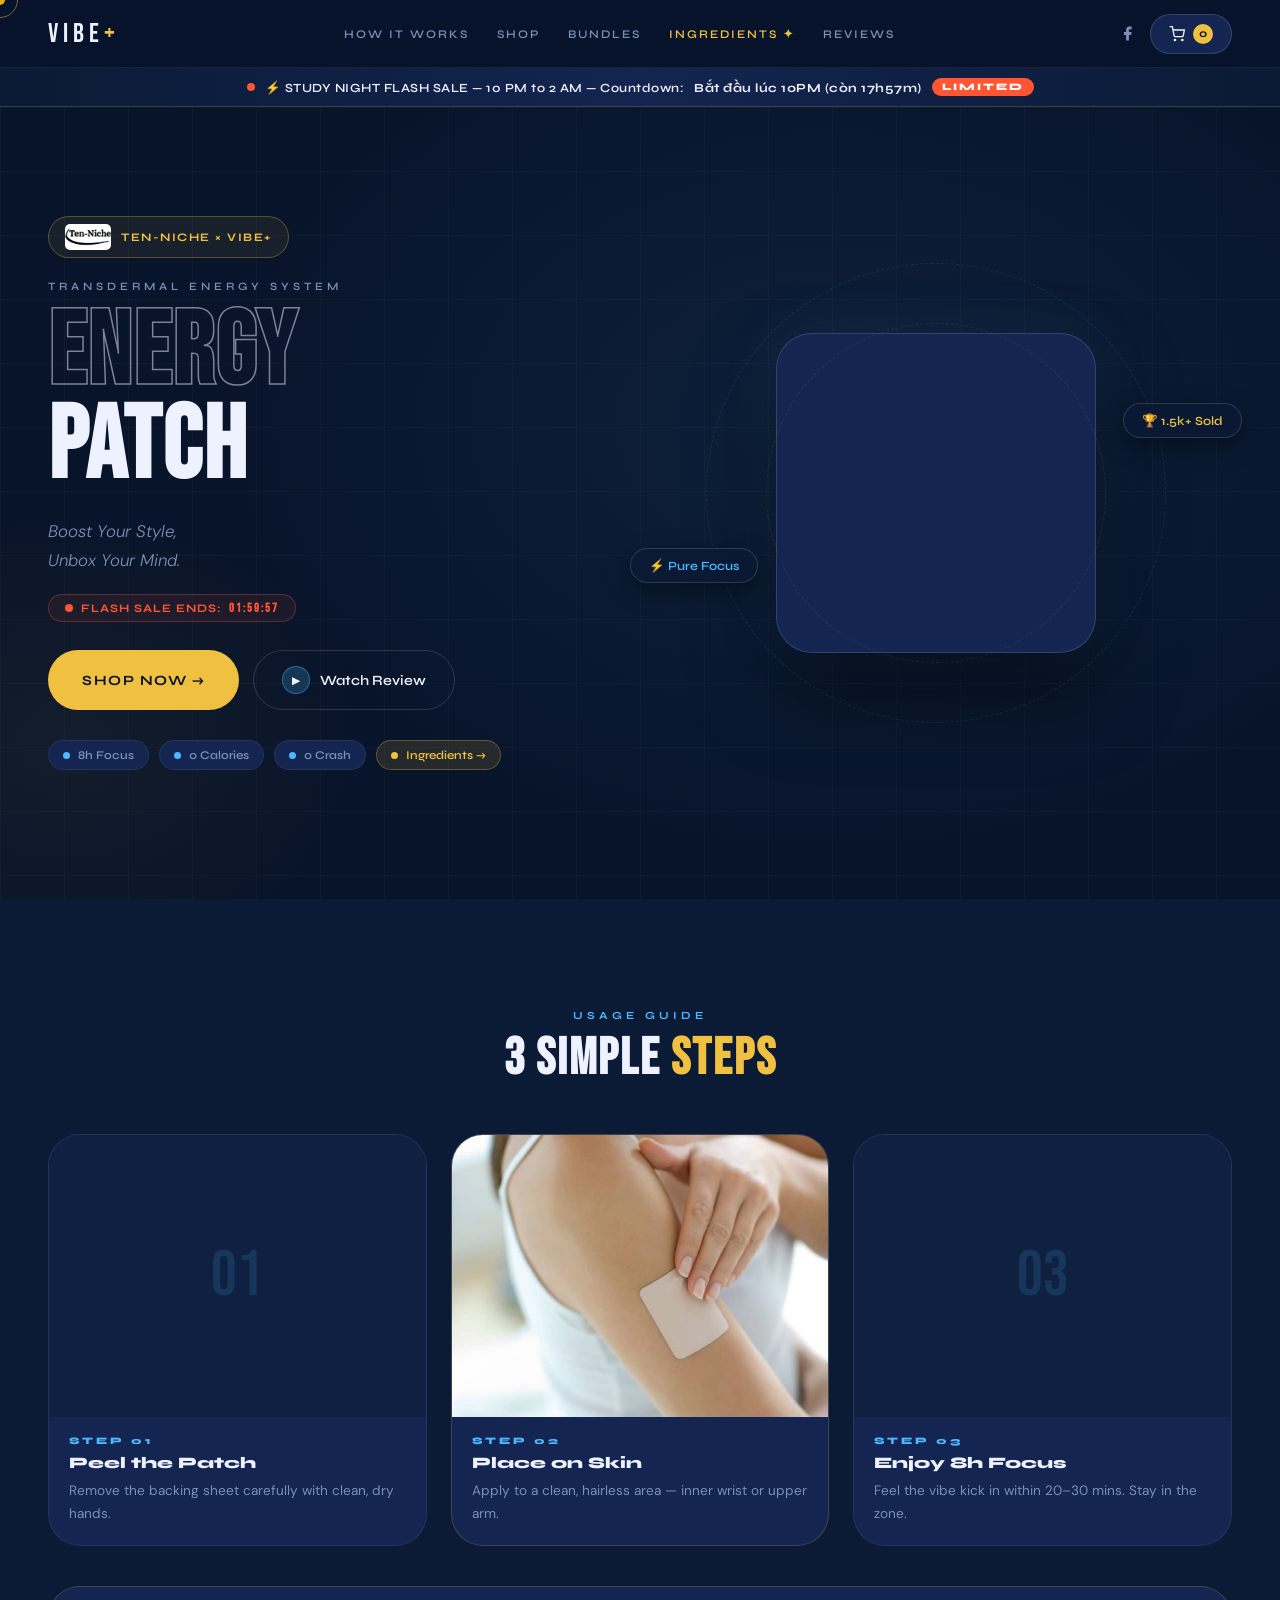
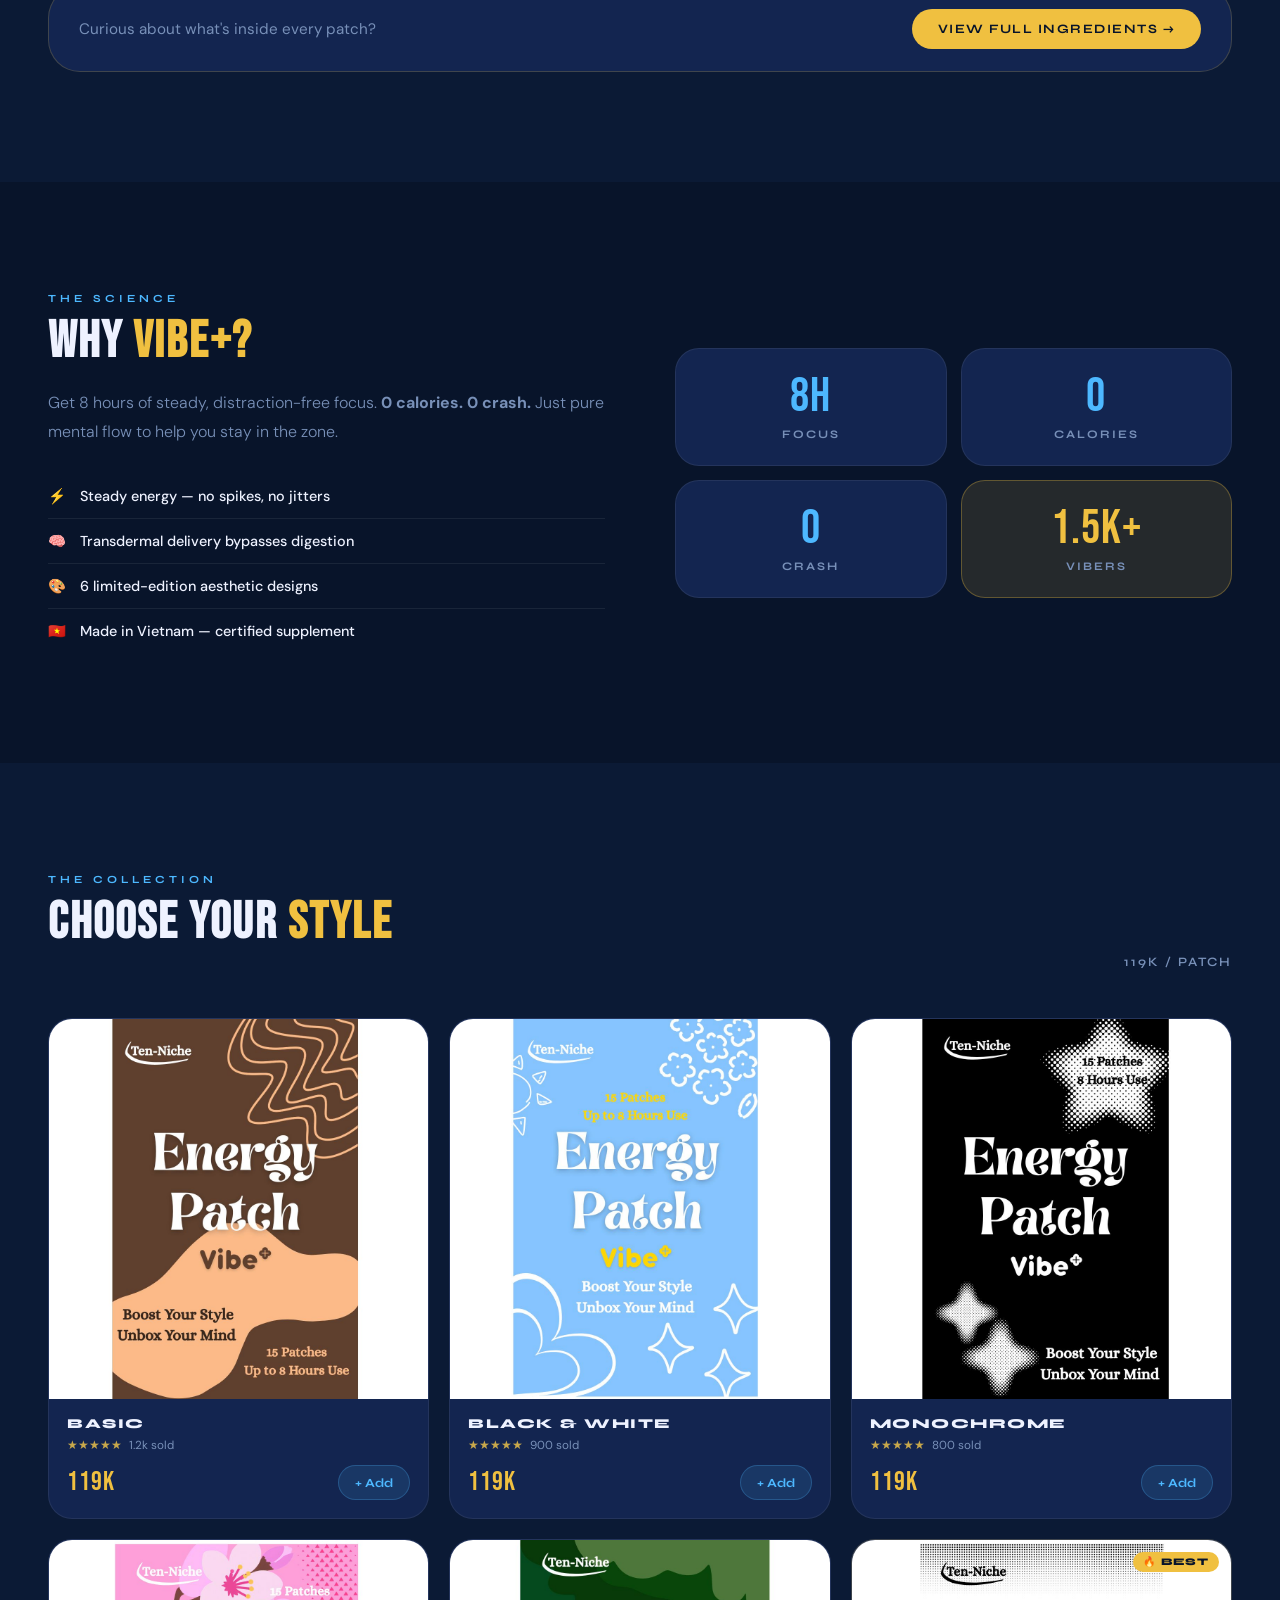
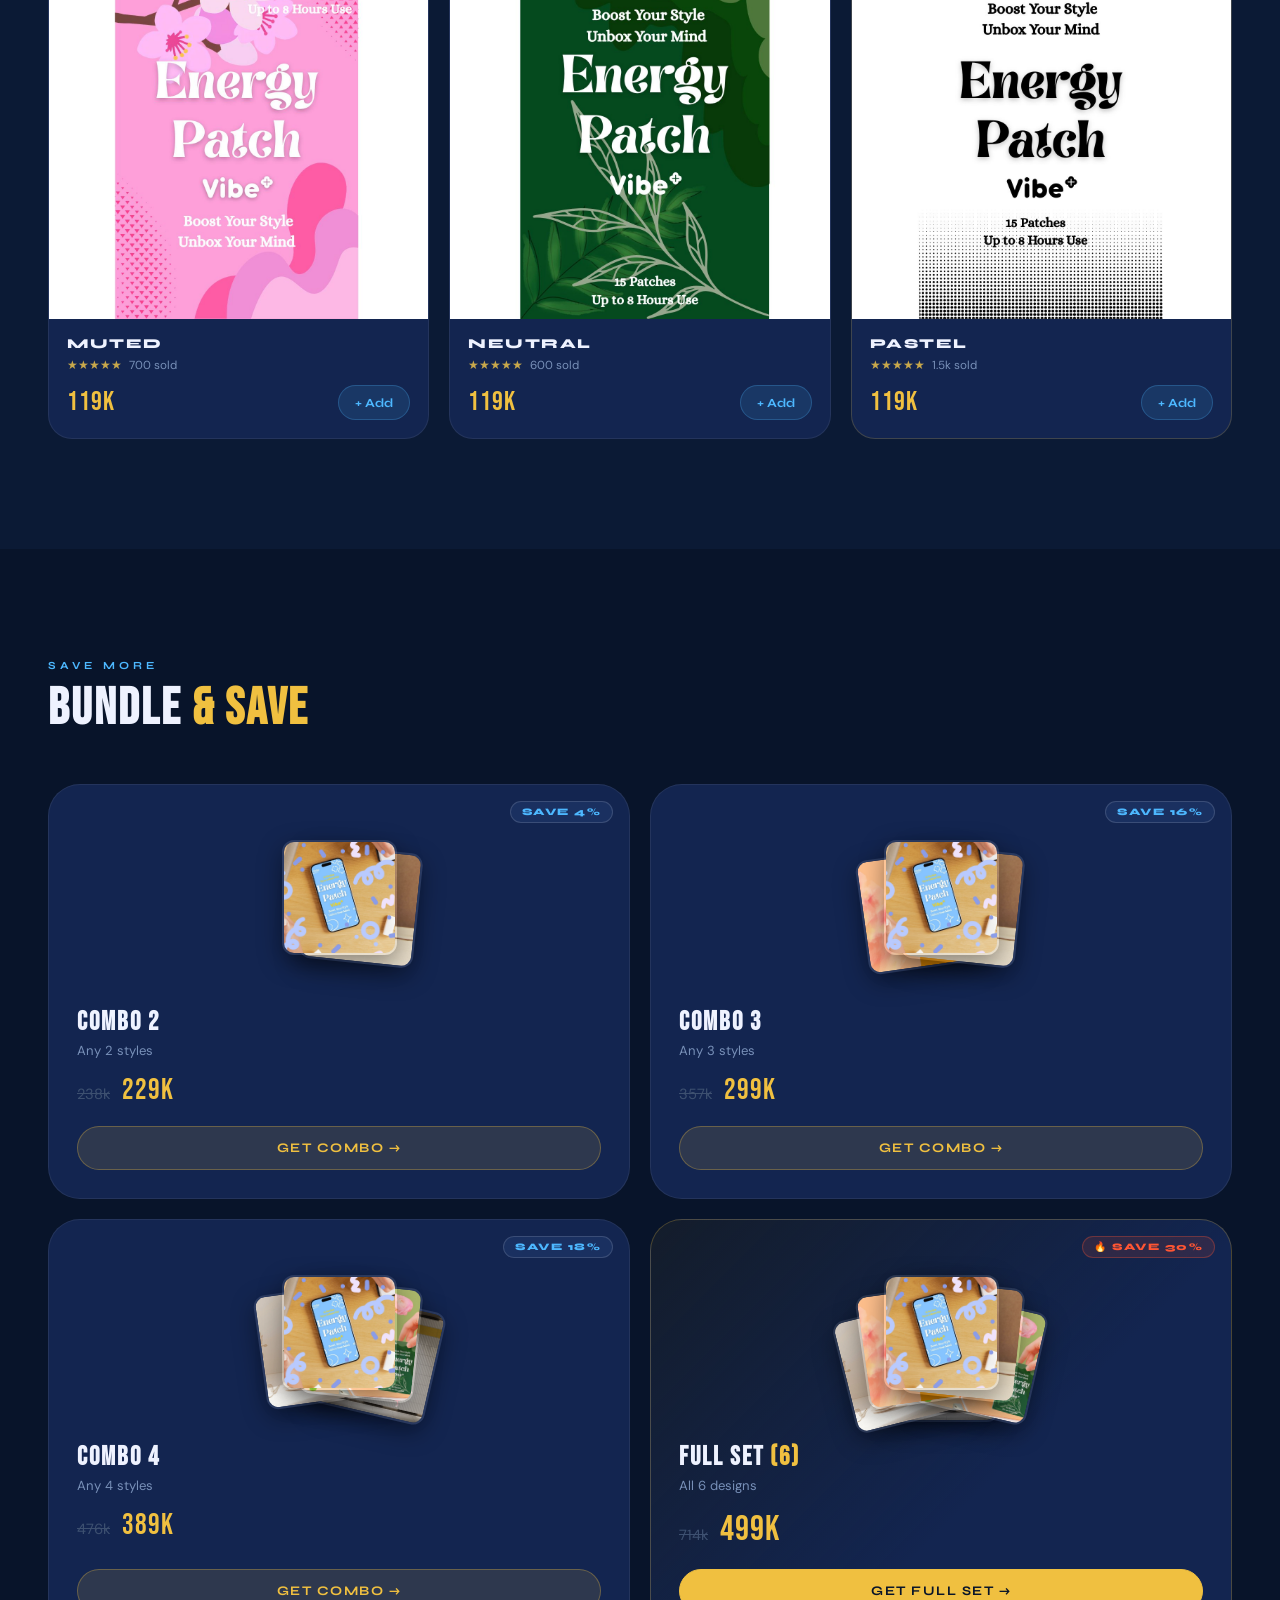
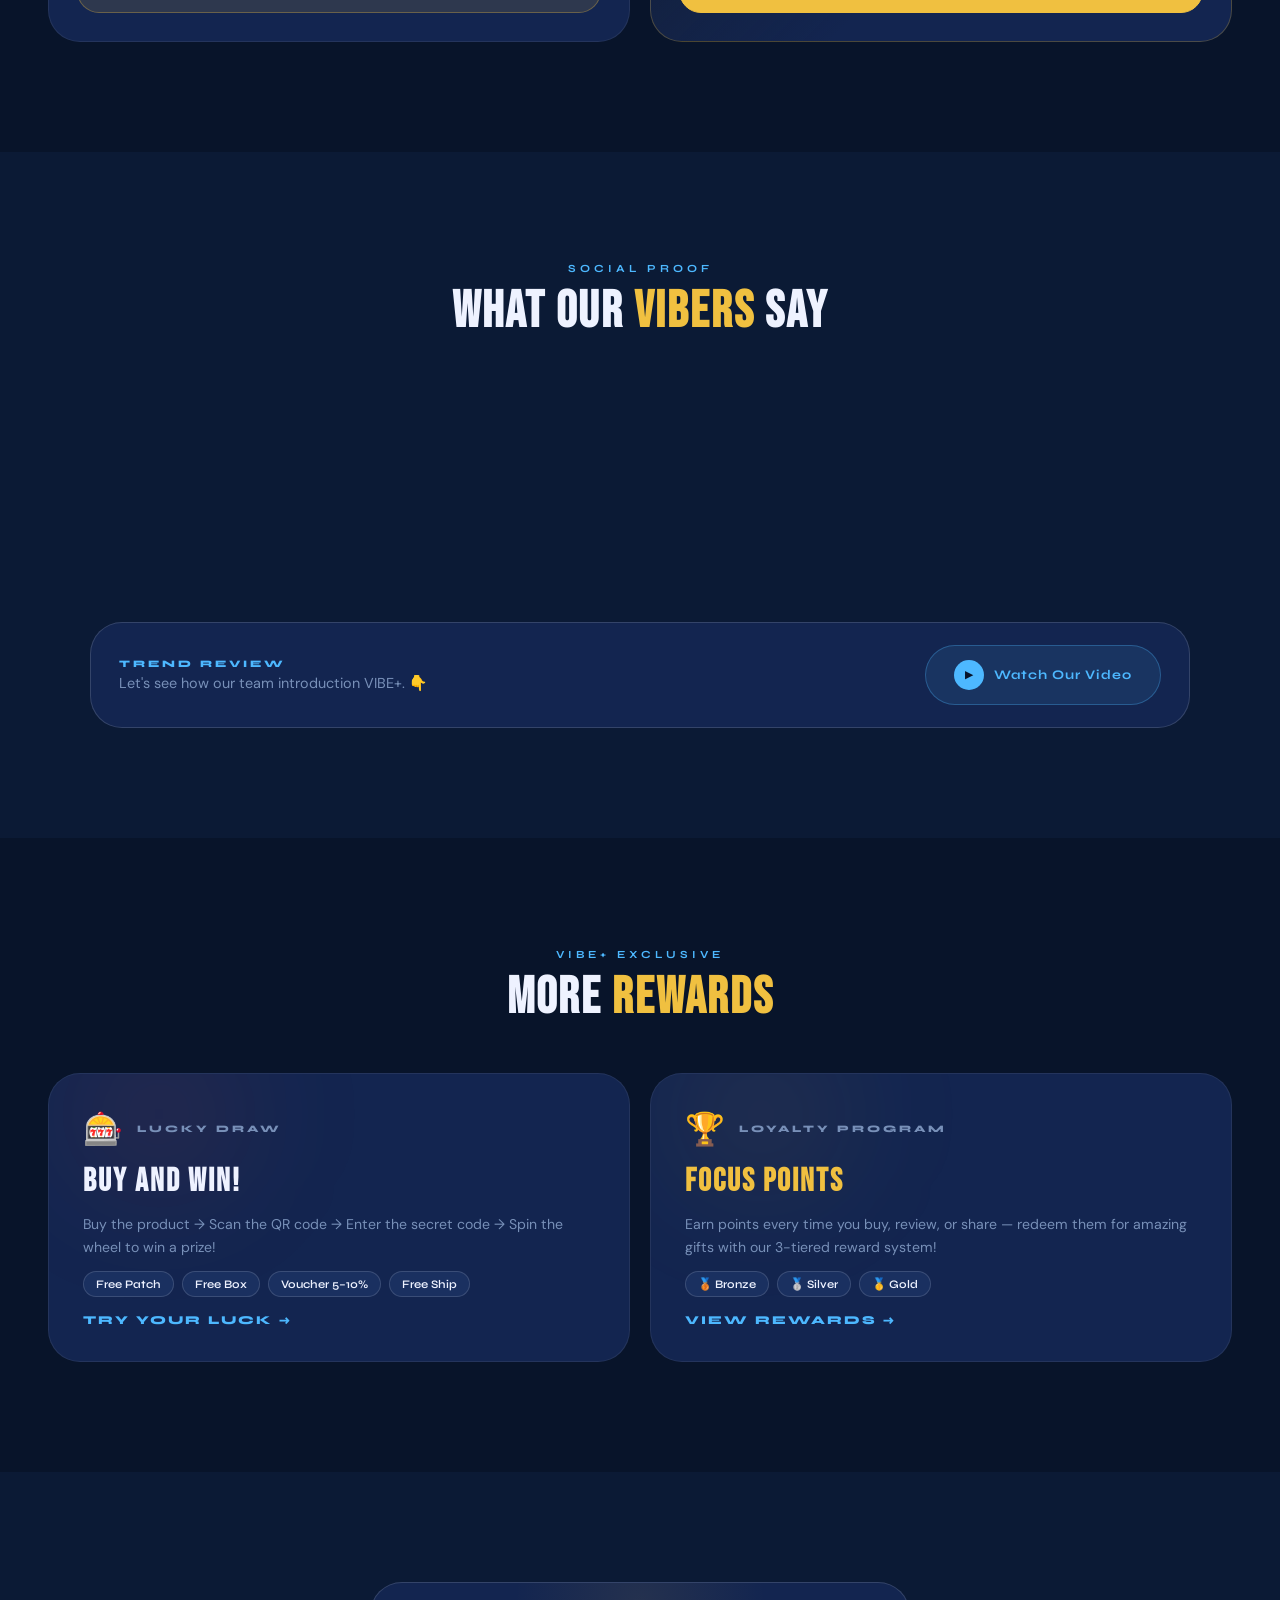
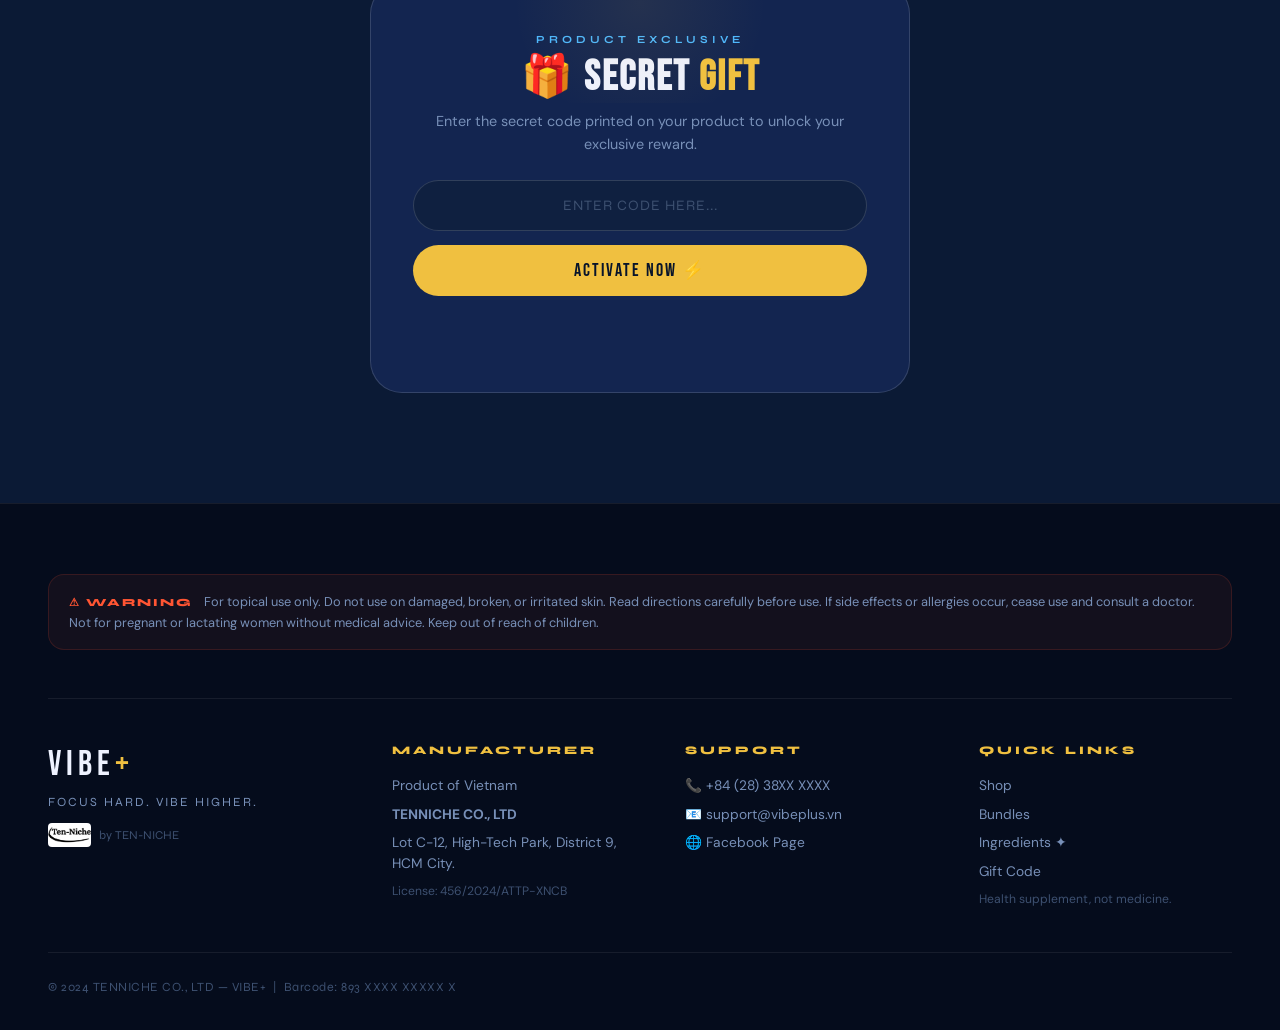
==== commit a5782d96: "Update index.html" ====
--- a/index.html
+++ b/index.html
@@ -54,18 +54,18 @@
     <div class="popup-modal popup-wide" onclick="event.stopPropagation()">
         <button class="popup-close" onclick="closeLucky()">✕</button>
         <div class="popup-eyebrow">EXCLUSIVE REWARD</div>
-        <h3 class="popup-heading">🎰 MUA LÀ TRÚNG!</h3>
-        <p class="popup-sub">Nhập mã bí mật trong bao bì để nhận lượt quay thưởng</p>
+        <h3 class="popup-heading">🎰 BUY AND WIN!</h3>
+        <p class="popup-sub">Enter the secret code inside the packaging to receive a prize spin.</p>
         <div class="lucky-input-row">
-            <input type="text" id="luckyCodeInput" placeholder="NHẬP MÃ BÍ MẬT..." class="lucky-input">
-            <button onclick="validateLuckyCode()" class="btn-validate">XÁC NHẬN</button>
+            <input type="text" id="luckyCodeInput" placeholder="Enter The Secret Code..." class="lucky-input">
+            <button onclick="validateLuckyCode()" class="btn-validate">CONFIRM</button>
         </div>
         <div id="lucky-spin-area" style="display:none">
             <div class="wheel-wrap">
                 <div class="wheel-pointer">▼</div>
                 <canvas id="luckyWheel" width="300" height="300"></canvas>
             </div>
-            <button id="spinBtn" class="btn-spin" onclick="spinWheel()">QUAY NGAY ⚡</button>
+            <button id="spinBtn" class="btn-spin" onclick="spinWheel()">SPIN NOW ⚡</button>
         </div>
         <div id="lucky-result" class="lucky-result"></div>
         <div class="prize-preview">
@@ -100,7 +100,7 @@
                 </div>
             </div>
             <div>
-                <div class="loyalty-section-title">ĐỔI QUÀ</div>
+                <div class="loyalty-section-title">EXCHANGE GIFTS</div>
                 <div class="redeem-list">
                     <div class="redeem-item"><span class="redeem-pts">150 pts</span><span>→ Voucher 5%</span></div>
                     <div class="redeem-item"><span class="redeem-pts">250 pts</span><span>→ Free Patch 🩹</span></div>
@@ -135,7 +135,7 @@
 <!-- FLASH BAR -->
 <div class="flash-bar">
     <span class="flash-dot"></span>
-    ⚡ STUDY NIGHT FLASH SALE — 10PM đến 2AM — Còn lại: <strong id="flash-countdown">--:--:--</strong>
+    ⚡ STUDY NIGHT FLASH SALE — 10 PM to 2 AM — Countdown: <strong id="flash-countdown">--:--:--</strong>
     <span class="flash-tag">LIMITED</span>
 </div>
 
@@ -190,7 +190,7 @@
         <div class="steps-grid">
             <div class="step-card">
                 <div class="step-img-wrap">
-                    <img src="Peel the Patch from the backing sheet.html" alt="Step 1" onerror="this.style.display='none';this.nextElementSibling.style.display='flex'">
+                    <img src="Peel the Patch from the backing sheet.webp" alt="Step 1" onerror="this.style.display='none';this.nextElementSibling.style.display='flex'">
                     <div class="step-fallback" style="display:none">01</div>
                 </div>
                 <div class="step-badge">STEP 01</div>
@@ -208,7 +208,7 @@
             </div>
             <div class="step-card">
                 <div class="step-img-wrap">
-                    <img src="Enjoy up to 8 hours of sustained focus. Stay in the zone!.html" alt="Step 3" onerror="this.style.display='none';this.nextElementSibling.style.display='flex'">
+                    <img src="Enjoy up to 8 hours of sustained focus. Stay in the zone!.htm" alt="Step 3" onerror="this.style.display='none';this.nextElementSibling.style.display='flex'">
                     <div class="step-fallback" style="display:none">03</div>
                 </div>
                 <div class="step-badge">STEP 03</div>
@@ -289,7 +289,7 @@
             <div class="review-card"><div class="r-stars">★★★★★</div><p class="r-text">"No jitters like coffee, just pure focus. Been wearing it every morning. 10/10."</p><div class="r-author"><div class="r-avatar">HH</div><span>Huy Hoang</span></div></div>
         </div>
         <div class="video-cta-bar">
-            <div><div class="vcta-tag">TREND REVIEW</div><p class="vcta-text">Xem nhóm mình test VIBE+ như thế nào 👇</p></div>
+            <div><div class="vcta-tag">TREND REVIEW</div><p class="vcta-text">Let's see how our team introduction VIBE+. 👇</p></div>
             <button class="btn-watch" onclick="openVideo()"><span class="watch-play">▶</span> Watch Our Video</button>
         </div>
     </div>
@@ -303,8 +303,8 @@
             <div class="perk-card perk-lucky" onclick="openLucky()">
                 <div class="perk-glow perk-glow-red"></div>
                 <div class="perk-top"><div class="perk-icon">🎰</div><div class="perk-label">LUCKY DRAW</div></div>
-                <h3 class="perk-title">MUA LÀ TRÚNG!</h3>
-                <p class="perk-desc">Mua sản phẩm → Quét QR → Nhập mã bí mật → Quay ngay nhận thưởng!</p>
+                <h3 class="perk-title">BUY AND WIN!</h3>
+                <p class="perk-desc">Buy the product → Scan the QR code → Enter the secret code → Spin the wheel to win a prize!</p>
                 <div class="perk-chips"><span>Free Patch</span><span>Free Box</span><span>Voucher 5–10%</span><span>Free Ship</span></div>
                 <div class="perk-cta">TRY YOUR LUCK →</div>
             </div>
@@ -312,7 +312,7 @@
                 <div class="perk-glow perk-glow-gold"></div>
                 <div class="perk-top"><div class="perk-icon">🏆</div><div class="perk-label">LOYALTY PROGRAM</div></div>
                 <h3 class="perk-title">FOCUS POINTS</h3>
-                <p class="perk-desc">Tích điểm mỗi lần mua, review, share — đổi quà xịn với hệ thống 3 tầng!</p>
+                <p class="perk-desc">Earn points every time you buy, review, or share — redeem them for amazing gifts with our 3-tiered reward system!</p>
                 <div class="perk-chips"><span>🥉 Bronze</span><span>🥈 Silver</span><span>🥇 Gold</span></div>
                 <div class="perk-cta">VIEW REWARDS →</div>
             </div>
@@ -329,7 +329,7 @@
             <h2 class="gift-title">🎁 SECRET <span class="text-gold">GIFT</span></h2>
             <p class="gift-desc">Enter the secret code printed on your product to unlock your exclusive reward.</p>
             <input type="text" id="couponInput" placeholder="ENTER CODE HERE..." class="gift-input">
-            <button onclick="checkGiftCode()" class="btn-activate">KÍCH HOẠT NGAY ⚡</button>
+            <button onclick="checkGiftCode()" class="btn-activate">Activate Now ⚡</button>
             <div id="resultMessage" class="gift-result"></div>
         </div>
     </div>
@@ -360,3 +360,4 @@
 <script src="script.js"></script>
 </body>
 </html>
+   
--- a/style.css
+++ b/style.css
@@ -1,869 +1,353 @@
-/* =============================================
-   VIBE+ — PREMIUM DARK LUXURY CSS
-   Aesthetic: Dark × Electric Lime × Refined
-   ============================================= */
-
 @import url('https://fonts.googleapis.com/css2?family=Bebas+Neue&family=Syne:wght@400;600;700;800&family=DM+Sans:ital,opsz,wght@0,9..40,300;0,9..40,400;0,9..40,500;1,9..40,300&display=swap');
 
-/* ── TOKENS ── */
 :root {
-    --bg:        #080a0f;
-    --bg2:       #0c0f18;
-    --bg3:       #10141f;
-    --surface:   #13182a;
-    --surface2:  #1a2038;
-    --border:    rgba(255,255,255,0.06);
-    --border2:   rgba(255,255,255,0.11);
-    --accent:    #c4ff3e;       /* Electric lime */
-    --accent-dim: rgba(196,255,62,0.12);
-    --accent2:   #7cffc4;
-    --hot:       #ff5533;
-    --hot-dim:   rgba(255,85,51,0.15);
-    --gold:      #c8a84b;
-    --text:      #eef0f7;
-    --muted:     #6b7280;
-    --muted2:    #3d4455;
-    --font-display: 'Bebas Neue', sans-serif;
-    --font-body:    'DM Sans', sans-serif;
-    --font-ui:      'Syne', sans-serif;
-    --r-sm:  8px;
-    --r-md:  16px;
-    --r-lg:  24px;
-    --r-xl:  32px;
-    --r-full: 999px;
-    --shadow-card: 0 2px 30px rgba(0,0,0,0.4);
-    --shadow-glow: 0 0 40px rgba(196,255,62,0.12);
+    --bg:       #08142a;
+    --bg2:      #0b1a35;
+    --bg3:      #0f2040;
+    --surface:  #132550;
+    --surface2: #1a3060;
+    --border:   rgba(255,255,255,0.07);
+    --border2:  rgba(255,255,255,0.14);
+    --gold:     #f0c040;
+    --gold2:    #ffd966;
+    --gold-dim: rgba(240,192,64,0.12);
+    --blue:     #4db8ff;
+    --blue-dim: rgba(77,184,255,0.12);
+    --hot:      #ff5533;
+    --hot-dim:  rgba(255,85,51,0.12);
+    --text:     #eef2ff;
+    --muted:    #7890b8;
+    --muted2:   #3d5070;
+    --font-d:   'Bebas Neue', sans-serif;
+    --font-b:   'DM Sans', sans-serif;
+    --font-ui:  'Syne', sans-serif;
+    --r-sm:8px; --r-md:16px; --r-lg:24px; --r-xl:32px; --r-full:999px;
 }
 
-/* ── RESET ── */
-*, *::before, *::after { margin: 0; padding: 0; box-sizing: border-box; }
-html { scroll-behavior: smooth; }
-body {
-    font-family: var(--font-body);
-    background: var(--bg);
-    color: var(--text);
-    overflow-x: hidden;
-    cursor: none;
-    -webkit-font-smoothing: antialiased;
-}
-img { display: block; max-width: 100%; }
-a { color: inherit; text-decoration: none; }
-button { font-family: var(--font-ui); cursor: none; }
-input { font-family: var(--font-body); }
-
-/* Noise texture overlay */
-body::after {
-    content: '';
-    position: fixed; inset: 0;
-    background-image: url("data:image/svg+xml,%3Csvg xmlns='http://www.w3.org/2000/svg' width='300' height='300'%3E%3Cfilter id='n'%3E%3CfeTurbulence type='fractalNoise' baseFrequency='0.75' numOctaves='4' stitchTiles='stitch'/%3E%3C/filter%3E%3Crect width='300' height='300' filter='url(%23n)' opacity='0.03'/%3E%3C/svg%3E");
-    pointer-events: none; z-index: 0; opacity: 0.5;
-}
-
-/* ── CUSTOM CURSOR ── */
-.cursor {
-    width: 10px; height: 10px;
-    background: var(--accent);
-    border-radius: 50%;
-    position: fixed; top: 0; left: 0;
-    pointer-events: none; z-index: 9999;
-    transform: translate(-50%,-50%);
-    transition: transform 0.08s;
-    mix-blend-mode: difference;
-}
-.cursor-ring {
-    width: 36px; height: 36px;
-    border: 1.5px solid rgba(196,255,62,0.5);
-    border-radius: 50%;
-    position: fixed; top: 0; left: 0;
-    pointer-events: none; z-index: 9998;
-    transform: translate(-50%,-50%);
-    transition: all 0.18s ease;
-}
-
-/* ── UTILITY ── */
-.text-accent { color: var(--accent); }
-.section-tag {
-    font-family: var(--font-ui);
-    font-size: 0.68rem;
-    font-weight: 700;
-    letter-spacing: 4px;
-    text-transform: uppercase;
-    color: var(--accent);
-    margin-bottom: 10px;
-    display: block;
-}
-
-/* ── CART SIDEBAR ── */
-.cart-overlay {
-    position: fixed; inset: 0;
-    background: rgba(0,0,0,0.65);
-    backdrop-filter: blur(8px);
-    z-index: 890;
-    opacity: 0; pointer-events: none;
-    transition: opacity 0.35s;
-}
-.cart-overlay.open { opacity: 1; pointer-events: all; }
-
-.cart-sidebar {
-    position: fixed; top: 0; right: -480px;
-    width: 460px; max-width: 100vw;
-    height: 100vh;
-    background: var(--surface);
-    border-left: 1px solid var(--border2);
-    z-index: 895;
-    display: flex; flex-direction: column;
-    transition: right 0.45s cubic-bezier(0.16,1,0.3,1);
-}
-.cart-sidebar.open { right: 0; }
-
-.cart-header {
-    display: flex; justify-content: space-between; align-items: flex-start;
-    padding: 28px 30px 24px;
-    border-bottom: 1px solid var(--border);
-}
-.cart-header-tag {
-    font-family: var(--font-ui);
-    font-size: 0.65rem; font-weight: 700;
-    letter-spacing: 4px; text-transform: uppercase;
-    color: var(--accent); margin-bottom: 4px;
-}
-.cart-title {
-    font-family: var(--font-display);
-    font-size: 2.2rem; letter-spacing: 3px; color: var(--text); line-height: 1;
-}
-.cart-close {
-    width: 38px; height: 38px;
-    border: 1px solid var(--border2); border-radius: 50%;
-    background: transparent; color: var(--muted);
-    font-size: 0.9rem; display: flex; align-items: center; justify-content: center;
-    cursor: none; transition: all 0.2s;
-}
-.cart-close:hover { background: var(--accent); color: var(--bg); border-color: var(--accent); }
-
-.cart-items-area {
-    flex: 1; overflow-y: auto; padding: 20px 30px;
-    scrollbar-width: thin; scrollbar-color: var(--border2) transparent;
-}
-.cart-item {
-    display: flex; align-items: center; gap: 14px;
-    padding: 14px 0; border-bottom: 1px solid var(--border);
-}
-.cart-item-name { font-family: var(--font-ui); font-weight: 600; font-size: 0.88rem; }
-.cart-item-price { color: var(--accent); font-size: 0.85rem; margin-top: 3px; }
-.cart-item-remove {
-    background: none; border: none; color: var(--muted);
-    cursor: none; font-size: 1.1rem; transition: color 0.2s; margin-left: auto;
-}
-.cart-item-remove:hover { color: var(--hot); }
-.cart-qty-btn {
-    background: var(--surface2); border: 1px solid var(--border2);
-    color: var(--text); width: 26px; height: 26px;
-    border-radius: 6px; font-size: 0.85rem; cursor: none;
-    display: inline-flex; align-items: center; justify-content: center;
-    transition: all 0.2s; margin-left: 4px;
-}
-.cart-qty-btn:hover { background: var(--accent); color: var(--bg); border-color: var(--accent); }
-.cart-empty {
-    text-align: center; padding: 50px 0;
-    color: var(--muted); font-size: 0.9rem;
-}
-
-.cart-footer {
-    padding: 22px 30px 28px;
-    border-top: 1px solid var(--border);
-    background: var(--bg2);
-}
-.cart-subtotal {
-    display: flex; justify-content: space-between; align-items: center;
-    margin-bottom: 20px;
-    font-size: 0.85rem; color: var(--muted); font-weight: 500;
-}
-.cart-total-num { font-family: var(--font-display); font-size: 1.8rem; color: var(--accent); letter-spacing: 1px; }
-
-.form-group { margin-bottom: 10px; }
-.form-input {
-    width: 100%; padding: 12px 16px;
-    background: var(--surface); border: 1px solid var(--border2);
-    border-radius: var(--r-md); color: var(--text);
-    font-family: var(--font-body); font-size: 0.88rem;
-    transition: border-color 0.2s; outline: none;
-}
-.form-input::placeholder { color: var(--muted2); }
-.form-input:focus { border-color: var(--accent); }
-
-.payment-row { display: flex; gap: 10px; margin-bottom: 14px; }
-.payment-opt {
-    flex: 1; padding: 10px 12px;
-    border: 1.5px solid var(--border2);
-    border-radius: var(--r-md);
-    background: var(--surface);
-    color: var(--muted);
-    font-family: var(--font-ui); font-size: 0.8rem; font-weight: 600;
-    cursor: none; text-align: center; letter-spacing: 0.5px;
-    transition: all 0.2s; display: flex; align-items: center; justify-content: center; gap: 6px;
-}
-.payment-opt:has(input:checked) { border-color: var(--accent); background: var(--accent-dim); color: var(--accent); }
-
-.btn-confirm {
-    width: 100%; padding: 15px;
-    background: var(--accent); color: var(--bg);
-    border: none; border-radius: var(--r-full);
-    font-family: var(--font-display); font-size: 1.1rem; letter-spacing: 2px;
-    cursor: none; transition: all 0.3s;
-}
-.btn-confirm:hover { transform: translateY(-2px); box-shadow: 0 15px 35px rgba(196,255,62,0.25); }
-
-/* ── NAVBAR ── */
-nav {
-    position: fixed; top: 0; left: 0; right: 0;
-    z-index: 800;
-    display: flex; align-items: center; justify-content: space-between;
-    padding: 0 48px; height: 68px;
-    background: rgba(8,10,15,0.82);
-    backdrop-filter: blur(24px) saturate(180%);
-    border-bottom: 1px solid var(--border);
-    transition: background 0.3s;
-}
-.nav-logo {
-    font-family: var(--font-display);
-    font-size: 1.7rem; letter-spacing: 5px; color: var(--text);
-}
-.logo-plus { color: var(--accent); }
-.nav-links { display: flex; gap: 34px; }
-.nav-links a {
-    font-family: var(--font-ui); font-size: 0.75rem; font-weight: 600;
-    letter-spacing: 2px; text-transform: uppercase; color: var(--muted);
-    transition: color 0.2s;
-}
-.nav-links a:hover { color: var(--text); }
-.nav-right { display: flex; align-items: center; gap: 16px; }
-.nav-link-icon {
-    color: var(--muted); transition: color 0.2s;
-    display: flex; align-items: center;
-}
-.nav-link-icon:hover { color: var(--text); }
-
-.btn-cart {
-    display: flex; align-items: center; gap: 8px;
-    padding: 9px 18px; background: var(--surface);
-    border: 1px solid var(--border2); border-radius: var(--r-full);
-    color: var(--text); font-family: var(--font-ui);
-    font-size: 0.8rem; cursor: none; transition: all 0.25s;
-}
-.btn-cart:hover { border-color: var(--accent); color: var(--accent); }
-.cart-badge {
-    background: var(--accent); color: var(--bg);
-    border-radius: 50%; min-width: 20px; height: 20px;
-    font-size: 0.7rem; font-weight: 700; font-family: var(--font-ui);
-    display: flex; align-items: center; justify-content: center; padding: 0 2px;
-}
-
-/* ── HERO ── */
-.hero {
-    min-height: 100vh;
-    display: grid; grid-template-columns: 1fr 1fr;
-    align-items: center;
-    padding: 100px 48px 80px;
-    position: relative; overflow: hidden;
-    background: var(--bg);
-}
-.hero-glow {
-    position: absolute; border-radius: 50%;
-    filter: blur(100px); pointer-events: none;
-}
-.hero-glow-1 {
-    width: 600px; height: 600px;
-    background: radial-gradient(circle, rgba(196,255,62,0.06), transparent 70%);
-    right: 5%; top: 10%;
-}
-.hero-glow-2 {
-    width: 400px; height: 400px;
-    background: radial-gradient(circle, rgba(124,255,196,0.04), transparent 70%);
-    left: 0; bottom: 20%;
-}
-
-.hero-content { position: relative; z-index: 2; }
-
-.flash-badge {
-    display: inline-flex; align-items: center; gap: 10px;
-    padding: 7px 16px;
-    border: 1px solid rgba(255,85,51,0.35);
-    background: rgba(255,85,51,0.08);
-    border-radius: var(--r-full);
-    font-family: var(--font-ui); font-size: 0.72rem; font-weight: 700;
-    letter-spacing: 1.5px; text-transform: uppercase; color: var(--hot);
-    margin-bottom: 28px; width: fit-content;
-    animation: pulse-hot 2.5s ease-in-out infinite;
-}
-@keyframes pulse-hot {
-    0%,100% { box-shadow: 0 0 0 0 rgba(255,85,51,0); }
-    50% { box-shadow: 0 0 0 8px rgba(255,85,51,0); }
-}
-.flash-dot {
-    width: 7px; height: 7px; border-radius: 50%;
-    background: var(--hot); display: inline-block;
-    animation: blink 1s ease-in-out infinite;
-}
-@keyframes blink { 0%,100%{opacity:1}50%{opacity:0.2} }
-.countdown-num { font-family: var(--font-display); font-size: 1em; letter-spacing: 2px; }
-
-.hero-eyebrow {
-    font-family: var(--font-ui); font-size: 0.7rem; font-weight: 600;
-    letter-spacing: 4px; text-transform: uppercase; color: var(--muted);
-    margin-bottom: 16px;
-}
-
-.hero-title {
-    font-family: var(--font-display);
-    font-size: clamp(5rem, 9vw, 8rem);
-    line-height: 0.92; letter-spacing: 2px;
-    margin-bottom: 24px;
-}
-.hero-title-stroke {
-    -webkit-text-stroke: 1.5px rgba(238,240,247,0.6);
-    color: transparent;
-}
-.hero-title-fill { color: var(--text); }
-
-.hero-sub {
-    font-size: 1.15rem; font-weight: 300;
-    color: var(--muted); line-height: 1.7; margin-bottom: 36px;
-    font-style: italic;
-}
-
-.hero-cta-row { display: flex; gap: 14px; margin-bottom: 36px; flex-wrap: wrap; }
-
-.btn-primary {
-    padding: 15px 34px;
-    background: var(--accent); color: var(--bg);
-    border: none; border-radius: var(--r-full);
-    font-family: var(--font-ui); font-weight: 700; font-size: 0.88rem;
-    letter-spacing: 1.5px; text-transform: uppercase;
-    cursor: none; transition: all 0.3s cubic-bezier(0.16,1,0.3,1);
-}
-.btn-primary:hover { transform: translateY(-3px); box-shadow: 0 20px 40px rgba(196,255,62,0.25); }
-.btn-arrow { display: inline-block; transition: transform 0.2s; }
-.btn-primary:hover .btn-arrow { transform: translateX(4px); }
-
-.btn-ghost {
-    padding: 15px 30px;
-    background: transparent; color: var(--text);
-    border: 1px solid var(--border2); border-radius: var(--r-full);
-    font-family: var(--font-ui); font-weight: 600; font-size: 0.88rem;
-    letter-spacing: 1.5px; text-transform: uppercase;
-    cursor: none; transition: all 0.3s;
-}
-.btn-ghost:hover { border-color: var(--accent); color: var(--accent); }
-
-.hero-pills { display: flex; gap: 12px; flex-wrap: wrap; }
-.hero-pill {
-    display: flex; align-items: center; gap: 8px;
-    padding: 7px 14px;
-    background: var(--surface); border: 1px solid var(--border);
-    border-radius: var(--r-full);
-    font-family: var(--font-ui); font-size: 0.75rem; font-weight: 600;
-    letter-spacing: 0.5px; color: var(--muted);
-}
-.pill-dot { width: 7px; height: 7px; border-radius: 50%; background: var(--accent); flex-shrink: 0; }
+*,*::before,*::after{margin:0;padding:0;box-sizing:border-box;}
+html{scroll-behavior:smooth;}
+body{font-family:var(--font-b);background:var(--bg);color:var(--text);overflow-x:hidden;cursor:none;-webkit-font-smoothing:antialiased;}
+img{display:block;max-width:100%;}
+a{color:inherit;text-decoration:none;}
+button{font-family:var(--font-ui);cursor:none;}
+input{font-family:var(--font-b);}
+h2{font-family:var(--font-d);font-size:clamp(2.2rem,4vw,3.4rem);letter-spacing:2px;line-height:1.05;margin-bottom:20px;}
+.text-gold{color:var(--gold);}
+.section-tag{font-family:var(--font-ui);font-size:0.68rem;font-weight:700;letter-spacing:4px;text-transform:uppercase;color:var(--blue);margin-bottom:10px;display:block;}
+.section-inner{max-width:1200px;margin:0 auto;}
+.section-head{margin-bottom:48px;}
+.section-head.center{text-align:center;}
+.section-head.split{display:flex;justify-content:space-between;align-items:flex-end;}
+
+/* CURSOR */
+.cursor{width:10px;height:10px;background:var(--gold);border-radius:50%;position:fixed;top:0;left:0;pointer-events:none;z-index:9999;transform:translate(-50%,-50%);mix-blend-mode:difference;}
+.cursor-ring{width:36px;height:36px;border:1.5px solid rgba(240,192,64,0.5);border-radius:50%;position:fixed;top:0;left:0;pointer-events:none;z-index:9998;transform:translate(-50%,-50%);transition:all 0.18s ease;}
+
+/* CART SIDEBAR */
+.cart-overlay{position:fixed;inset:0;background:rgba(0,0,0,0.65);backdrop-filter:blur(10px);z-index:890;opacity:0;pointer-events:none;transition:opacity 0.35s;}
+.cart-overlay.open{opacity:1;pointer-events:all;}
+.cart-sidebar{position:fixed;top:0;right:-480px;width:460px;max-width:100vw;height:100vh;background:var(--surface);border-left:1px solid var(--border2);z-index:895;display:flex;flex-direction:column;transition:right 0.45s cubic-bezier(0.16,1,0.3,1);}
+.cart-sidebar.open{right:0;}
+.cart-header{display:flex;justify-content:space-between;align-items:flex-start;padding:28px 30px 22px;border-bottom:1px solid var(--border);}
+.cart-header-tag{font-family:var(--font-ui);font-size:0.65rem;font-weight:700;letter-spacing:4px;text-transform:uppercase;color:var(--blue);margin-bottom:4px;}
+.cart-title{font-family:var(--font-d);font-size:2.2rem;letter-spacing:3px;line-height:1;}
+.cart-close{width:38px;height:38px;border:1px solid var(--border2);border-radius:50%;background:transparent;color:var(--muted);font-size:0.9rem;display:flex;align-items:center;justify-content:center;cursor:none;transition:all 0.2s;}
+.cart-close:hover{background:var(--gold);color:var(--bg);border-color:var(--gold);}
+.cart-items-area{flex:1;overflow-y:auto;padding:20px 30px;scrollbar-width:thin;scrollbar-color:var(--border2) transparent;}
+.cart-item{display:flex;align-items:center;gap:14px;padding:14px 0;border-bottom:1px solid var(--border);}
+.cart-item-name{font-family:var(--font-ui);font-weight:600;font-size:0.88rem;}
+.cart-item-price{color:var(--gold);font-size:0.85rem;margin-top:3px;}
+.cart-item-remove{background:none;border:none;color:var(--muted);cursor:none;font-size:1.1rem;transition:color 0.2s;margin-left:auto;}
+.cart-item-remove:hover{color:var(--hot);}
+.cart-qty-btn{background:var(--surface2);border:1px solid var(--border2);color:var(--text);width:26px;height:26px;border-radius:6px;font-size:0.85rem;cursor:none;display:inline-flex;align-items:center;justify-content:center;transition:all 0.2s;margin-left:4px;}
+.cart-qty-btn:hover{background:var(--gold);color:var(--bg);border-color:var(--gold);}
+.cart-empty{text-align:center;padding:50px 0;color:var(--muted);}
+.cart-footer{padding:22px 30px 28px;border-top:1px solid var(--border);background:var(--bg2);}
+.cart-subtotal{display:flex;justify-content:space-between;align-items:center;margin-bottom:18px;font-size:0.85rem;color:var(--muted);}
+.cart-total-num{font-family:var(--font-d);font-size:1.8rem;color:var(--gold);letter-spacing:1px;}
+.form-group{margin-bottom:10px;}
+.form-input{width:100%;padding:12px 16px;background:var(--bg3);border:1px solid var(--border2);border-radius:var(--r-md);color:var(--text);font-size:0.88rem;outline:none;transition:border-color 0.2s;}
+.form-input::placeholder{color:var(--muted2);}
+.form-input:focus{border-color:var(--gold);}
+.payment-row{display:flex;gap:10px;margin-bottom:14px;}
+.payment-opt{flex:1;padding:10px 12px;border:1.5px solid var(--border2);border-radius:var(--r-md);background:var(--bg3);color:var(--muted);font-family:var(--font-ui);font-size:0.8rem;font-weight:600;cursor:none;text-align:center;transition:all 0.2s;display:flex;align-items:center;justify-content:center;gap:6px;}
+.payment-opt:has(input:checked){border-color:var(--gold);background:var(--gold-dim);color:var(--gold);}
+.btn-confirm{width:100%;padding:15px;background:var(--gold);color:var(--bg);border:none;border-radius:var(--r-full);font-family:var(--font-d);font-size:1.1rem;letter-spacing:2px;cursor:none;transition:all 0.3s;}
+.btn-confirm:hover{transform:translateY(-2px);box-shadow:0 14px 32px rgba(240,192,64,0.3);}
+
+/* POPUPS */
+.popup-overlay{position:fixed;inset:0;background:rgba(4,10,22,0.88);backdrop-filter:blur(18px);z-index:1000;display:none;align-items:center;justify-content:center;padding:20px;}
+.popup-overlay.open{display:flex;}
+.popup-modal{background:var(--surface);border:1px solid var(--border2);border-radius:var(--r-xl);padding:36px;width:100%;max-width:480px;position:relative;max-height:90vh;overflow-y:auto;scrollbar-width:thin;}
+.popup-wide{max-width:560px;}
+.popup-close{position:absolute;top:18px;right:20px;width:34px;height:34px;border:1px solid var(--border2);border-radius:50%;background:transparent;color:var(--muted);font-size:0.85rem;display:flex;align-items:center;justify-content:center;cursor:none;transition:all 0.2s;}
+.popup-close:hover{background:var(--gold);color:var(--bg);border-color:var(--gold);}
+.popup-eyebrow{font-family:var(--font-ui);font-size:0.65rem;font-weight:700;letter-spacing:4px;text-transform:uppercase;color:var(--blue);margin-bottom:6px;}
+.popup-heading{font-family:var(--font-d);font-size:2rem;letter-spacing:2px;margin-bottom:8px;}
+.popup-sub{font-size:0.88rem;color:var(--muted);margin-bottom:20px;}
+.popup-caption{text-align:center;font-size:0.82rem;color:var(--muted);margin-top:12px;font-style:italic;}
+.video-wrap{border-radius:12px;overflow:hidden;background:#000;}
+
+/* Lucky Draw */
+.lucky-input-row{display:flex;gap:10px;margin-bottom:20px;}
+.lucky-input{flex:1;padding:12px 18px;background:var(--bg3);border:1px solid var(--border2);border-radius:var(--r-full);color:var(--text);font-family:var(--font-ui);font-size:0.88rem;font-weight:700;letter-spacing:2px;text-align:center;outline:none;transition:border-color 0.2s;}
+.lucky-input:focus{border-color:var(--gold);}
+.btn-validate{padding:12px 20px;background:var(--blue);border:none;border-radius:var(--r-full);color:white;font-family:var(--font-ui);font-weight:700;font-size:0.8rem;letter-spacing:1px;cursor:none;transition:all 0.2s;white-space:nowrap;}
+.btn-validate:hover{opacity:0.85;}
+.wheel-wrap{display:flex;flex-direction:column;align-items:center;gap:4px;margin-bottom:16px;}
+.wheel-pointer{font-size:1.5rem;color:var(--gold);line-height:1;}
+.btn-spin{width:100%;padding:14px;background:var(--gold);color:var(--bg);border:none;border-radius:var(--r-full);font-family:var(--font-d);font-size:1.1rem;letter-spacing:2px;cursor:none;transition:all 0.3s;}
+.btn-spin:hover{transform:translateY(-2px);box-shadow:0 12px 28px rgba(240,192,64,0.3);}
+.lucky-result{text-align:center;min-height:36px;font-family:var(--font-ui);font-size:1rem;font-weight:700;margin-top:12px;}
+.prize-preview{display:flex;flex-wrap:wrap;gap:8px;margin-top:16px;justify-content:center;}
+.prize-chip{padding:5px 14px;background:var(--bg3);border:1px solid var(--border2);border-radius:var(--r-full);font-family:var(--font-ui);font-size:0.72rem;font-weight:600;color:var(--muted);}
+
+/* Loyalty */
+.loyalty-tiers{display:grid;grid-template-columns:repeat(3,1fr);gap:10px;margin-bottom:22px;}
+.tier-card{background:var(--bg3);border:1px solid var(--border);border-radius:var(--r-lg);padding:16px 12px;text-align:center;}
+.tier-card.tier-gold{border-color:rgba(240,192,64,0.4);background:rgba(240,192,64,0.06);}
+.tier-card.tier-silver{border-color:rgba(180,180,200,0.3);}
+.tier-icon{font-size:1.6rem;margin-bottom:6px;}
+.tier-name{font-family:var(--font-ui);font-size:0.7rem;font-weight:800;letter-spacing:2px;margin-bottom:4px;}
+.tier-pts{font-family:var(--font-d);font-size:1rem;color:var(--gold);margin-bottom:4px;}
+.tier-perks{font-size:0.72rem;color:var(--muted);line-height:1.4;}
+.loyalty-two-col{display:grid;grid-template-columns:1fr 1fr;gap:20px;}
+.loyalty-section-title{font-family:var(--font-ui);font-size:0.62rem;font-weight:800;letter-spacing:3px;text-transform:uppercase;color:var(--blue);margin-bottom:10px;}
+.earn-grid{display:flex;flex-direction:column;gap:8px;}
+.earn-item{display:flex;align-items:center;gap:10px;font-size:0.85rem;padding:8px 10px;background:var(--bg3);border:1px solid var(--border);border-radius:var(--r-md);}
+.redeem-list{display:flex;flex-direction:column;gap:8px;}
+.redeem-item{display:flex;align-items:center;justify-content:space-between;background:var(--bg3);border:1px solid var(--border);border-radius:var(--r-md);padding:10px 14px;font-size:0.85rem;}
+.redeem-pts{font-family:var(--font-d);font-size:1.1rem;color:var(--gold);}
+
+/* NAVBAR */
+nav{position:fixed;top:0;left:0;right:0;z-index:800;display:flex;align-items:center;justify-content:space-between;padding:0 48px;height:68px;background:rgba(8,20,42,0.92);backdrop-filter:blur(24px) saturate(180%);border-bottom:1px solid var(--border);transition:background 0.3s;}
+.nav-logo{font-family:var(--font-d);font-size:1.7rem;letter-spacing:5px;color:var(--text);}
+.logo-plus{color:var(--gold);}
+.nav-links{display:flex;gap:28px;}
+.nav-links a{font-family:var(--font-ui);font-size:0.73rem;font-weight:600;letter-spacing:2px;text-transform:uppercase;color:var(--muted);transition:color 0.2s;}
+.nav-links a:hover{color:var(--text);}
+.nav-ing{color:var(--gold) !important;}
+.nav-right{display:flex;align-items:center;gap:14px;}
+.nav-fb{color:var(--muted);transition:color 0.2s;display:flex;align-items:center;}
+.nav-fb:hover{color:var(--text);}
+.btn-cart{display:flex;align-items:center;gap:8px;padding:9px 18px;background:var(--surface);border:1px solid var(--border2);border-radius:var(--r-full);color:var(--text);font-size:0.8rem;cursor:none;transition:all 0.25s;}
+.btn-cart:hover{border-color:var(--gold);color:var(--gold);}
+.cart-badge{background:var(--gold);color:var(--bg);border-radius:50%;min-width:20px;height:20px;font-size:0.7rem;font-weight:700;display:flex;align-items:center;justify-content:center;}
+
+/* FLASH BAR */
+.flash-bar{background:linear-gradient(90deg,var(--bg2),var(--surface),var(--bg2));border-bottom:1px solid rgba(240,192,64,0.2);padding:10px 20px;text-align:center;position:relative;z-index:799;margin-top:68px;font-family:var(--font-ui);font-size:0.78rem;font-weight:600;letter-spacing:0.5px;color:var(--text);display:flex;align-items:center;justify-content:center;gap:10px;}
+.flash-dot{width:8px;height:8px;border-radius:50%;background:var(--hot);animation:blink 1s infinite;flex-shrink:0;}
+@keyframes blink{0%,100%{opacity:1}50%{opacity:0.2}}
+.flash-tag{background:var(--hot);color:white;font-size:0.62rem;font-weight:800;letter-spacing:2px;padding:3px 10px;border-radius:var(--r-full);}
+
+/* HERO */
+.hero{min-height:calc(100vh - 68px - 40px);display:grid;grid-template-columns:1fr 1fr;align-items:center;padding:60px 48px 80px;position:relative;overflow:hidden;background:var(--bg);}
+.hero-glow-bg{position:absolute;inset:0;background:radial-gradient(ellipse 70% 80% at 65% 40%,rgba(77,184,255,0.08) 0%,transparent 70%),radial-gradient(ellipse 40% 50% at 5% 80%,rgba(240,192,64,0.05) 0%,transparent 60%);pointer-events:none;}
+.hero-grid-bg{position:absolute;inset:0;background-image:linear-gradient(rgba(255,255,255,0.025) 1px,transparent 1px),linear-gradient(90deg,rgba(255,255,255,0.025) 1px,transparent 1px);background-size:64px 64px;pointer-events:none;}
+.hero-content{position:relative;z-index:2;}
+.hero-brand-badge{display:inline-flex;align-items:center;gap:10px;padding:7px 16px;border:1px solid rgba(240,192,64,0.3);background:rgba(240,192,64,0.07);border-radius:var(--r-full);font-family:var(--font-ui);font-size:0.72rem;font-weight:700;letter-spacing:1.5px;color:var(--gold);margin-bottom:22px;width:fit-content;}
+.brand-logo{height:26px;border-radius:5px;}
+.hero-eyebrow{font-family:var(--font-ui);font-size:0.7rem;font-weight:600;letter-spacing:4px;text-transform:uppercase;color:var(--muted);margin-bottom:14px;}
+.hero-title{font-family:var(--font-d);font-size:clamp(4.5rem,8vw,7.5rem);line-height:0.92;letter-spacing:2px;margin-bottom:22px;}
+.ht-stroke{-webkit-text-stroke:1.5px rgba(238,242,255,0.5);color:transparent;}
+.ht-fill{color:var(--text);}
+.hero-sub{font-size:1.05rem;font-weight:300;font-style:italic;color:var(--muted);line-height:1.7;margin-bottom:20px;}
+.hero-flash-inline{display:inline-flex;align-items:center;gap:8px;padding:6px 16px;border:1px solid rgba(255,85,51,0.3);background:rgba(255,85,51,0.08);border-radius:var(--r-full);font-family:var(--font-ui);font-size:0.72rem;font-weight:700;letter-spacing:1px;color:var(--hot);margin-bottom:28px;width:fit-content;}
+.countdown-num{font-family:var(--font-d);font-size:1em;letter-spacing:2px;}
+.hero-cta-row{display:flex;gap:14px;margin-bottom:30px;flex-wrap:wrap;}
+.btn-primary{padding:15px 34px;background:var(--gold);color:var(--bg);border:none;border-radius:var(--r-full);font-family:var(--font-ui);font-weight:700;font-size:0.88rem;letter-spacing:1.5px;text-transform:uppercase;cursor:none;transition:all 0.3s;}
+.btn-primary:hover{transform:translateY(-3px);box-shadow:0 20px 40px rgba(240,192,64,0.3);}
+.btn-outline{display:flex;align-items:center;gap:10px;padding:15px 28px;background:transparent;border:1px solid var(--border2);border-radius:var(--r-full);color:var(--text);font-family:var(--font-ui);font-weight:600;font-size:0.88rem;cursor:none;transition:all 0.3s;}
+.btn-outline:hover{border-color:var(--blue);color:var(--blue);}
+.play-dot{width:28px;height:28px;background:rgba(77,184,255,0.2);border:1px solid rgba(77,184,255,0.4);border-radius:50%;display:flex;align-items:center;justify-content:center;font-size:0.65rem;flex-shrink:0;}
+.hero-pills{display:flex;gap:10px;flex-wrap:wrap;}
+.hero-pill{display:flex;align-items:center;gap:8px;padding:7px 14px;background:var(--surface);border:1px solid var(--border);border-radius:var(--r-full);font-family:var(--font-ui);font-size:0.74rem;font-weight:600;color:var(--muted);}
+.hero-pill-gold{border-color:rgba(240,192,64,0.3);background:var(--gold-dim);color:var(--gold);transition:all 0.2s;}
+.hero-pill-gold:hover{background:var(--gold);color:var(--bg);}
+.pill-dot{width:7px;height:7px;border-radius:50%;background:var(--blue);flex-shrink:0;}
+.pill-dot.gold{background:var(--gold);}
 
 /* Hero visual */
-.hero-visual {
-    position: relative; z-index: 2;
-    display: flex; align-items: center; justify-content: center;
-}
-.hero-ring-outer, .hero-ring-inner {
-    position: absolute; border-radius: 50%;
-    border: 1px dashed;
-}
-.hero-ring-outer {
-    width: 480px; height: 480px;
-    border-color: rgba(196,255,62,0.1);
-    animation: spin 40s linear infinite;
-}
-.hero-ring-inner {
-    width: 360px; height: 360px;
-    border-color: rgba(196,255,62,0.07);
-    animation: spin 25s linear infinite reverse;
-}
-@keyframes spin { to { transform: rotate(360deg); } }
-
-.hero-img-wrap {
-    position: relative;
-    width: 320px; height: 320px;
-    border-radius: 36px;
-    overflow: hidden;
-    border: 1px solid var(--border2);
-    box-shadow: 0 40px 80px rgba(0,0,0,0.5), var(--shadow-glow);
-    animation: float 7s ease-in-out infinite;
-    background: var(--surface);
-}
-@keyframes float { 0%,100%{transform:translateY(0)} 50%{transform:translateY(-18px)} }
-.hero-img { width: 100%; height: 100%; object-fit: cover; }
-
-.hero-float-badge {
-    position: absolute;
-    background: rgba(13,18,32,0.92);
-    border: 1px solid var(--border2);
-    border-radius: var(--r-full);
-    padding: 9px 18px;
-    font-family: var(--font-ui); font-size: 0.78rem; font-weight: 600;
-    backdrop-filter: blur(12px);
-    box-shadow: 0 8px 24px rgba(0,0,0,0.4);
-}
-.hero-float-1 { bottom: 80px; left: -20px; color: var(--accent2); }
-.hero-float-2 { top: 80px; right: -20px; color: var(--gold); }
-
-/* ── WHY SECTION ── */
-.why-section {
-    padding: 120px 48px;
-    background: var(--bg2);
-    position: relative; z-index: 1;
-}
-.why-inner {
-    max-width: 1200px; margin: 0 auto;
-    display: grid; grid-template-columns: 1fr 1fr; gap: 80px;
-}
-.why-desc {
-    font-size: 1.05rem; font-weight: 300; color: var(--muted);
-    line-height: 1.8; margin-bottom: 36px;
-}
-.why-highlights { display: flex; flex-direction: column; gap: 14px; }
-.highlight-row {
-    display: flex; align-items: center; gap: 14px;
-    font-size: 0.9rem; color: var(--text); font-weight: 500;
-    padding: 12px 0; border-bottom: 1px solid var(--border);
-}
-.highlight-row:last-child { border-bottom: none; }
-.h-icon { font-size: 1.1rem; min-width: 24px; text-align: center; }
-
-.steps-list { display: flex; flex-direction: column; gap: 0; }
-.step-item {
-    display: flex; gap: 24px; align-items: flex-start;
-    padding: 26px 0; border-bottom: 1px solid var(--border);
-    transition: all 0.25s;
-}
-.step-item:last-child { border-bottom: none; }
-.step-item:hover { padding-left: 8px; }
-.step-num-big {
-    font-family: var(--font-display);
-    font-size: 3rem; line-height: 1; letter-spacing: -1px;
-    color: rgba(196,255,62,0.2); min-width: 56px;
-    transition: color 0.3s;
-}
-.step-item:hover .step-num-big { color: var(--accent); }
-.step-body h3 {
-    font-family: var(--font-ui); font-size: 1rem; font-weight: 700;
-    margin-bottom: 6px; color: var(--text);
-}
-.step-body p { font-size: 0.88rem; color: var(--muted); line-height: 1.65; }
-
-/* ── PRODUCTS ── */
-.products-section {
-    padding: 120px 48px;
-    background: var(--bg);
-    position: relative; z-index: 1;
-}
-.products-inner { max-width: 1200px; margin: 0 auto; }
-.products-header {
-    display: flex; justify-content: space-between; align-items: flex-end;
-    margin-bottom: 50px;
-}
-.products-sub {
-    font-family: var(--font-ui); font-size: 0.8rem; font-weight: 600;
-    letter-spacing: 2px; color: var(--muted); text-transform: uppercase;
-}
-
-.grid {
-    display: grid;
-    grid-template-columns: repeat(3, 1fr);
-    gap: 22px;
-}
-
-.card {
-    background: var(--surface);
-    border: 1px solid var(--border);
-    border-radius: var(--r-lg);
-    overflow: hidden;
-    transition: all 0.4s cubic-bezier(0.16,1,0.3,1);
-    position: relative;
-}
-.card::before {
-    content: '';
-    position: absolute; inset: 0;
-    background: linear-gradient(135deg, rgba(196,255,62,0.04), transparent 60%);
-    opacity: 0; transition: opacity 0.35s;
-    pointer-events: none; z-index: 0;
-}
-.card:hover { border-color: rgba(196,255,62,0.25); transform: translateY(-6px); box-shadow: var(--shadow-card); }
-.card:hover::before { opacity: 1; }
-
-.card-hot { border-color: rgba(196,255,62,0.2); }
-.card-hot-badge {
-    position: absolute; top: 14px; right: 14px;
-    background: var(--accent); color: var(--bg);
-    font-family: var(--font-ui); font-size: 0.65rem; font-weight: 800;
-    letter-spacing: 1px; padding: 4px 10px; border-radius: var(--r-full);
-    z-index: 2;
-}
-
-.card-img-wrap {
-    aspect-ratio: 1;
-    overflow: hidden;
-    background: var(--bg3);
-    cursor: zoom-in;
-}
-.card-img-wrap img {
-    width: 100%; height: 100%; object-fit: cover;
-    transition: transform 0.6s cubic-bezier(0.16,1,0.3,1);
-}
-.card:hover .card-img-wrap img { transform: scale(1.07); }
-
-.card-info { padding: 18px 20px 20px; position: relative; z-index: 1; }
-.card-name {
-    font-family: var(--font-ui); font-size: 0.85rem; font-weight: 800;
-    letter-spacing: 1.5px; text-transform: uppercase; margin-bottom: 6px;
-}
-.card-stars { font-size: 0.8rem; color: var(--gold); margin-bottom: 2px; }
-.card-sold { color: var(--muted); font-size: 0.75rem; font-weight: 400; margin-left: 4px; }
-.card-footer {
-    display: flex; align-items: center; justify-content: space-between;
-    margin-top: 14px;
-}
-.price {
-    font-family: var(--font-display);
-    font-size: 1.7rem; letter-spacing: 1px; color: var(--accent);
-}
-
-.btn-add {
-    display: flex; align-items: center; gap: 6px;
-    padding: 9px 18px;
-    background: var(--accent-dim);
-    border: 1px solid rgba(196,255,62,0.25);
-    border-radius: var(--r-full);
-    color: var(--accent);
-    font-family: var(--font-ui); font-weight: 700; font-size: 0.78rem;
-    letter-spacing: 0.5px;
-    cursor: none; transition: all 0.22s;
-}
-.btn-add:hover { background: var(--accent); color: var(--bg); border-color: var(--accent); }
-
-/* ── BUNDLES ── */
-.bundles-section {
-    padding: 120px 48px;
-    background: var(--bg2);
-    position: relative; z-index: 1;
-}
-.bundles-inner { max-width: 1200px; margin: 0 auto; }
-.bundles-header { margin-bottom: 50px; }
-
-.bundles-grid {
-    display: grid;
-    grid-template-columns: repeat(2, 1fr);
-    gap: 22px;
-}
-
-.bundle-card {
-    background: var(--surface);
-    border: 1px solid var(--border);
-    border-radius: var(--r-xl);
-    padding: 30px;
-    position: relative; overflow: hidden;
-    transition: all 0.4s cubic-bezier(0.16,1,0.3,1);
-    display: flex; flex-direction: column;
-}
-.bundle-card:hover { border-color: rgba(196,255,62,0.25); transform: translateY(-5px); box-shadow: var(--shadow-card); }
-.bundle-card-featured {
-    border-color: rgba(196,255,62,0.25);
-    background: linear-gradient(135deg, rgba(196,255,62,0.04), var(--surface) 60%);
-}
-
-.bundle-discount-tag {
-    display: inline-flex; align-items: center;
-    position: absolute; top: 18px; right: 18px;
-    background: var(--surface2);
-    border: 1px solid var(--border2);
-    color: var(--accent);
-    font-family: var(--font-ui); font-size: 0.65rem; font-weight: 800;
-    letter-spacing: 1.5px; text-transform: uppercase;
-    padding: 5px 12px; border-radius: var(--r-full);
-}
-.bundle-tag-hot { background: var(--hot-dim); border-color: rgba(255,85,51,0.3); color: var(--hot); }
-
-/* Stacked images */
-.stack {
-    position: relative; height: 180px;
-    margin-bottom: 28px;
-    display: flex; justify-content: center; align-items: center;
-}
-.stack img {
-    position: absolute; width: 60%; max-width: 120px;
-    border-radius: 14px;
-    border: 2px solid rgba(255,255,255,0.1);
-    box-shadow: 0 8px 24px rgba(0,0,0,0.4);
-    cursor: zoom-in;
-    transition: all 0.3s cubic-bezier(0.16,1,0.3,1);
-    object-fit: cover; aspect-ratio: 1;
-}
-.stack img:nth-child(1) { z-index: 6; transform: rotate(0deg); }
-.stack img:nth-child(2) { z-index: 5; transform: rotate(6deg) translate(22px, 6px); }
-.stack img:nth-child(3) { z-index: 4; transform: rotate(-8deg) translate(-24px, 10px); }
-.stack img:nth-child(4) { z-index: 3; transform: rotate(13deg) translate(44px, 16px); }
-.stack img:nth-child(5) { z-index: 2; transform: rotate(-14deg) translate(-48px, 22px); }
-.stack img:nth-child(6) { z-index: 1; transform: rotate(0deg) translate(0, 32px); opacity: 0.85; }
-.stack img:hover {
-    z-index: 100 !important;
-    transform: scale(1.18) rotate(0deg) !important;
-    box-shadow: 0 16px 40px rgba(196,255,62,0.25) !important;
-    border-color: var(--accent) !important;
-}
-
-.bundle-name {
-    font-family: var(--font-display); font-size: 1.6rem;
-    letter-spacing: 2px; margin-bottom: 4px;
-}
-.bundle-count { color: var(--accent); }
-.bundle-desc { font-size: 0.82rem; color: var(--muted); margin-bottom: 16px; }
-.bundle-price-row { display: flex; align-items: baseline; gap: 12px; margin-bottom: 20px; }
-.bundle-price-old {
-    font-size: 0.95rem; color: var(--muted2);
-    text-decoration: line-through;
-}
-.bundle-price {
-    font-family: var(--font-display); font-size: 1.8rem;
-    color: var(--accent); letter-spacing: 1px;
-}
-.bundle-price-big { font-size: 2.2rem; }
-
-.btn-bundle {
-    width: 100%; padding: 13px;
-    background: var(--accent-dim);
-    border: 1.5px solid rgba(196,255,62,0.3);
-    border-radius: var(--r-full);
-    color: var(--accent);
-    font-family: var(--font-ui); font-weight: 700; font-size: 0.82rem;
-    letter-spacing: 1.5px; text-transform: uppercase;
-    cursor: none; transition: all 0.25s;
-    margin-top: auto;
-}
-.btn-bundle:hover { background: var(--accent); color: var(--bg); border-color: var(--accent); }
-.btn-bundle-featured {
-    background: var(--accent); color: var(--bg); border-color: var(--accent);
-}
-.btn-bundle-featured:hover { box-shadow: 0 12px 30px rgba(196,255,62,0.25); transform: translateY(-2px); }
-
-/* ── LIGHTBOX ── */
-.lightbox {
-    display: none; position: fixed; inset: 0;
-    background: rgba(0,0,0,0.92);
-    backdrop-filter: blur(20px);
-    z-index: 9999;
-    align-items: center; justify-content: center; cursor: zoom-out;
-}
-.lightbox.active { display: flex; }
-.lightbox-content {
-    max-width: 85vw; max-height: 85vh;
-    border-radius: 20px;
-    border: 1px solid var(--border2);
-    box-shadow: 0 0 80px rgba(196,255,62,0.08);
-    animation: zoomIn 0.28s cubic-bezier(0.16,1,0.3,1);
-}
-@keyframes zoomIn { from{transform:scale(0.75); opacity:0} to{transform:scale(1); opacity:1} }
-.close-lightbox {
-    position: absolute; top: 24px; right: 30px;
-    color: var(--muted); font-size: 1.5rem; cursor: none;
-    transition: color 0.2s;
-}
-.close-lightbox:hover { color: var(--text); }
-
-/* ── REVIEWS ── */
-.reviews-section {
-    padding: 120px 48px;
-    background: var(--bg);
-    position: relative; z-index: 1;
-}
-.reviews-inner { max-width: 1100px; margin: 0 auto; }
-.reviews-inner h2 { margin-bottom: 50px; }
-
-.reviews-grid {
-    display: grid; grid-template-columns: repeat(3,1fr); gap: 22px;
-}
-.review-card {
-    background: var(--surface);
-    border: 1px solid var(--border);
-    border-radius: var(--r-lg);
-    padding: 30px;
-    transition: all 0.3s;
-}
-.review-card:hover { border-color: var(--border2); transform: translateY(-4px); }
-.review-card-featured {
-    border-color: rgba(196,255,62,0.2);
-    background: linear-gradient(135deg, rgba(196,255,62,0.04), var(--surface));
-}
-.review-stars { color: var(--gold); font-size: 1rem; margin-bottom: 16px; letter-spacing: 2px; }
-.review-text {
-    font-size: 0.95rem; font-style: italic; color: var(--muted);
-    line-height: 1.7; margin-bottom: 22px; font-weight: 300;
-}
-.review-author {
-    display: flex; align-items: center; gap: 10px;
-    font-family: var(--font-ui); font-size: 0.82rem; font-weight: 700;
-    letter-spacing: 0.5px; color: var(--text);
-}
-.review-avatar {
-    width: 36px; height: 36px;
-    background: var(--surface2);
-    border: 1px solid var(--border2);
-    border-radius: 50%;
-    display: flex; align-items: center; justify-content: center;
-    font-size: 0.7rem; font-weight: 800; color: var(--accent);
-}
-
-/* ── GIFT SECTION ── */
-.gift-section {
-    padding: 120px 48px;
-    background: var(--bg2);
-    position: relative; z-index: 1;
-}
-.gift-inner { max-width: 560px; margin: 0 auto; }
-.gift-card {
-    background: var(--surface);
-    border: 1px solid var(--border2);
-    border-radius: var(--r-xl);
-    padding: 50px 44px;
-    text-align: center;
-    position: relative; overflow: hidden;
-}
-.gift-glow {
-    position: absolute; top: -80px; left: 50%; transform: translateX(-50%);
-    width: 300px; height: 200px;
-    background: radial-gradient(circle, rgba(196,255,62,0.07), transparent 70%);
-    pointer-events: none;
-}
-.gift-card h2 { margin-bottom: 12px; }
-.gift-desc { font-size: 0.9rem; color: var(--muted); line-height: 1.6; margin-bottom: 30px; }
-
-.gift-input-wrap { margin-bottom: 16px; }
-.gift-input {
-    width: 100%; padding: 16px 22px;
-    background: var(--bg3); color: var(--text);
-    border: 1px solid var(--border2); border-radius: var(--r-full);
-    font-family: var(--font-ui); font-size: 0.9rem; font-weight: 700;
-    letter-spacing: 3px; text-align: center;
-    outline: none; transition: border-color 0.2s;
-}
-.gift-input::placeholder { color: var(--muted2); font-weight: 400; letter-spacing: 1px; }
-.gift-input:focus { border-color: var(--accent); }
-
-.btn-activate {
-    width: 100%; padding: 15px;
-    background: var(--accent); color: var(--bg);
-    border: none; border-radius: var(--r-full);
-    font-family: var(--font-display); font-size: 1.1rem; letter-spacing: 2px;
-    cursor: none; transition: all 0.3s;
-    margin-bottom: 20px;
-}
-.btn-activate:hover { transform: translateY(-2px); box-shadow: 0 15px 35px rgba(196,255,62,0.22); }
-.gift-result { min-height: 28px; font-family: var(--font-ui); font-size: 0.9rem; font-weight: 600; }
-
-/* ── FOOTER ── */
-.footer {
-    background: #040608;
-    border-top: 1px solid var(--border);
-    position: relative; z-index: 1;
-    padding: 70px 48px 36px;
-}
-.footer-inner { max-width: 1200px; margin: 0 auto; }
-
-.footer-warning {
-    background: rgba(255,85,51,0.06);
-    border: 1px solid rgba(255,85,51,0.18);
-    border-radius: var(--r-md);
-    padding: 18px 22px;
-    font-size: 0.8rem; color: var(--muted); line-height: 1.65;
-    margin-bottom: 52px;
-}
-.warning-label {
-    font-family: var(--font-ui); font-weight: 800;
-    font-size: 0.7rem; letter-spacing: 2px;
-    color: var(--hot); margin-right: 8px;
-}
-.footer-top { margin-bottom: 44px; }
-.footer-logo {
-    font-family: var(--font-display);
-    font-size: 2.4rem; letter-spacing: 5px; color: var(--text);
-    margin-bottom: 8px;
-}
-.footer-tagline {
-    font-family: var(--font-ui); font-size: 0.8rem;
-    letter-spacing: 2px; color: var(--muted); text-transform: uppercase;
-}
-.footer-cols {
-    display: grid; grid-template-columns: repeat(3,1fr); gap: 50px;
-    border-top: 1px solid var(--border);
-    padding-top: 44px; margin-bottom: 44px;
-}
-.footer-col-title {
-    font-family: var(--font-ui); font-size: 0.75rem; font-weight: 800;
-    letter-spacing: 3px; text-transform: uppercase; color: var(--accent);
-    margin-bottom: 20px;
-}
-.footer-col p { font-size: 0.88rem; color: var(--muted); margin-bottom: 8px; line-height: 1.5; }
-.footer-col a { color: var(--muted); transition: color 0.2s; }
-.footer-col a:hover { color: var(--accent); }
-.footer-small { font-size: 0.78rem !important; color: var(--muted2) !important; }
-
-.footer-bottom {
-    border-top: 1px solid var(--border);
-    padding-top: 28px;
-    font-size: 0.78rem; color: var(--muted2);
-    font-family: var(--font-ui); letter-spacing: 0.5px;
-}
-
-/* ── TOAST ── */
-.toast {
-    position: fixed; bottom: 28px; left: 28px;
-    background: var(--surface);
-    border: 1px solid var(--accent);
-    color: var(--accent);
-    padding: 12px 22px;
-    border-radius: var(--r-full);
-    font-family: var(--font-ui); font-size: 0.82rem; font-weight: 600;
-    letter-spacing: 0.5px;
-    z-index: 9990; display: none;
-    box-shadow: 0 8px 30px rgba(196,255,62,0.15);
-    animation: slideUp 0.3s cubic-bezier(0.16,1,0.3,1);
-}
-@keyframes slideUp { from{transform:translateY(20px);opacity:0} to{transform:translateY(0);opacity:1} }
-
-/* ── RESPONSIVE ── */
-@media (max-width: 960px) {
-    nav { padding: 0 24px; }
-    .nav-links { display: none; }
-    .hero { grid-template-columns: 1fr; padding: 100px 24px 60px; text-align: center; }
-    .hero-visual { margin-top: 40px; }
-    .hero-cta-row { justify-content: center; }
-    .hero-pills { justify-content: center; }
-    .hero-float-1, .hero-float-2 { display: none; }
-    .why-section { padding: 80px 24px; }
-    .why-inner { grid-template-columns: 1fr; gap: 50px; }
-    .products-section { padding: 80px 24px; }
-    .products-header { flex-direction: column; align-items: flex-start; gap: 8px; }
-    .grid { grid-template-columns: repeat(2,1fr); gap: 16px; }
-    .bundles-section { padding: 80px 24px; }
-    .bundles-grid { grid-template-columns: 1fr; }
-    .reviews-section { padding: 80px 24px; }
-    .reviews-grid { grid-template-columns: 1fr; gap: 16px; }
-    .gift-section { padding: 80px 24px; }
-    .gift-card { padding: 36px 28px; }
-    .footer { padding: 60px 24px 30px; }
-    .footer-cols { grid-template-columns: 1fr; gap: 30px; }
-}
-
-@media (max-width: 480px) {
-    .hero-title { font-size: 4.5rem; }
-    .grid { grid-template-columns: 1fr; }
-    .hero-img-wrap { width: 260px; height: 260px; }
-    .hero-ring-outer { width: 320px; height: 320px; }
-    .hero-ring-inner { width: 240px; height: 240px; }
-}
-   
+.hero-visual{position:relative;z-index:2;display:flex;align-items:center;justify-content:center;}
+.hero-ring-outer,.hero-ring-inner{position:absolute;border-radius:50%;border:1px dashed;}
+.hero-ring-outer{width:460px;height:460px;border-color:rgba(77,184,255,0.12);animation:spin 40s linear infinite;}
+.hero-ring-inner{width:340px;height:340px;border-color:rgba(240,192,64,0.1);animation:spin 25s linear infinite reverse;}
+@keyframes spin{to{transform:rotate(360deg)}}
+.hero-img-wrap{width:320px;height:320px;border-radius:36px;overflow:hidden;border:1px solid var(--border2);box-shadow:0 40px 80px rgba(0,0,0,0.5),0 0 60px rgba(77,184,255,0.1);animation:float 7s ease-in-out infinite;background:var(--surface);}
+@keyframes float{0%,100%{transform:translateY(0)}50%{transform:translateY(-18px)}}
+.hero-img{width:100%;height:100%;object-fit:cover;}
+.hero-float{position:absolute;background:rgba(11,26,53,0.9);border:1px solid var(--border2);border-radius:var(--r-full);padding:9px 18px;font-family:var(--font-ui);font-size:0.78rem;font-weight:600;backdrop-filter:blur(12px);box-shadow:0 8px 24px rgba(0,0,0,0.4);}
+.hf-1{bottom:70px;left:-10px;color:var(--blue);}
+.hf-2{top:70px;right:-10px;color:var(--gold);}
+
+/* HOW IT WORKS */
+.how-section{padding:110px 48px;background:var(--bg2);}
+.steps-grid{display:grid;grid-template-columns:repeat(3,1fr);gap:24px;margin-bottom:40px;}
+.step-card{background:var(--surface);border:1px solid var(--border);border-radius:var(--r-xl);overflow:hidden;transition:all 0.35s;position:relative;}
+.step-card:hover{border-color:rgba(77,184,255,0.3);transform:translateY(-6px);box-shadow:0 24px 50px rgba(0,0,0,0.35);}
+.step-mid{border-color:rgba(240,192,64,0.2);}
+.step-img-wrap{aspect-ratio:4/3;overflow:hidden;background:var(--bg3);}
+.step-img-wrap img{width:100%;height:100%;object-fit:cover;transition:transform 0.5s;}
+.step-card:hover .step-img-wrap img{transform:scale(1.05);}
+.step-fallback{width:100%;height:100%;display:flex;align-items:center;justify-content:center;font-family:var(--font-d);font-size:4rem;color:rgba(77,184,255,0.15);}
+.step-badge{font-family:var(--font-ui);font-size:0.62rem;font-weight:800;letter-spacing:3px;text-transform:uppercase;color:var(--blue);margin:18px 20px 6px;}
+.step-title{font-family:var(--font-ui);font-size:1rem;font-weight:800;margin:0 20px 8px;}
+.step-desc{font-size:0.85rem;color:var(--muted);line-height:1.65;margin:0 20px 20px;}
+
+.ing-cta-bar{display:flex;align-items:center;justify-content:space-between;background:var(--surface);border:1px solid rgba(240,192,64,0.2);border-radius:var(--r-xl);padding:22px 30px;gap:20px;}
+.ing-cta-bar span{font-size:0.95rem;color:var(--muted);}
+.btn-ing{padding:12px 26px;background:var(--gold);color:var(--bg);border:none;border-radius:var(--r-full);font-family:var(--font-ui);font-weight:700;font-size:0.8rem;letter-spacing:1.5px;cursor:none;transition:all 0.25s;white-space:nowrap;}
+.btn-ing:hover{transform:translateY(-2px);box-shadow:0 10px 24px rgba(240,192,64,0.25);}
+
+/* WHY VIBE+ */
+.why-section{padding:110px 48px;background:var(--bg);}
+.why-grid{display:grid;grid-template-columns:1fr 1fr;gap:70px;align-items:center;}
+.why-desc{font-size:1rem;color:var(--muted);line-height:1.8;margin-bottom:28px;font-weight:300;}
+.why-highlights{display:flex;flex-direction:column;}
+.hl-row{display:flex;align-items:center;gap:14px;font-size:0.9rem;font-weight:500;padding:13px 0;border-bottom:1px solid var(--border);}
+.hl-row:last-child{border-bottom:none;}
+.stat-cards{display:grid;grid-template-columns:1fr 1fr;gap:14px;}
+.stat-card{background:var(--surface);border:1px solid var(--border);border-radius:var(--r-lg);padding:24px 20px;text-align:center;}
+.stat-card.stat-gold{border-color:rgba(240,192,64,0.3);background:var(--gold-dim);}
+.stat-num{font-family:var(--font-d);font-size:3rem;color:var(--blue);line-height:1;letter-spacing:1px;}
+.stat-gold .stat-num{color:var(--gold);}
+.stat-label{font-family:var(--font-ui);font-size:0.72rem;font-weight:700;letter-spacing:2px;text-transform:uppercase;color:var(--muted);margin-top:6px;}
+
+/* PRODUCTS */
+.products-section{padding:110px 48px;background:var(--bg2);}
+.products-sub{font-family:var(--font-ui);font-size:0.8rem;font-weight:600;letter-spacing:2px;color:var(--muted);text-transform:uppercase;}
+.grid{display:grid;grid-template-columns:repeat(3,1fr);gap:20px;}
+.card{background:var(--surface);border:1px solid var(--border);border-radius:var(--r-lg);overflow:hidden;transition:all 0.4s cubic-bezier(0.16,1,0.3,1);position:relative;}
+.card:hover{border-color:rgba(77,184,255,0.25);transform:translateY(-6px);box-shadow:0 24px 50px rgba(0,0,0,0.4);}
+.card-best{border-color:rgba(240,192,64,0.2);}
+.card-best-badge{position:absolute;top:12px;right:12px;background:var(--gold);color:var(--bg);font-family:var(--font-ui);font-size:0.63rem;font-weight:800;letter-spacing:1px;padding:4px 10px;border-radius:var(--r-full);z-index:2;}
+.card-img-wrap{aspect-ratio:1;overflow:hidden;background:var(--bg3);cursor:zoom-in;}
+.card-img-wrap img{width:100%;height:100%;object-fit:cover;transition:transform 0.6s cubic-bezier(0.16,1,0.3,1);}
+.card:hover .card-img-wrap img{transform:scale(1.07);}
+.card-info{padding:16px 18px 18px;}
+.card-name{font-family:var(--font-ui);font-size:0.85rem;font-weight:800;letter-spacing:1.5px;text-transform:uppercase;margin-bottom:5px;}
+.card-stars{font-size:0.78rem;color:#c8a84b;margin-bottom:2px;}
+.card-sold{color:var(--muted);font-size:0.73rem;margin-left:4px;}
+.card-footer-row{display:flex;align-items:center;justify-content:space-between;margin-top:12px;}
+.price{font-family:var(--font-d);font-size:1.7rem;color:var(--gold);letter-spacing:1px;}
+.btn-add{display:flex;align-items:center;gap:5px;padding:9px 16px;background:var(--blue-dim);border:1px solid rgba(77,184,255,0.25);border-radius:var(--r-full);color:var(--blue);font-family:var(--font-ui);font-weight:700;font-size:0.78rem;cursor:none;transition:all 0.22s;}
+.btn-add:hover{background:var(--blue);color:var(--bg);border-color:var(--blue);}
+
+/* BUNDLES */
+.bundles-section{padding:110px 48px;background:var(--bg);}
+.bundles-grid{display:grid;grid-template-columns:repeat(2,1fr);gap:20px;}
+.bundle-card{background:var(--surface);border:1px solid var(--border);border-radius:var(--r-xl);padding:28px;position:relative;overflow:hidden;transition:all 0.4s cubic-bezier(0.16,1,0.3,1);display:flex;flex-direction:column;}
+.bundle-card:hover{border-color:rgba(240,192,64,0.25);transform:translateY(-5px);box-shadow:0 20px 40px rgba(0,0,0,0.35);}
+.bundle-featured{border-color:rgba(240,192,64,0.25);background:linear-gradient(135deg,rgba(240,192,64,0.05),var(--surface) 60%);}
+.bundle-tag{position:absolute;top:16px;right:16px;background:var(--surface2);border:1px solid var(--border2);color:var(--blue);font-family:var(--font-ui);font-size:0.62rem;font-weight:800;letter-spacing:1.5px;text-transform:uppercase;padding:4px 11px;border-radius:var(--r-full);}
+.bundle-tag-hot{background:var(--hot-dim);border-color:rgba(255,85,51,0.3);color:var(--hot);}
+.stack{position:relative;height:170px;margin-bottom:24px;display:flex;justify-content:center;align-items:center;}
+.stack img{position:absolute;width:58%;max-width:115px;border-radius:12px;border:2px solid rgba(255,255,255,0.1);box-shadow:0 8px 24px rgba(0,0,0,0.4);cursor:zoom-in;transition:all 0.3s cubic-bezier(0.16,1,0.3,1);object-fit:cover;aspect-ratio:1;}
+.stack img:nth-child(1){z-index:6;transform:rotate(0deg);}
+.stack img:nth-child(2){z-index:5;transform:rotate(6deg) translate(22px,6px);}
+.stack img:nth-child(3){z-index:4;transform:rotate(-8deg) translate(-24px,10px);}
+.stack img:nth-child(4){z-index:3;transform:rotate(13deg) translate(44px,16px);}
+.stack img:nth-child(5){z-index:2;transform:rotate(-14deg) translate(-48px,22px);}
+.stack img:nth-child(6){z-index:1;transform:rotate(0deg) translate(0,32px);opacity:0.85;}
+.stack img:hover{z-index:100!important;transform:scale(1.18) rotate(0deg)!important;box-shadow:0 16px 40px rgba(240,192,64,0.25)!important;border-color:var(--gold)!important;}
+.bundle-name{font-family:var(--font-d);font-size:1.6rem;letter-spacing:2px;margin-bottom:4px;}
+.bundle-count{color:var(--gold);}
+.bundle-desc{font-size:0.82rem;color:var(--muted);margin-bottom:14px;}
+.bundle-prices{display:flex;align-items:baseline;gap:12px;margin-bottom:18px;}
+.b-old{font-size:0.92rem;color:var(--muted2);text-decoration:line-through;}
+.b-price{font-family:var(--font-d);font-size:1.8rem;color:var(--gold);letter-spacing:1px;}
+.b-big{font-size:2.2rem;}
+.btn-bundle{width:100%;padding:13px;background:var(--gold-dim);border:1.5px solid rgba(240,192,64,0.3);border-radius:var(--r-full);color:var(--gold);font-family:var(--font-ui);font-weight:700;font-size:0.82rem;letter-spacing:1.5px;text-transform:uppercase;cursor:none;transition:all 0.25s;margin-top:auto;}
+.btn-bundle:hover{background:var(--gold);color:var(--bg);border-color:var(--gold);}
+.btn-bundle-feat{background:var(--gold);color:var(--bg);border-color:var(--gold);}
+.btn-bundle-feat:hover{box-shadow:0 12px 30px rgba(240,192,64,0.3);transform:translateY(-2px);}
+
+/* LIGHTBOX */
+.lightbox{display:none;position:fixed;inset:0;background:rgba(0,0,0,0.93);backdrop-filter:blur(20px);z-index:9999;align-items:center;justify-content:center;cursor:zoom-out;}
+.lb-close{position:absolute;top:24px;right:30px;color:var(--muted);font-size:1.5rem;cursor:none;transition:color 0.2s;}
+.lb-close:hover{color:var(--text);}
+.lb-img{max-width:85vw;max-height:85vh;border-radius:18px;border:1px solid var(--border2);animation:zoomIn 0.28s cubic-bezier(0.16,1,0.3,1);}
+@keyframes zoomIn{from{transform:scale(0.75);opacity:0}to{transform:scale(1);opacity:1}}
+
+/* REVIEWS */
+.reviews-section{padding:110px 48px;background:var(--bg2);}
+.reviews-section .section-inner{max-width:1100px;}
+.reviews-grid{display:grid;grid-template-columns:repeat(3,1fr);gap:20px;margin-bottom:36px;}
+.review-card{background:var(--surface);border:1px solid var(--border);border-radius:var(--r-lg);padding:28px;transition:all 0.3s;}
+.review-card:hover{border-color:var(--border2);transform:translateY(-4px);}
+.review-feat{border-color:rgba(240,192,64,0.2);background:linear-gradient(135deg,rgba(240,192,64,0.04),var(--surface));}
+.r-stars{color:#c8a84b;font-size:1rem;margin-bottom:14px;letter-spacing:2px;}
+.r-text{font-size:0.93rem;font-style:italic;color:var(--muted);line-height:1.7;margin-bottom:20px;font-weight:300;}
+.r-author{display:flex;align-items:center;gap:10px;font-family:var(--font-ui);font-size:0.82rem;font-weight:700;}
+.r-avatar{width:36px;height:36px;background:var(--surface2);border:1px solid var(--border2);border-radius:50%;display:flex;align-items:center;justify-content:center;font-size:0.7rem;font-weight:800;color:var(--blue);}
+
+.video-cta-bar{display:flex;align-items:center;justify-content:space-between;background:var(--surface);border:1px solid var(--border2);border-radius:var(--r-xl);padding:22px 28px;gap:20px;}
+.vcta-tag{font-family:var(--font-ui);font-size:0.62rem;font-weight:800;letter-spacing:3px;text-transform:uppercase;color:var(--blue);margin-bottom:4px;}
+.vcta-text{font-size:0.9rem;color:var(--muted);}
+.btn-watch{display:flex;align-items:center;gap:10px;padding:14px 28px;background:rgba(77,184,255,0.1);border:1.5px solid rgba(77,184,255,0.3);border-radius:var(--r-full);color:var(--blue);font-family:var(--font-ui);font-weight:700;font-size:0.82rem;letter-spacing:1px;cursor:none;transition:all 0.25s;white-space:nowrap;}
+.btn-watch:hover{background:var(--blue);color:var(--bg);border-color:var(--blue);}
+.watch-play{width:30px;height:30px;background:var(--blue);border-radius:50%;display:flex;align-items:center;justify-content:center;font-size:0.65rem;color:var(--bg);flex-shrink:0;}
+
+/* PERKS */
+.perks-section{padding:110px 48px;background:var(--bg);}
+.perks-grid{display:grid;grid-template-columns:1fr 1fr;gap:20px;}
+.perk-card{background:var(--surface);border:1px solid var(--border);border-radius:var(--r-xl);padding:34px;position:relative;overflow:hidden;cursor:none;transition:all 0.35s;display:flex;flex-direction:column;gap:12px;}
+.perk-card:hover{transform:translateY(-6px);box-shadow:0 24px 50px rgba(0,0,0,0.4);}
+.perk-lucky:hover{border-color:rgba(255,85,51,0.3);}
+.perk-loyalty:hover{border-color:rgba(240,192,64,0.3);}
+.perk-glow{position:absolute;width:300px;height:200px;border-radius:50%;filter:blur(60px);pointer-events:none;top:-60px;left:-40px;}
+.perk-glow-red{background:radial-gradient(circle,rgba(255,85,51,0.12),transparent 70%);}
+.perk-glow-gold{background:radial-gradient(circle,rgba(240,192,64,0.1),transparent 70%);}
+.perk-top{display:flex;align-items:center;gap:14px;position:relative;}
+.perk-icon{font-size:2rem;}
+.perk-label{font-family:var(--font-ui);font-size:0.62rem;font-weight:800;letter-spacing:3px;text-transform:uppercase;color:var(--muted);}
+.perk-title{font-family:var(--font-d);font-size:2rem;letter-spacing:2px;position:relative;}
+.perk-lucky .perk-title{color:var(--text);}
+.perk-loyalty .perk-title{color:var(--gold);}
+.perk-desc{font-size:0.88rem;color:var(--muted);line-height:1.65;position:relative;}
+.perk-chips{display:flex;flex-wrap:wrap;gap:8px;position:relative;}
+.perk-chips span{padding:5px 12px;background:var(--surface2);border:1px solid var(--border2);border-radius:var(--r-full);font-family:var(--font-ui);font-size:0.72rem;font-weight:600;color:var(--text);}
+.perk-cta{font-family:var(--font-ui);font-size:0.75rem;font-weight:800;letter-spacing:2px;text-transform:uppercase;color:var(--blue);margin-top:4px;position:relative;transition:color 0.2s;}
+.perk-lucky:hover .perk-cta{color:var(--hot);}
+.perk-loyalty:hover .perk-cta{color:var(--gold);}
+
+/* GIFT CODE */
+.gift-section{padding:110px 48px;background:var(--bg2);}
+.gift-inner{max-width:540px;margin:0 auto;}
+.gift-card{background:var(--surface);border:1px solid var(--border2);border-radius:var(--r-xl);padding:50px 42px;text-align:center;position:relative;overflow:hidden;}
+.gift-glow{position:absolute;top:-80px;left:50%;transform:translateX(-50%);width:300px;height:200px;background:radial-gradient(circle,rgba(240,192,64,0.08),transparent 70%);pointer-events:none;}
+.gift-title{font-family:var(--font-d);font-size:2.6rem;letter-spacing:2px;margin-bottom:10px;}
+.gift-desc{font-size:0.9rem;color:var(--muted);line-height:1.6;margin-bottom:24px;}
+.gift-input{width:100%;padding:16px 22px;background:var(--bg3);color:var(--text);border:1px solid var(--border2);border-radius:var(--r-full);font-family:var(--font-ui);font-size:0.9rem;font-weight:700;letter-spacing:3px;text-align:center;outline:none;transition:border-color 0.2s;margin-bottom:14px;display:block;}
+.gift-input::placeholder{color:var(--muted2);font-weight:400;letter-spacing:1px;}
+.gift-input:focus{border-color:var(--gold);}
+.btn-activate{width:100%;padding:15px;background:var(--gold);color:var(--bg);border:none;border-radius:var(--r-full);font-family:var(--font-d);font-size:1.1rem;letter-spacing:2px;cursor:none;transition:all 0.3s;margin-bottom:18px;}
+.btn-activate:hover{transform:translateY(-2px);box-shadow:0 14px 32px rgba(240,192,64,0.3);}
+.gift-result{min-height:28px;font-family:var(--font-ui);font-size:0.9rem;font-weight:600;}
+
+/* FOOTER */
+.footer{background:#050c1c;border-top:1px solid var(--border);padding:70px 48px 36px;}
+.footer-inner{max-width:1200px;margin:0 auto;}
+.footer-warning{background:rgba(255,85,51,0.06);border:1px solid rgba(255,85,51,0.15);border-radius:var(--r-md);padding:16px 20px;font-size:0.8rem;color:var(--muted);line-height:1.65;margin-bottom:48px;}
+.warning-label{font-family:var(--font-ui);font-weight:800;font-size:0.68rem;letter-spacing:2px;color:var(--hot);margin-right:8px;}
+.footer-main{display:grid;grid-template-columns:1.2fr 1fr 1fr 1fr;gap:40px;border-top:1px solid var(--border);padding-top:44px;margin-bottom:36px;}
+.footer-brand-col{}
+.footer-logo{font-family:var(--font-d);font-size:2.2rem;letter-spacing:5px;margin-bottom:8px;}
+.footer-tagline{font-family:var(--font-ui);font-size:0.78rem;letter-spacing:2px;color:var(--muted);text-transform:uppercase;margin-bottom:14px;}
+.footer-by{display:flex;align-items:center;gap:8px;font-family:var(--font-ui);font-size:0.75rem;color:var(--muted2);}
+.footer-by img{height:24px;border-radius:4px;}
+.footer-col-title{font-family:var(--font-ui);font-size:0.72rem;font-weight:800;letter-spacing:3px;text-transform:uppercase;color:var(--gold);margin-bottom:18px;}
+.footer-col p{font-size:0.86rem;color:var(--muted);margin-bottom:8px;line-height:1.5;}
+.footer-col a{color:var(--muted);transition:color 0.2s;}
+.footer-col a:hover{color:var(--gold);}
+.f-small{font-size:0.76rem!important;color:var(--muted2)!important;}
+.footer-bottom{border-top:1px solid var(--border);padding-top:26px;font-size:0.78rem;color:var(--muted2);font-family:var(--font-ui);letter-spacing:0.5px;}
+
+/* TOAST */
+.toast{position:fixed;bottom:28px;left:28px;background:var(--surface);border:1px solid var(--gold);color:var(--gold);padding:12px 22px;border-radius:var(--r-full);font-family:var(--font-ui);font-size:0.82rem;font-weight:600;z-index:9990;display:none;box-shadow:0 8px 28px rgba(240,192,64,0.15);}
+@keyframes slideUp{from{transform:translateY(20px);opacity:0}to{transform:translateY(0);opacity:1}}
+
+/* RESPONSIVE */
+@media(max-width:1024px){nav{padding:0 24px;}.nav-links{gap:18px;}.hero{padding:50px 24px 60px;}.how-section,.why-section,.products-section,.bundles-section,.reviews-section,.perks-section,.gift-section,.footer{padding-left:24px;padding-right:24px;}}
+@media(max-width:900px){.nav-links{display:none;}.hero{grid-template-columns:1fr;text-align:center;}.hero-visual{margin-top:44px;}.hero-cta-row,.hero-pills{justify-content:center;}.hf-1,.hf-2{display:none;}.steps-grid,.why-grid,.reviews-grid,.bundles-grid,.perks-grid,.footer-main{grid-template-columns:1fr;}.grid{grid-template-columns:repeat(2,1fr);}.section-head.split{flex-direction:column;align-items:flex-start;gap:8px;}.ing-cta-bar{flex-direction:column;text-align:center;}.video-cta-bar{flex-direction:column;gap:14px;}.loyalty-two-col{grid-template-columns:1fr;}}
+@media(max-width:480px){.hero-title{font-size:4.2rem;}.grid{grid-template-columns:1fr;}.hero-img-wrap{width:260px;height:260px;}.hero-ring-outer{width:320px;height:320px;}.hero-ring-inner{width:240px;height:240px;}.loyalty-tiers{grid-template-columns:1fr;}}
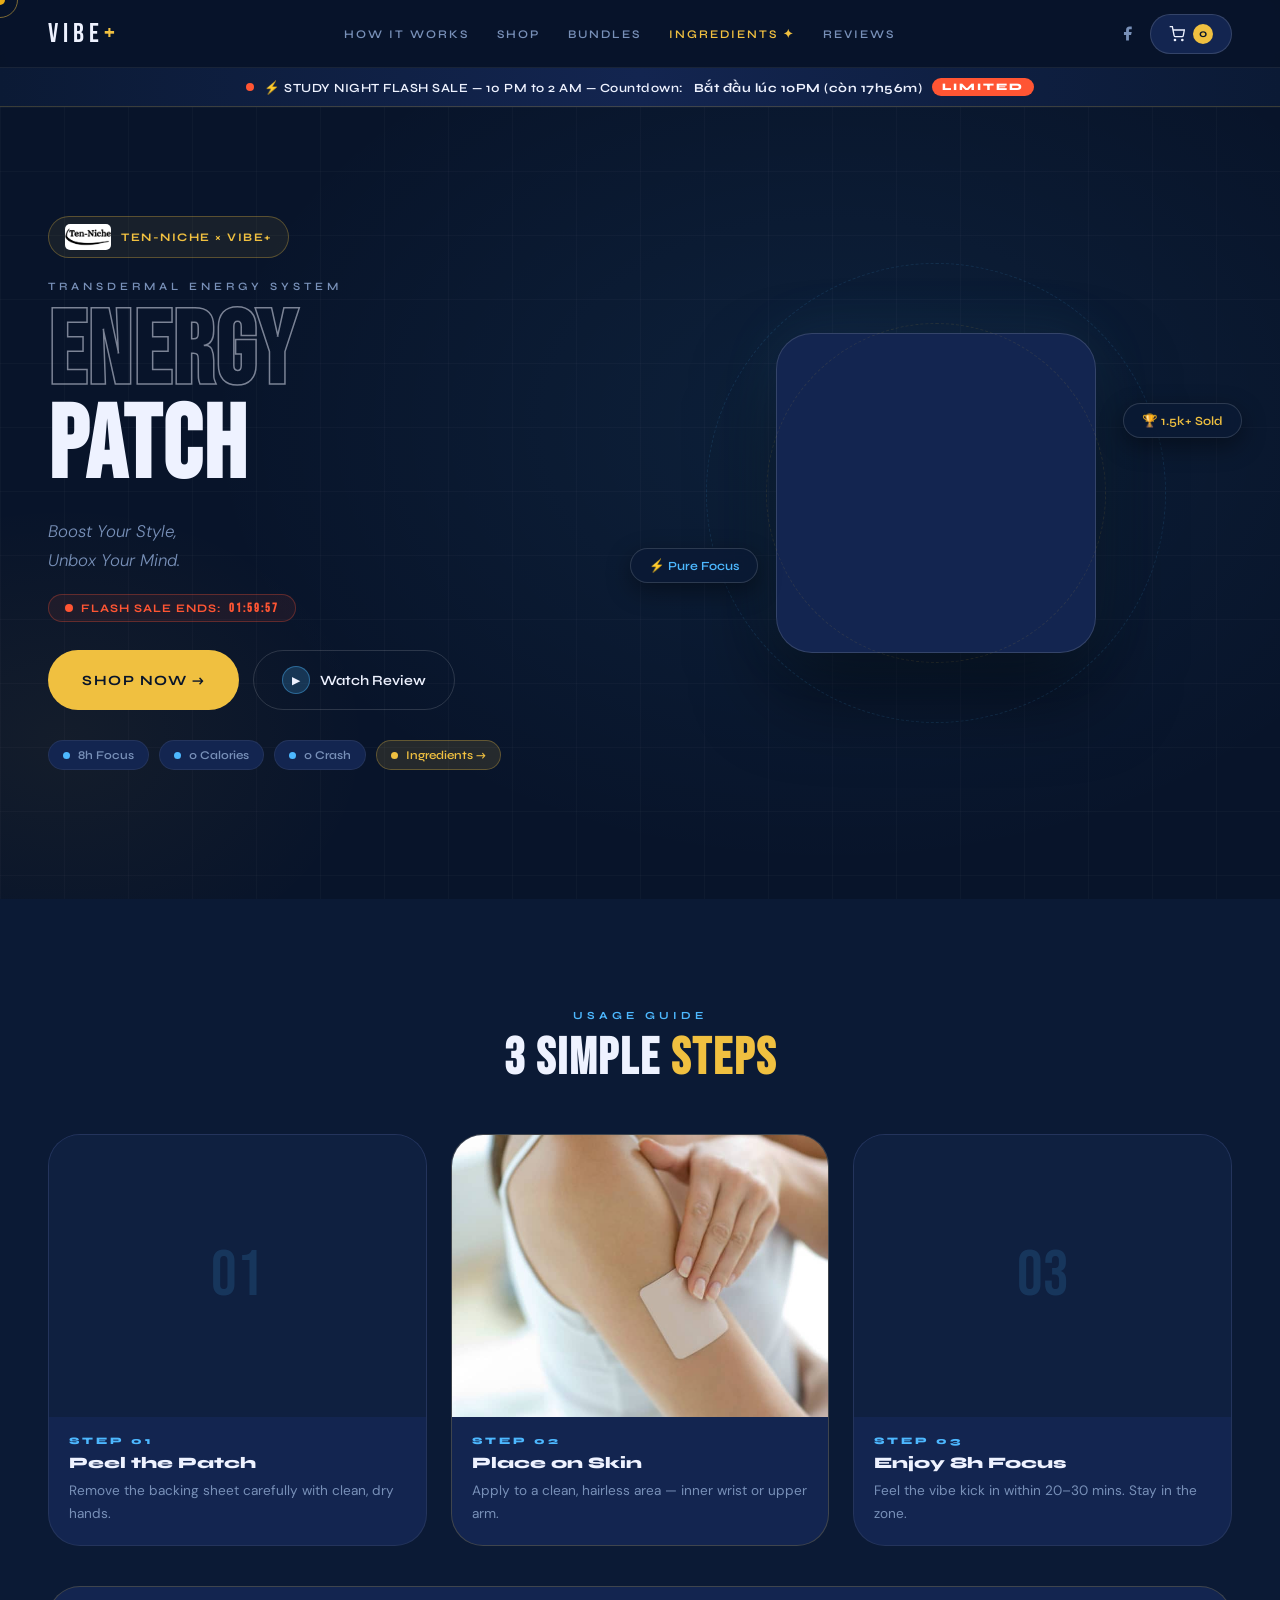
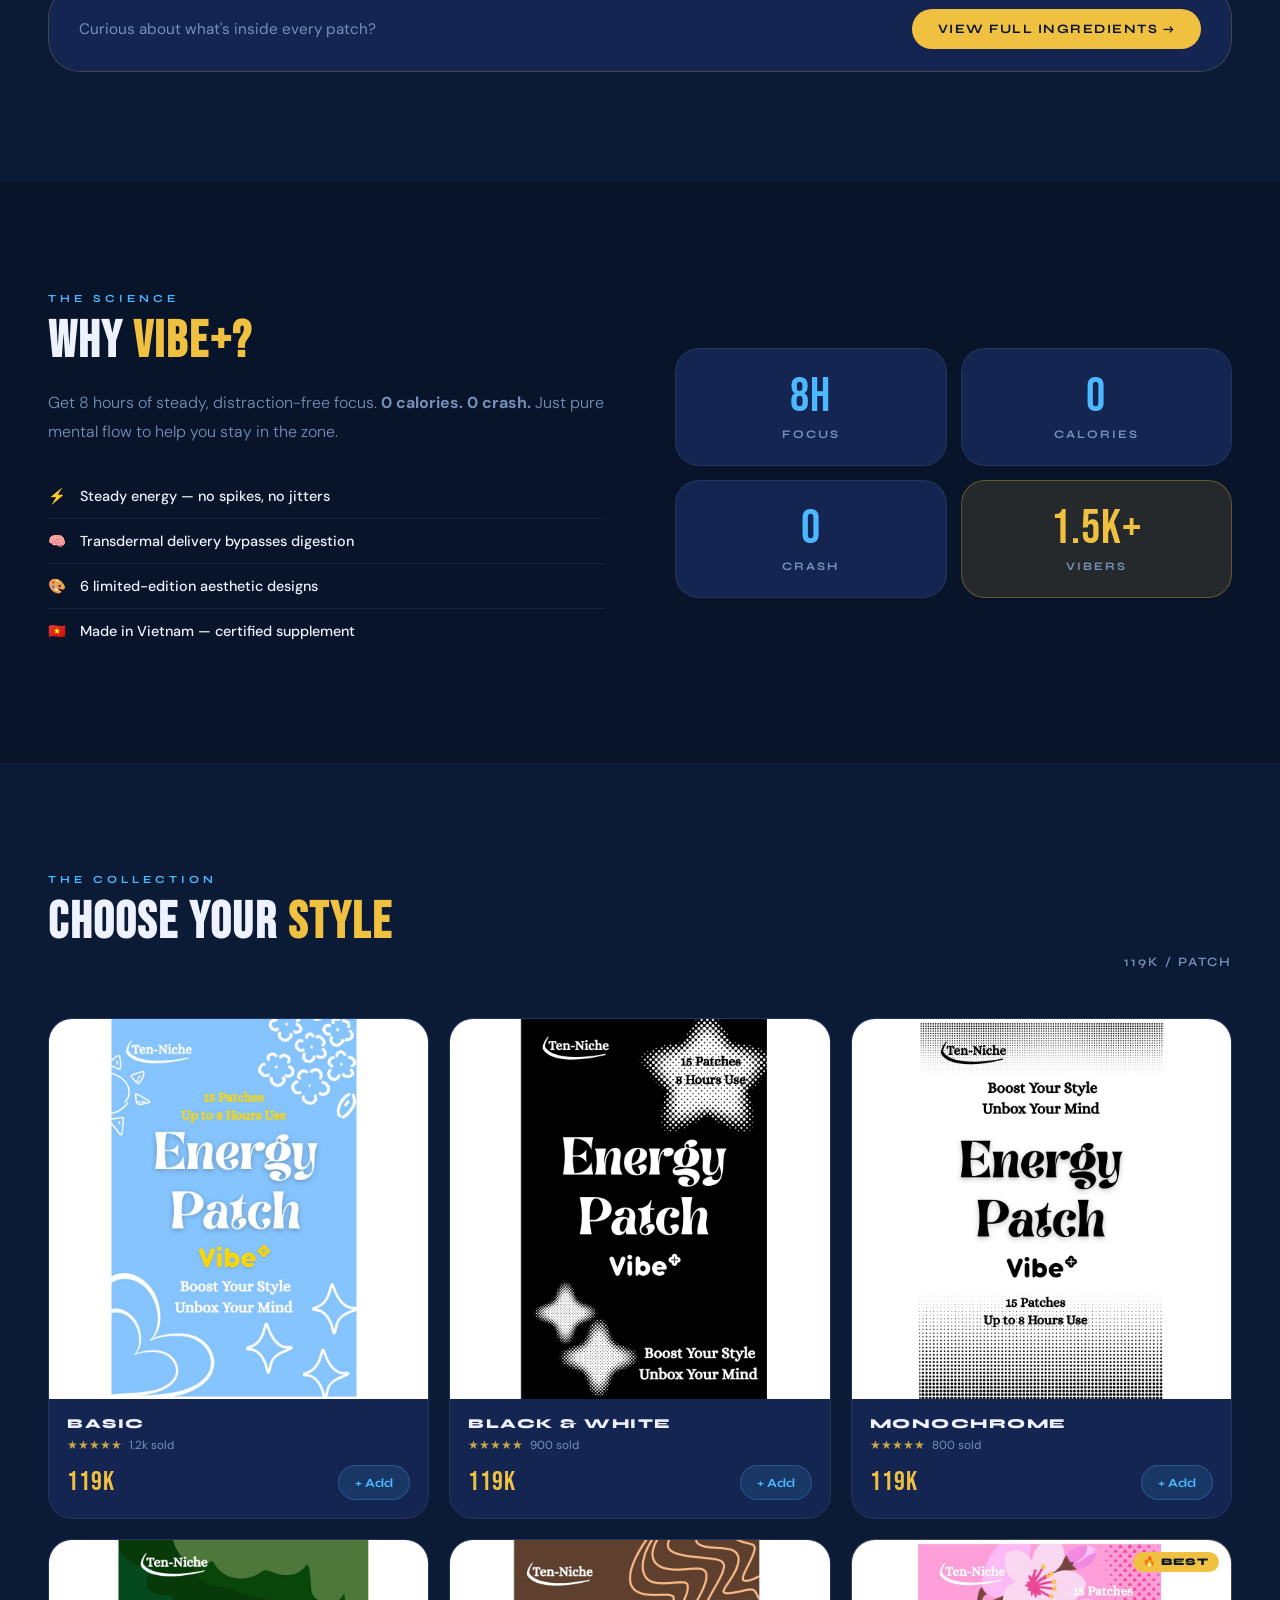
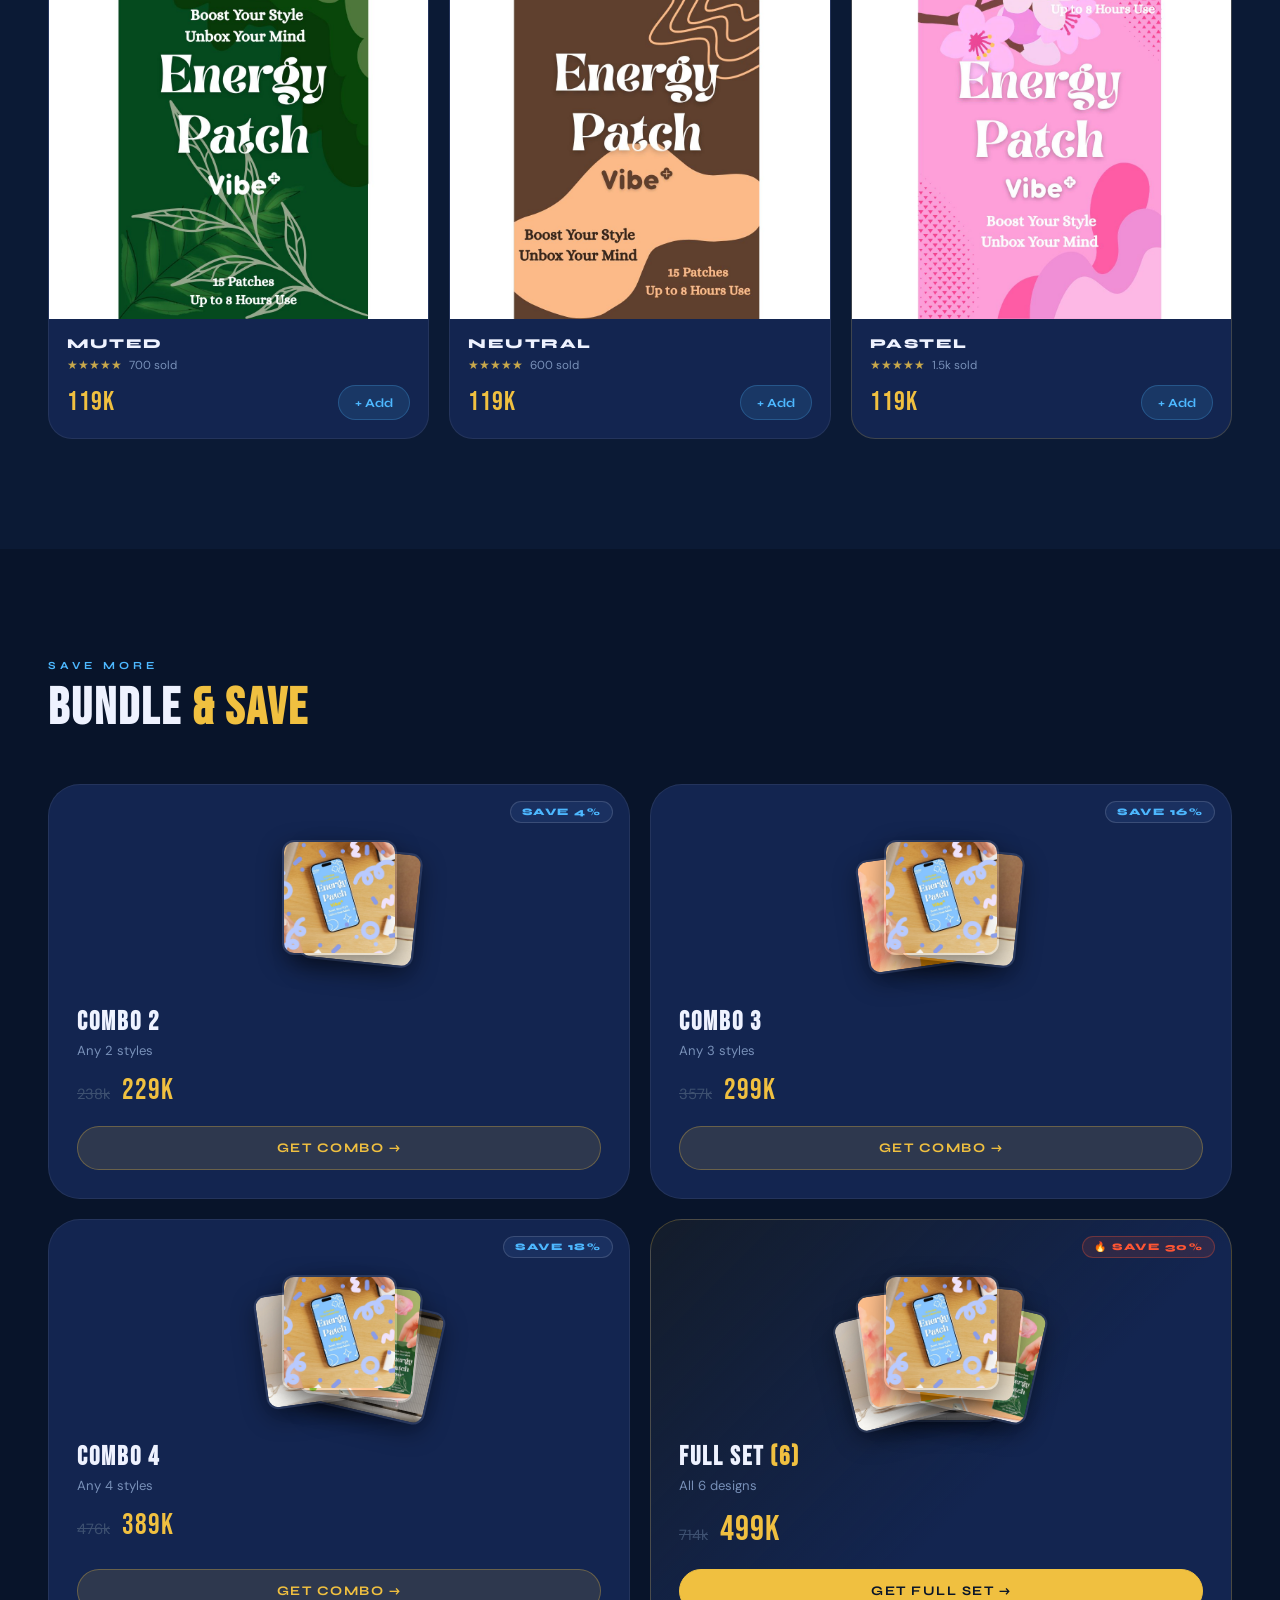
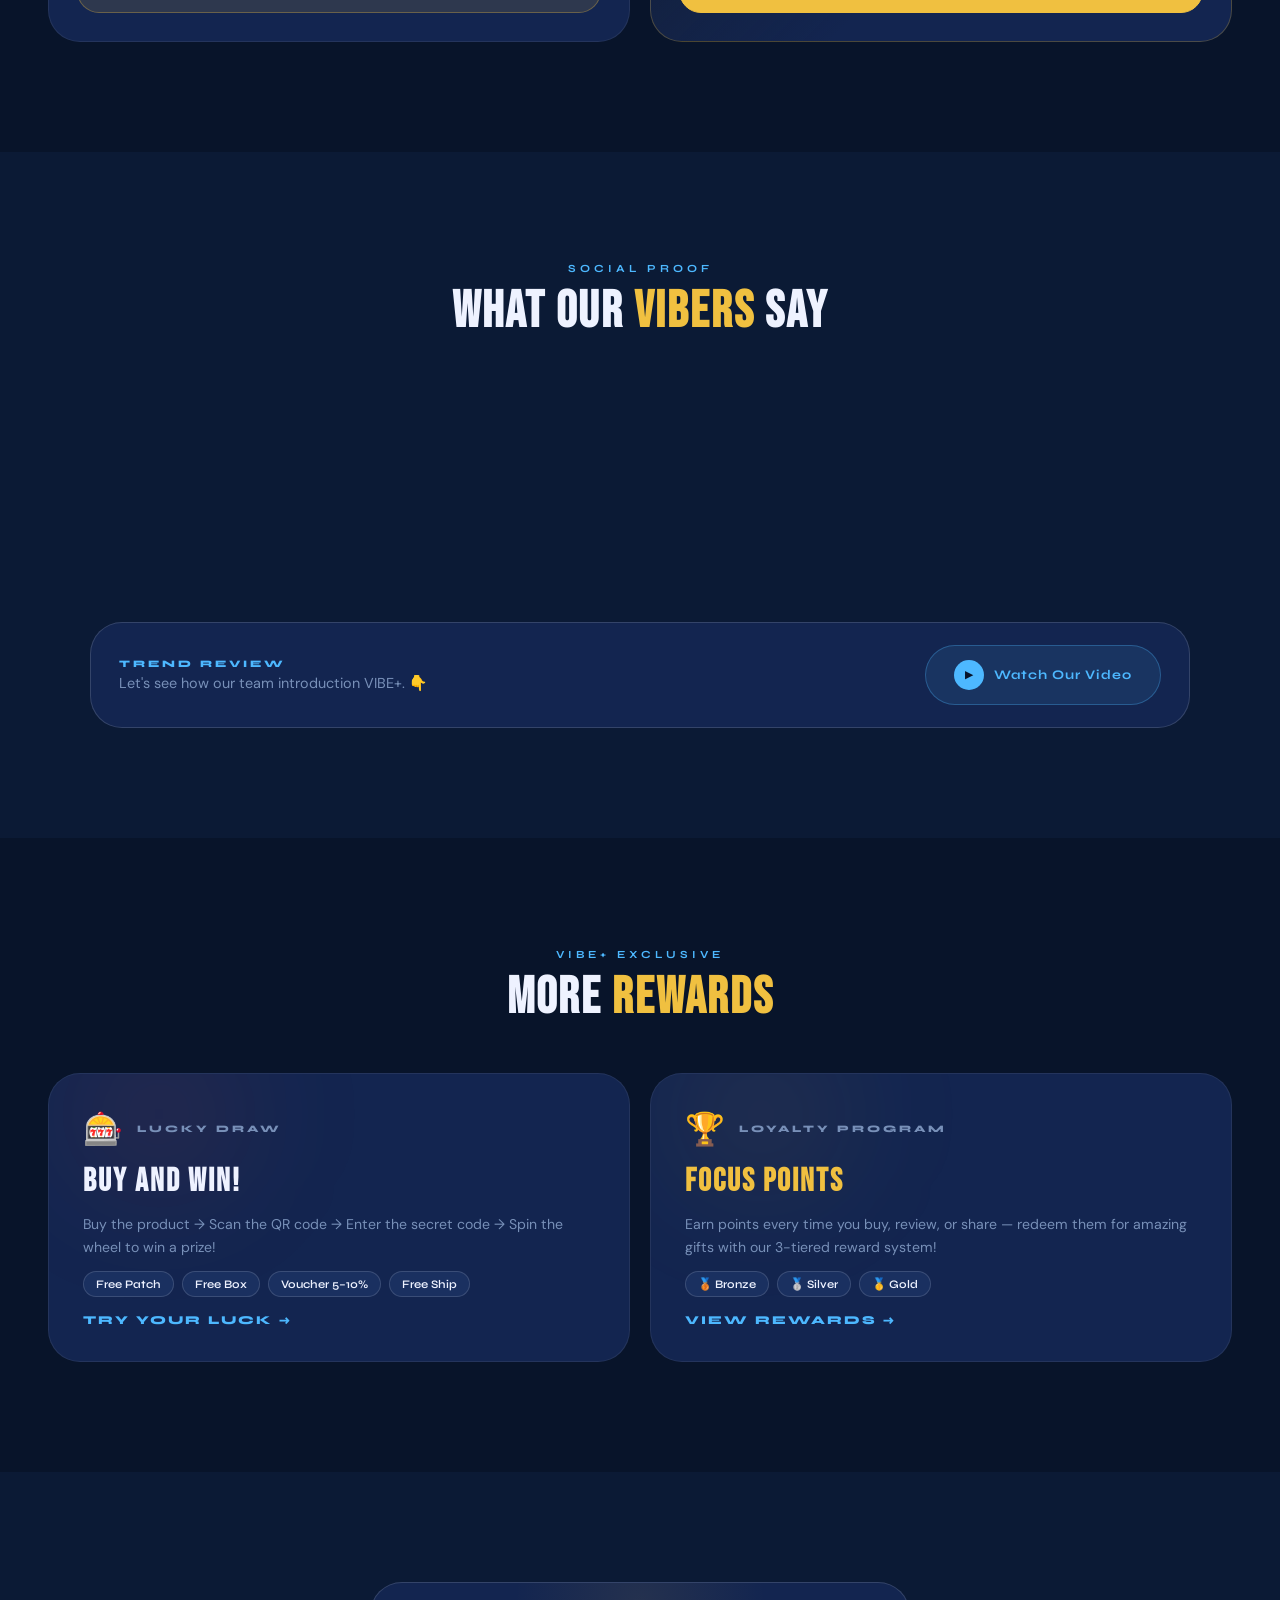
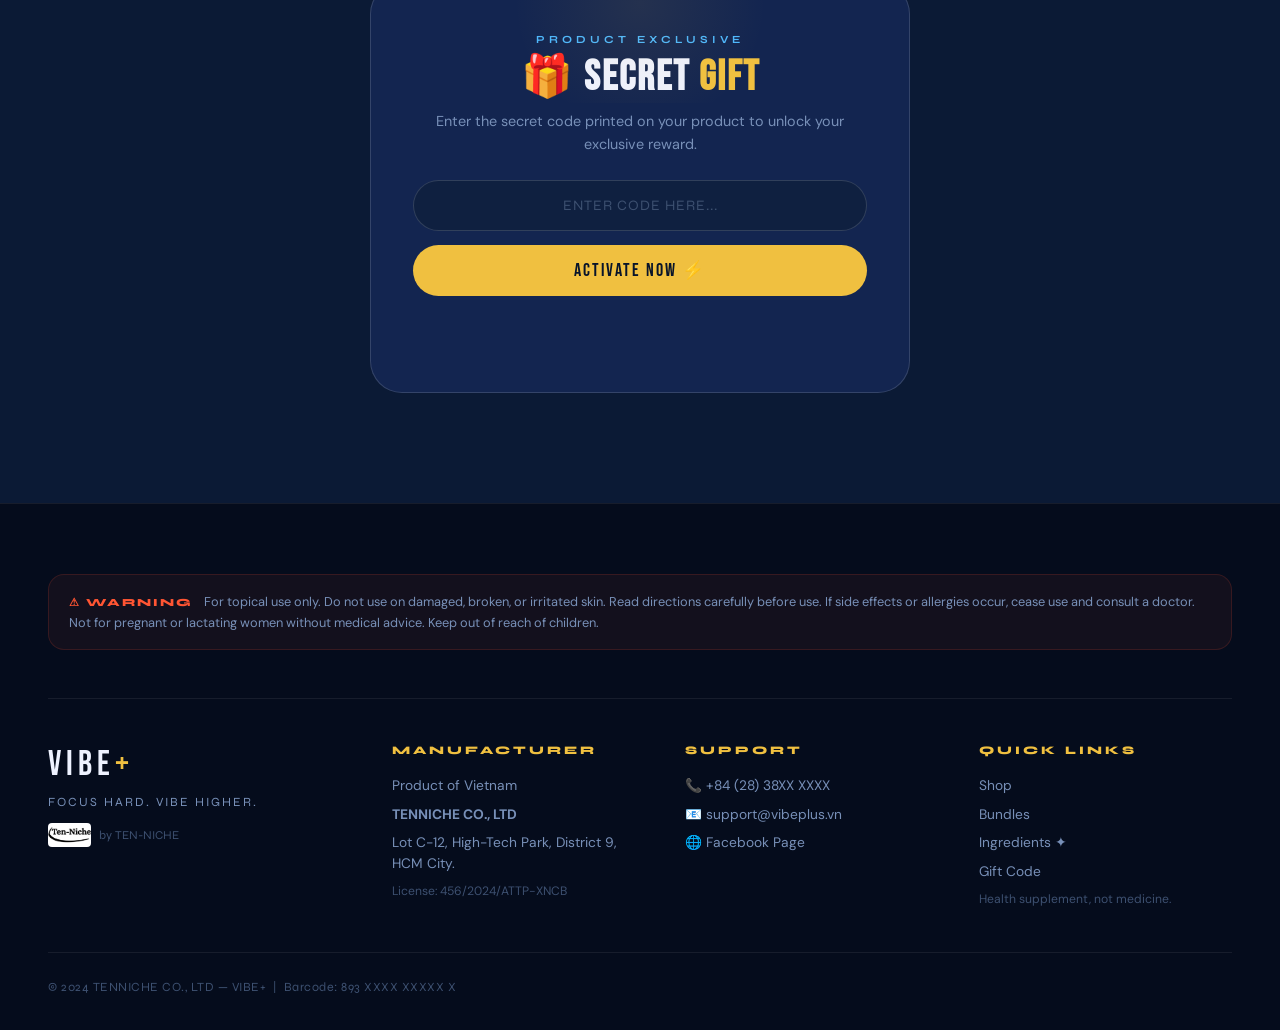
==== commit a4cc0eed: "Update index.html" ====
--- a/index.html
+++ b/index.html
@@ -190,7 +190,7 @@
         <div class="steps-grid">
             <div class="step-card">
                 <div class="step-img-wrap">
-                    <img src="Peel the Patch from the backing sheet.webp" alt="Step 1" onerror="this.style.display='none';this.nextElementSibling.style.display='flex'">
+                    <img src="Peel the Patch from the backing sheet.png" alt="Step 1" onerror="this.style.display='none';this.nextElementSibling.style.display='flex'">
                     <div class="step-fallback" style="display:none">01</div>
                 </div>
                 <div class="step-badge">STEP 01</div>
@@ -208,7 +208,7 @@
             </div>
             <div class="step-card">
                 <div class="step-img-wrap">
-                    <img src="Enjoy up to 8 hours of sustained focus. Stay in the zone!.htm" alt="Step 3" onerror="this.style.display='none';this.nextElementSibling.style.display='flex'">
+                    <img src="Enjoy up to 8 hours of sustained focus. Stay in the zone!.png" alt="Step 3" onerror="this.style.display='none';this.nextElementSibling.style.display='flex'">
                     <div class="step-fallback" style="display:none">03</div>
                 </div>
                 <div class="step-badge">STEP 03</div>
@@ -254,12 +254,12 @@
             <p class="products-sub">119k / patch</p>
         </div>
         <div class="grid">
-            <div class="card"><div class="card-img-wrap"><img src="1.jpg" onclick="openLightbox(this.src)"></div><div class="card-info"><h3 class="card-name">BASIC</h3><div class="card-stars">★★★★★ <span class="card-sold">1.2k sold</span></div><div class="card-footer-row"><span class="price">119k</span><button class="btn-add" onclick="addToCart('BASIC',119)">+ Add</button></div></div></div>
-            <div class="card"><div class="card-img-wrap"><img src="2.jpg" onclick="openLightbox(this.src)"></div><div class="card-info"><h3 class="card-name">BLACK & WHITE</h3><div class="card-stars">★★★★★ <span class="card-sold">900 sold</span></div><div class="card-footer-row"><span class="price">119k</span><button class="btn-add" onclick="addToCart('B&W',119)">+ Add</button></div></div></div>
-            <div class="card"><div class="card-img-wrap"><img src="3.jpg" onclick="openLightbox(this.src)"></div><div class="card-info"><h3 class="card-name">MONOCHROME</h3><div class="card-stars">★★★★★ <span class="card-sold">800 sold</span></div><div class="card-footer-row"><span class="price">119k</span><button class="btn-add" onclick="addToCart('MONO',119)">+ Add</button></div></div></div>
-            <div class="card"><div class="card-img-wrap"><img src="4.jpg" onclick="openLightbox(this.src)"></div><div class="card-info"><h3 class="card-name">MUTED</h3><div class="card-stars">★★★★★ <span class="card-sold">700 sold</span></div><div class="card-footer-row"><span class="price">119k</span><button class="btn-add" onclick="addToCart('MUTED',119)">+ Add</button></div></div></div>
-            <div class="card"><div class="card-img-wrap"><img src="5.jpg" onclick="openLightbox(this.src)"></div><div class="card-info"><h3 class="card-name">NEUTRAL</h3><div class="card-stars">★★★★★ <span class="card-sold">600 sold</span></div><div class="card-footer-row"><span class="price">119k</span><button class="btn-add" onclick="addToCart('NEUTRAL',119)">+ Add</button></div></div></div>
-            <div class="card card-best"><div class="card-best-badge">🔥 BEST</div><div class="card-img-wrap"><img src="6.jpg" onclick="openLightbox(this.src)"></div><div class="card-info"><h3 class="card-name">PASTEL</h3><div class="card-stars">★★★★★ <span class="card-sold">1.5k sold</span></div><div class="card-footer-row"><span class="price">119k</span><button class="btn-add" onclick="addToCart('PASTEL',119)">+ Add</button></div></div></div>
+            <div class="card"><div class="card-img-wrap"><img src="2.jpg" onclick="openLightbox(this.src)"></div><div class="card-info"><h3 class="card-name">BASIC</h3><div class="card-stars">★★★★★ <span class="card-sold">1.2k sold</span></div><div class="card-footer-row"><span class="price">119k</span><button class="btn-add" onclick="addToCart('BASIC',149)">+ Add</button></div></div></div>
+            <div class="card"><div class="card-img-wrap"><img src="3.jpg" onclick="openLightbox(this.src)"></div><div class="card-info"><h3 class="card-name">BLACK & WHITE</h3><div class="card-stars">★★★★★ <span class="card-sold">900 sold</span></div><div class="card-footer-row"><span class="price">119k</span><button class="btn-add" onclick="addToCart('B&W',149)">+ Add</button></div></div></div>
+            <div class="card"><div class="card-img-wrap"><img src="6.jpg" onclick="openLightbox(this.src)"></div><div class="card-info"><h3 class="card-name">MONOCHROME</h3><div class="card-stars">★★★★★ <span class="card-sold">800 sold</span></div><div class="card-footer-row"><span class="price">119k</span><button class="btn-add" onclick="addToCart('MONO',149)">+ Add</button></div></div></div>
+            <div class="card"><div class="card-img-wrap"><img src="5.jpg" onclick="openLightbox(this.src)"></div><div class="card-info"><h3 class="card-name">MUTED</h3><div class="card-stars">★★★★★ <span class="card-sold">700 sold</span></div><div class="card-footer-row"><span class="price">119k</span><button class="btn-add" onclick="addToCart('MUTED',149)">+ Add</button></div></div></div>
+            <div class="card"><div class="card-img-wrap"><img src="1.jpg" onclick="openLightbox(this.src)"></div><div class="card-info"><h3 class="card-name">NEUTRAL</h3><div class="card-stars">★★★★★ <span class="card-sold">600 sold</span></div><div class="card-footer-row"><span class="price">119k</span><button class="btn-add" onclick="addToCart('NEUTRAL',149)">+ Add</button></div></div></div>
+            <div class="card card-best"><div class="card-best-badge">🔥 BEST</div><div class="card-img-wrap"><img src="4.jpg" onclick="openLightbox(this.src)"></div><div class="card-info"><h3 class="card-name">PASTEL</h3><div class="card-stars">★★★★★ <span class="card-sold">1.5k sold</span></div><div class="card-footer-row"><span class="price">119k</span><button class="btn-add" onclick="addToCart('PASTEL',149)">+ Add</button></div></div></div>
         </div>
     </div>
 </section>
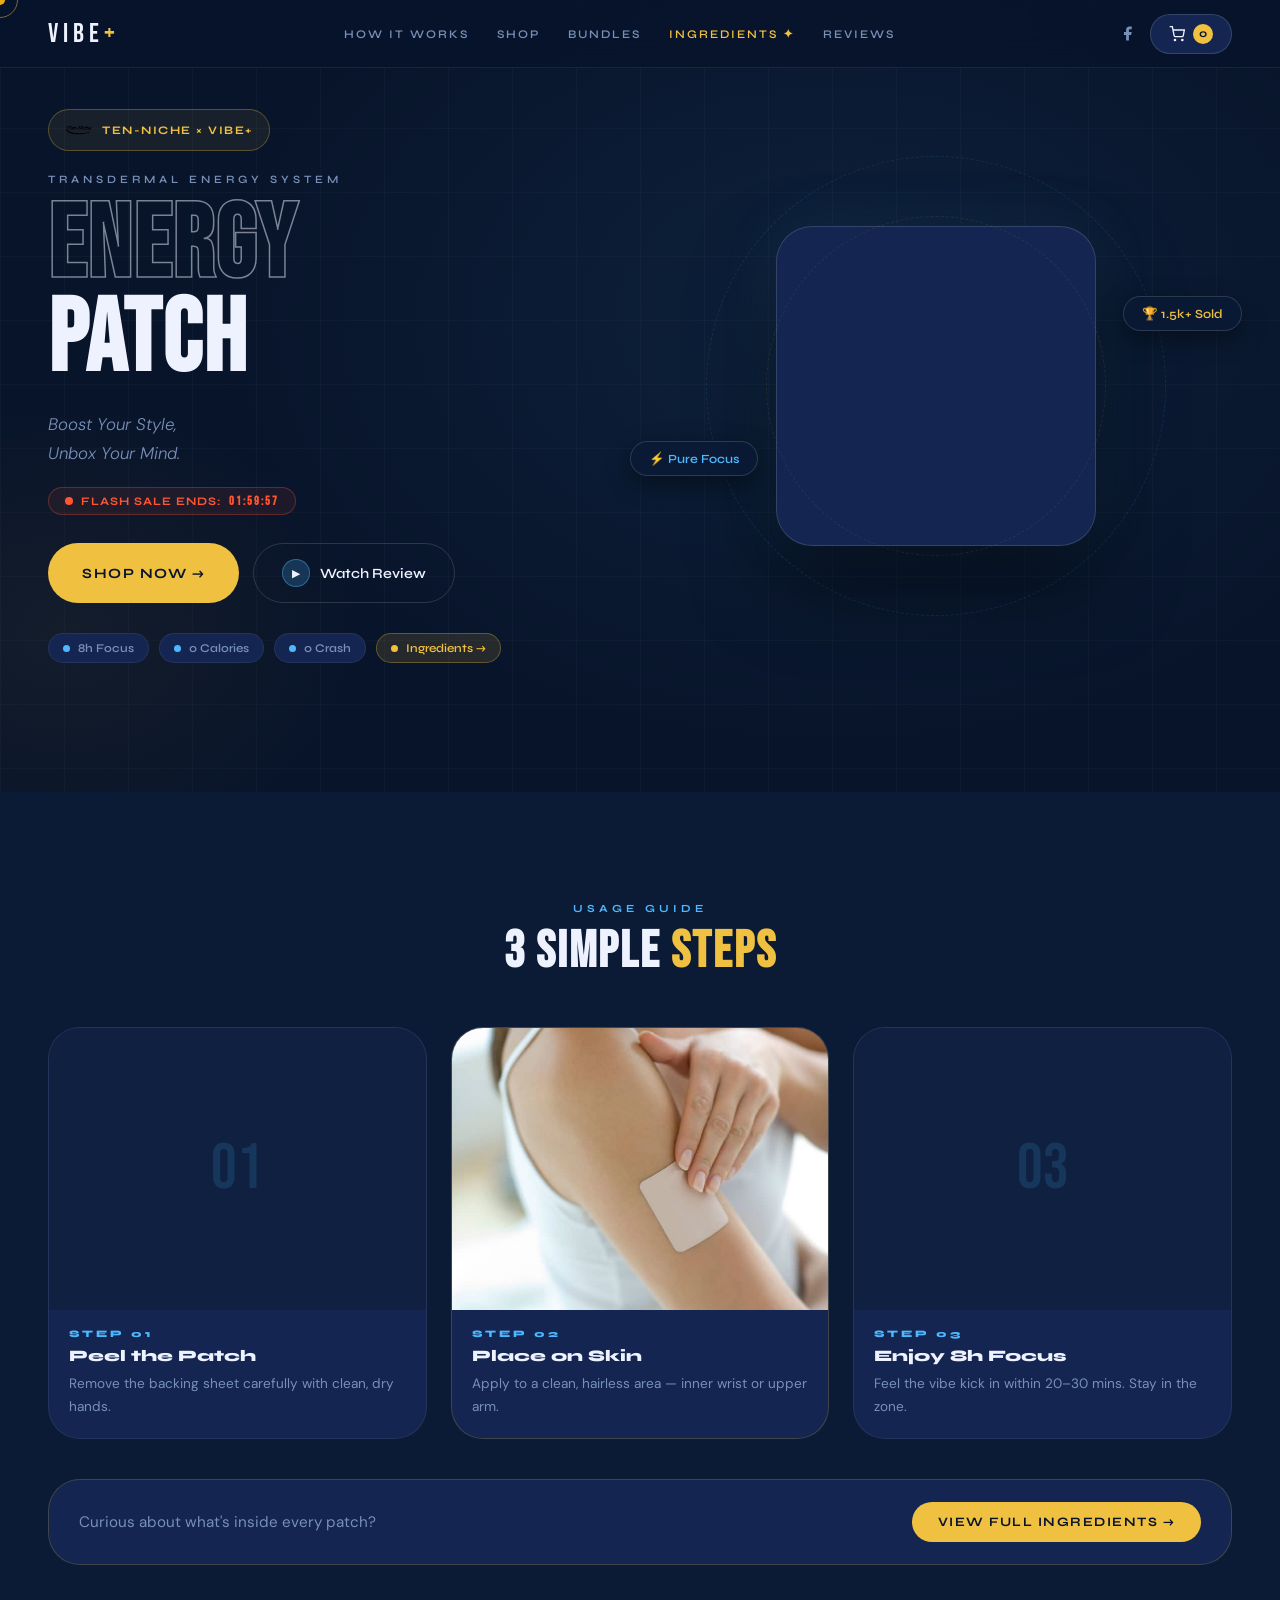
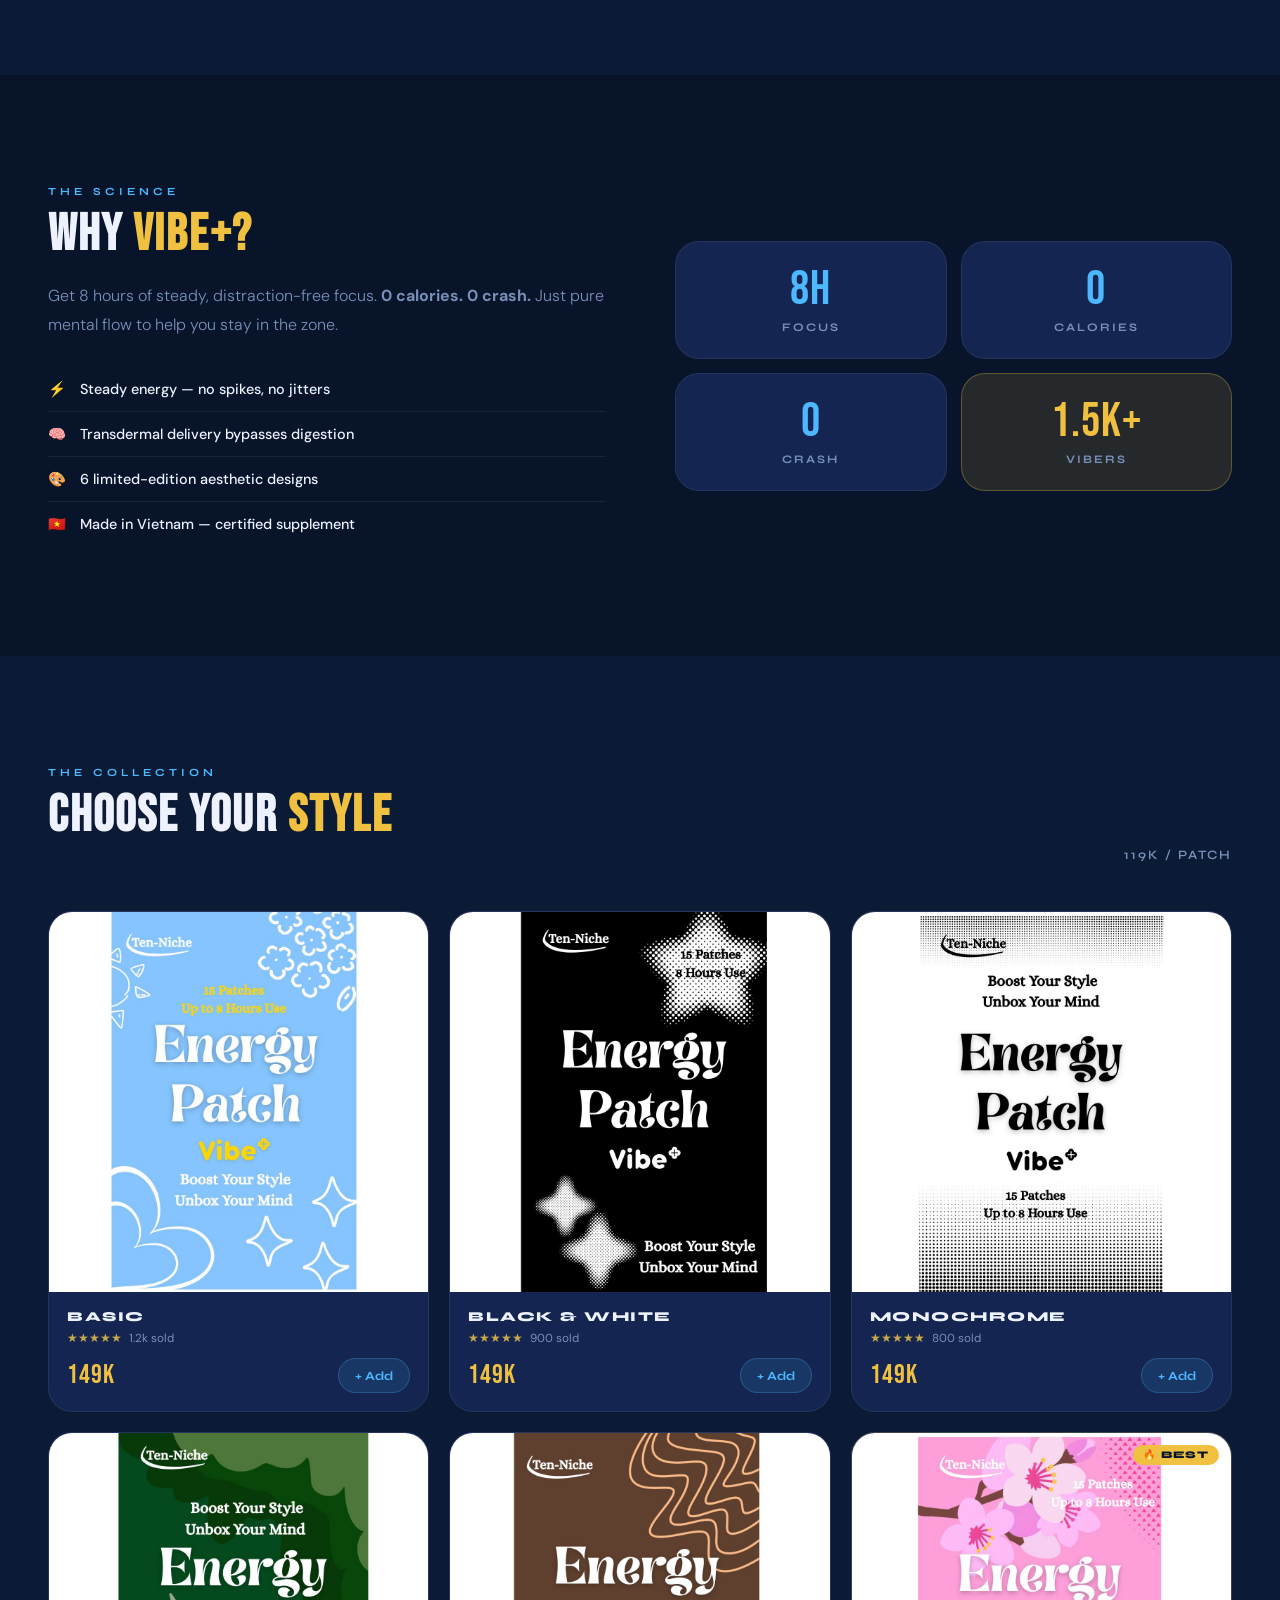
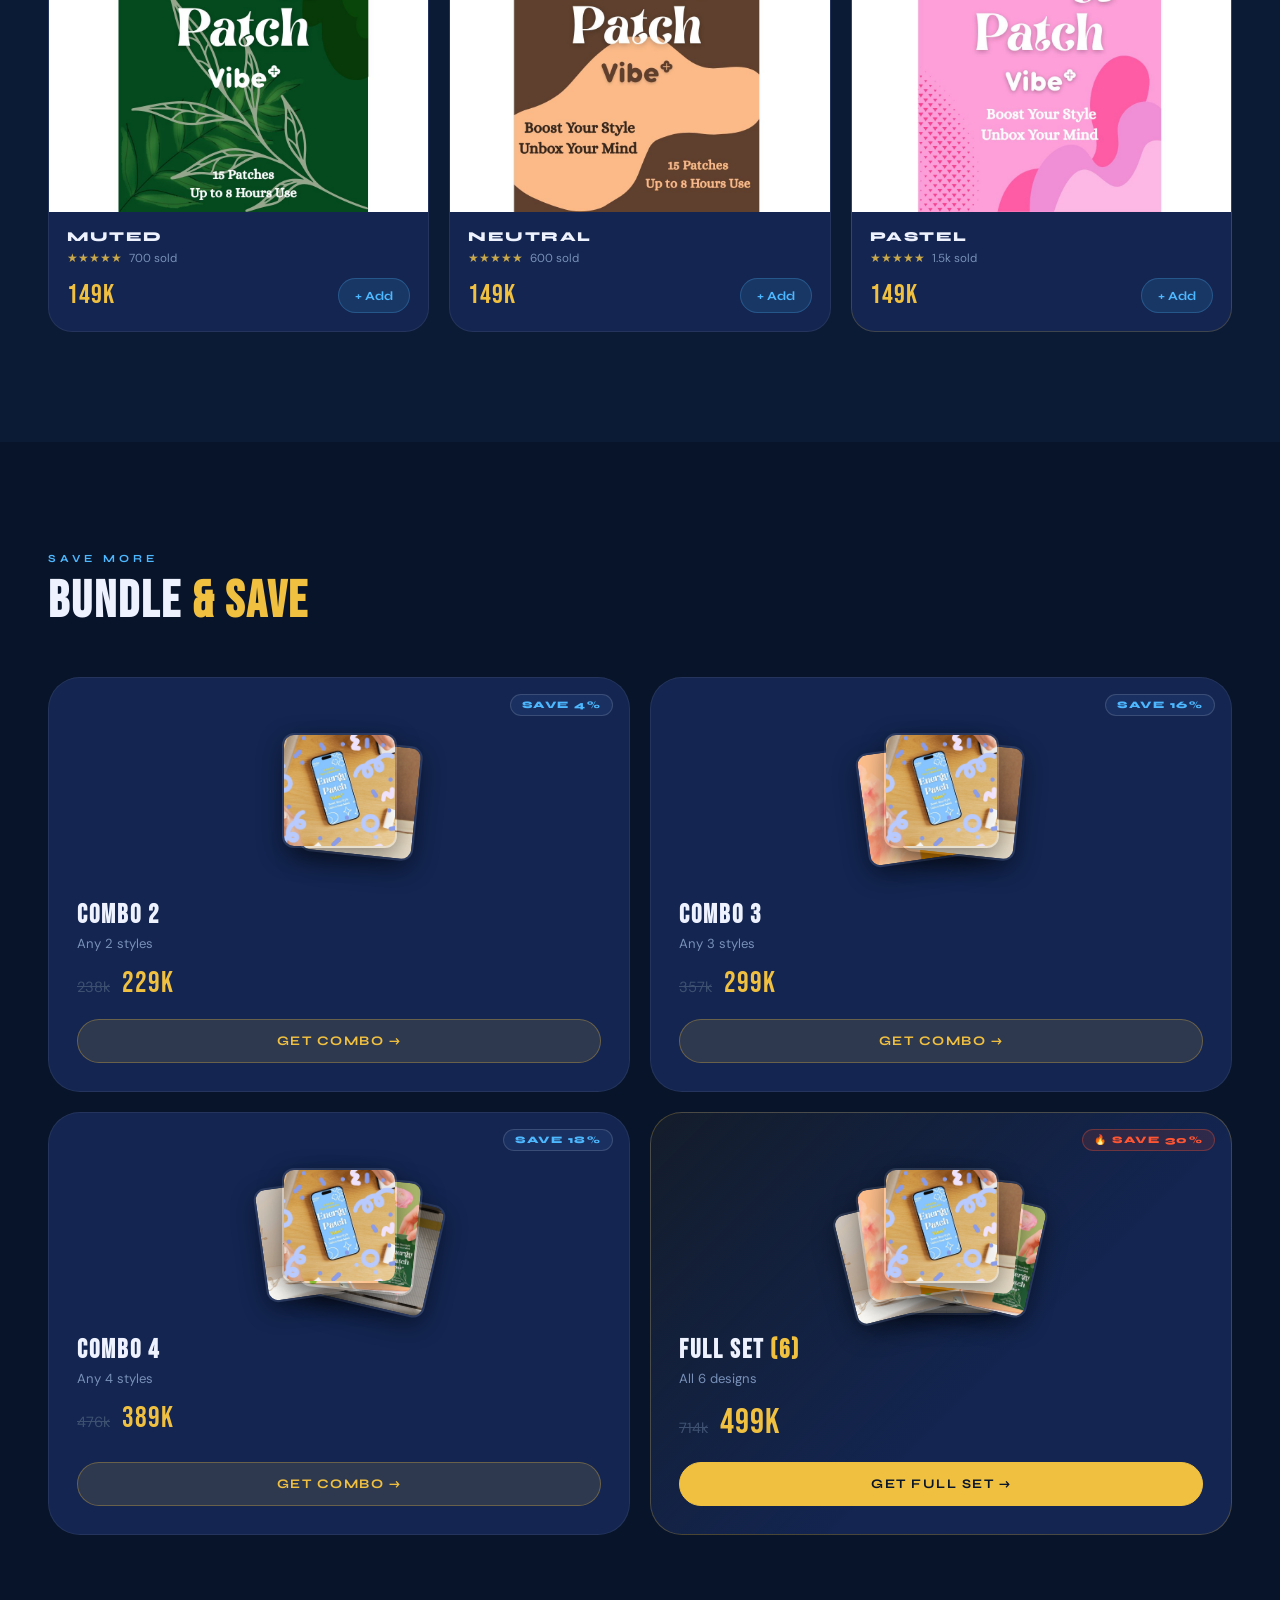
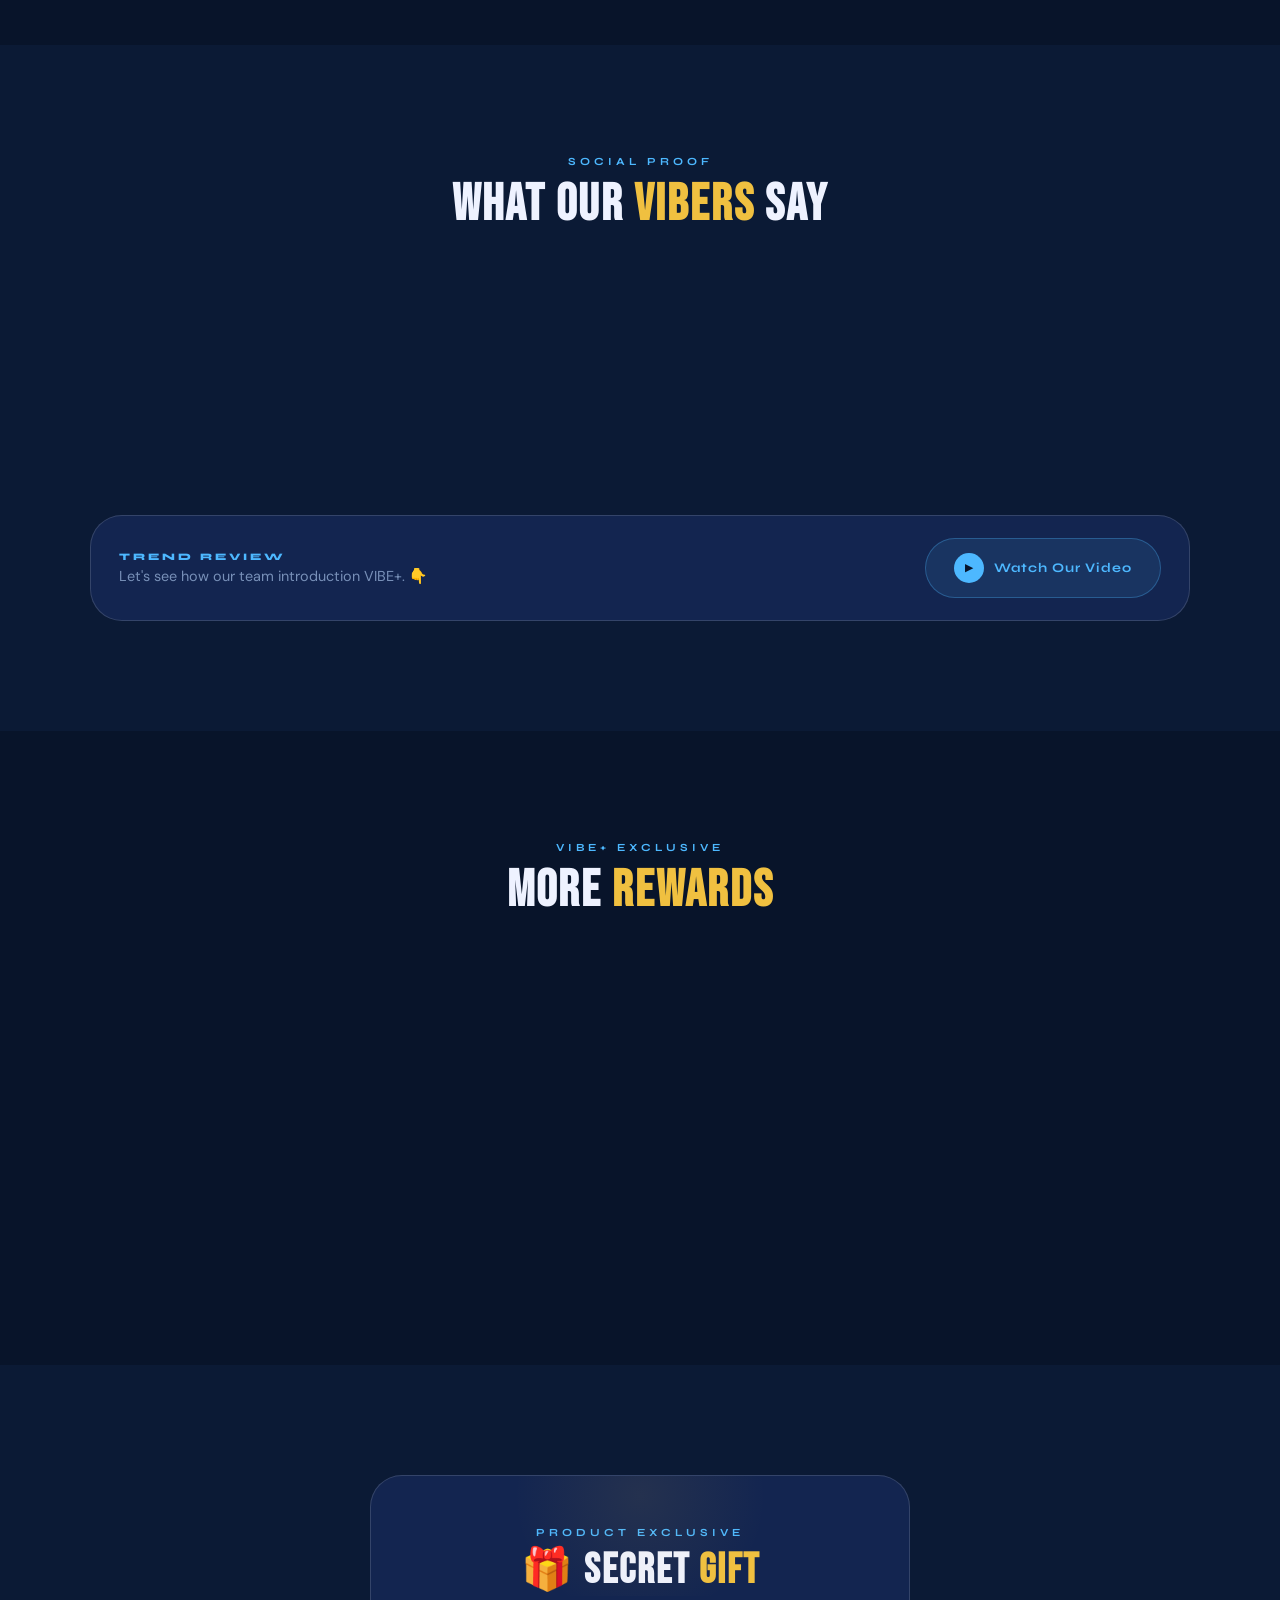
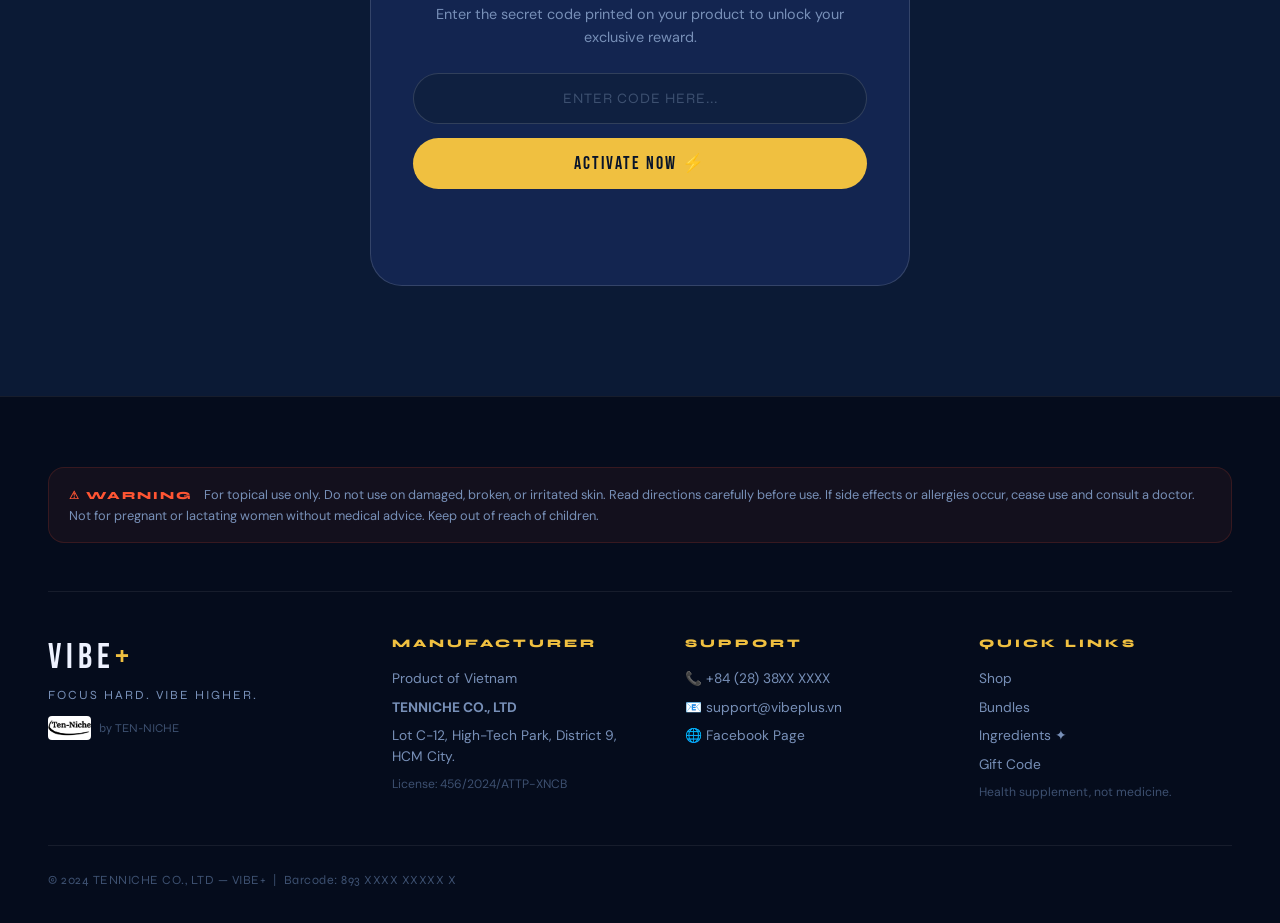
==== commit 6dbaadfa: "Update index.html" ====
--- a/index.html
+++ b/index.html
@@ -3,7 +3,7 @@
 <head>
     <meta charset="UTF-8">
     <meta name="viewport" content="width=device-width, initial-scale=1.0">
-    <title>VIBE+ | Energy Patch — Boost Your Style</title>
+    <title>TEN-NICHE | Energy Patch — Boost Your Style</title>
     <link href="https://fonts.googleapis.com/css2?family=Bebas+Neue&family=Syne:wght@400;600;700;800&family=DM+Sans:ital,opsz,wght@0,9..40,300;0,9..40,400;0,9..40,500;1,9..40,300&display=swap" rel="stylesheet">
     <link rel="stylesheet" href="style.css">
 </head>
@@ -48,7 +48,20 @@
         <p class="popup-caption">Real people. Real focus. Real results. ⚡</p>
     </div>
 </div>
-
+<!-- VIDEO POPUP -->
+<div id="video-overlay" class="popup-overlay" onclick="closeVideo()">
+    <div class="popup-modal" onclick="event.stopPropagation()">
+        <button class="popup-close" onclick="closeVideo()">✕</button>
+        <div class="popup-eyebrow">TEN-NICHE × VIBE+</div>
+        <h3 class="popup-heading">TREND REVIEW</h3>
+        <div class="video-wrap">
+            <video id="review-video" controls playsinline style="width:100%;border-radius:12px;display:block;max-height:60vh;">
+                <source src="Jump scare strangers" type="video/mp4">
+            </video>
+        </div>
+        <p class="popup-caption">Don't let burnout scare you. Let US do it instead. 😉 Get your Energy Patch now! ⚡</p>
+    </div>
+</div>
 <!-- LUCKY DRAW POPUP -->
 <div id="lucky-overlay" class="popup-overlay" onclick="closeLucky()">
     <div class="popup-modal popup-wide" onclick="event.stopPropagation()">
@@ -132,12 +145,6 @@
     </div>
 </nav>
 
-<!-- FLASH BAR -->
-<div class="flash-bar">
-    <span class="flash-dot"></span>
-    ⚡ STUDY NIGHT FLASH SALE — 10 PM to 2 AM — Countdown: <strong id="flash-countdown">--:--:--</strong>
-    <span class="flash-tag">LIMITED</span>
-</div>
 
 <!-- HERO -->
 <header class="hero">
@@ -145,7 +152,7 @@
     <div class="hero-grid-bg"></div>
     <div class="hero-content">
         <div class="hero-brand-badge">
-            <img src="Ten-Niche (1).jpg" alt="Ten-Niche" class="brand-logo" onerror="this.style.display='none'">
+            <img src="Ten-Niche.png" alt="Ten-Niche" class="brand-logo" onerror="this.style.display='none'">
             <span>TEN-NICHE × VIBE+</span>
         </div>
         <p class="hero-eyebrow">TRANSDERMAL ENERGY SYSTEM</p>
@@ -254,12 +261,12 @@
             <p class="products-sub">119k / patch</p>
         </div>
         <div class="grid">
-            <div class="card"><div class="card-img-wrap"><img src="2.jpg" onclick="openLightbox(this.src)"></div><div class="card-info"><h3 class="card-name">BASIC</h3><div class="card-stars">★★★★★ <span class="card-sold">1.2k sold</span></div><div class="card-footer-row"><span class="price">119k</span><button class="btn-add" onclick="addToCart('BASIC',149)">+ Add</button></div></div></div>
-            <div class="card"><div class="card-img-wrap"><img src="3.jpg" onclick="openLightbox(this.src)"></div><div class="card-info"><h3 class="card-name">BLACK & WHITE</h3><div class="card-stars">★★★★★ <span class="card-sold">900 sold</span></div><div class="card-footer-row"><span class="price">119k</span><button class="btn-add" onclick="addToCart('B&W',149)">+ Add</button></div></div></div>
-            <div class="card"><div class="card-img-wrap"><img src="6.jpg" onclick="openLightbox(this.src)"></div><div class="card-info"><h3 class="card-name">MONOCHROME</h3><div class="card-stars">★★★★★ <span class="card-sold">800 sold</span></div><div class="card-footer-row"><span class="price">119k</span><button class="btn-add" onclick="addToCart('MONO',149)">+ Add</button></div></div></div>
-            <div class="card"><div class="card-img-wrap"><img src="5.jpg" onclick="openLightbox(this.src)"></div><div class="card-info"><h3 class="card-name">MUTED</h3><div class="card-stars">★★★★★ <span class="card-sold">700 sold</span></div><div class="card-footer-row"><span class="price">119k</span><button class="btn-add" onclick="addToCart('MUTED',149)">+ Add</button></div></div></div>
-            <div class="card"><div class="card-img-wrap"><img src="1.jpg" onclick="openLightbox(this.src)"></div><div class="card-info"><h3 class="card-name">NEUTRAL</h3><div class="card-stars">★★★★★ <span class="card-sold">600 sold</span></div><div class="card-footer-row"><span class="price">119k</span><button class="btn-add" onclick="addToCart('NEUTRAL',149)">+ Add</button></div></div></div>
-            <div class="card card-best"><div class="card-best-badge">🔥 BEST</div><div class="card-img-wrap"><img src="4.jpg" onclick="openLightbox(this.src)"></div><div class="card-info"><h3 class="card-name">PASTEL</h3><div class="card-stars">★★★★★ <span class="card-sold">1.5k sold</span></div><div class="card-footer-row"><span class="price">119k</span><button class="btn-add" onclick="addToCart('PASTEL',149)">+ Add</button></div></div></div>
+            <div class="card"><div class="card-img-wrap"><img src="2.jpg" onclick="openLightbox(this.src)"></div><div class="card-info"><h3 class="card-name">BASIC</h3><div class="card-stars">★★★★★ <span class="card-sold">1.2k sold</span></div><div class="card-footer-row"><span class="price">149k</span><button class="btn-add" onclick="addToCart('BASIC',149)">+ Add</button></div></div></div>
+            <div class="card"><div class="card-img-wrap"><img src="3.jpg" onclick="openLightbox(this.src)"></div><div class="card-info"><h3 class="card-name">BLACK & WHITE</h3><div class="card-stars">★★★★★ <span class="card-sold">900 sold</span></div><div class="card-footer-row"><span class="price">149k</span><button class="btn-add" onclick="addToCart('B&W',149)">+ Add</button></div></div></div>
+            <div class="card"><div class="card-img-wrap"><img src="6.jpg" onclick="openLightbox(this.src)"></div><div class="card-info"><h3 class="card-name">MONOCHROME</h3><div class="card-stars">★★★★★ <span class="card-sold">800 sold</span></div><div class="card-footer-row"><span class="price">149k</span><button class="btn-add" onclick="addToCart('MONO',149)">+ Add</button></div></div></div>
+            <div class="card"><div class="card-img-wrap"><img src="5.jpg" onclick="openLightbox(this.src)"></div><div class="card-info"><h3 class="card-name">MUTED</h3><div class="card-stars">★★★★★ <span class="card-sold">700 sold</span></div><div class="card-footer-row"><span class="price">149k</span><button class="btn-add" onclick="addToCart('MUTED',149)">+ Add</button></div></div></div>
+            <div class="card"><div class="card-img-wrap"><img src="1.jpg" onclick="openLightbox(this.src)"></div><div class="card-info"><h3 class="card-name">NEUTRAL</h3><div class="card-stars">★★★★★ <span class="card-sold">600 sold</span></div><div class="card-footer-row"><span class="price">149k</span><button class="btn-add" onclick="addToCart('NEUTRAL',149)">+ Add</button></div></div></div>
+            <div class="card card-best"><div class="card-best-badge">🔥 BEST</div><div class="card-img-wrap"><img src="4.jpg" onclick="openLightbox(this.src)"></div><div class="card-info"><h3 class="card-name">PASTEL</h3><div class="card-stars">★★★★★ <span class="card-sold">1.5k sold</span></div><div class="card-footer-row"><span class="price">149k</span><button class="btn-add" onclick="addToCart('PASTEL',149)">+ Add</button></div></div></div>
         </div>
     </div>
 </section>
